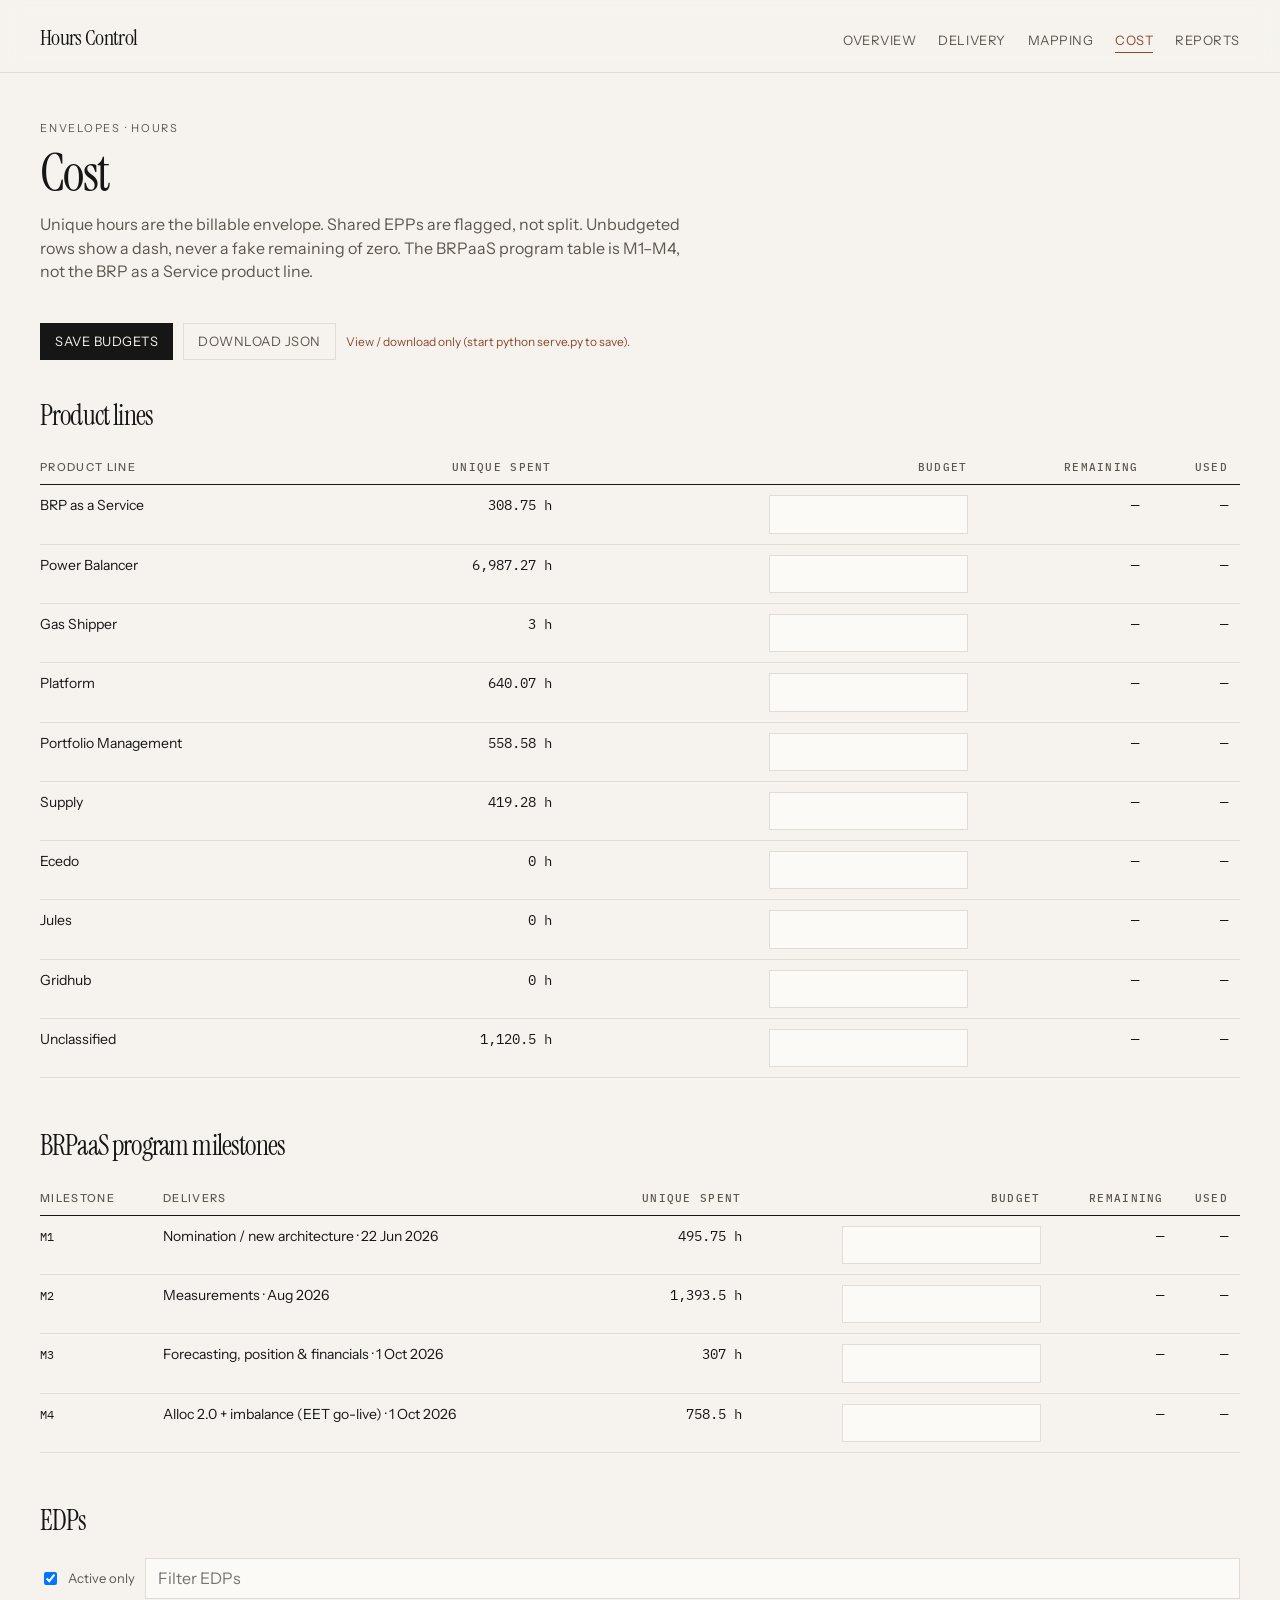
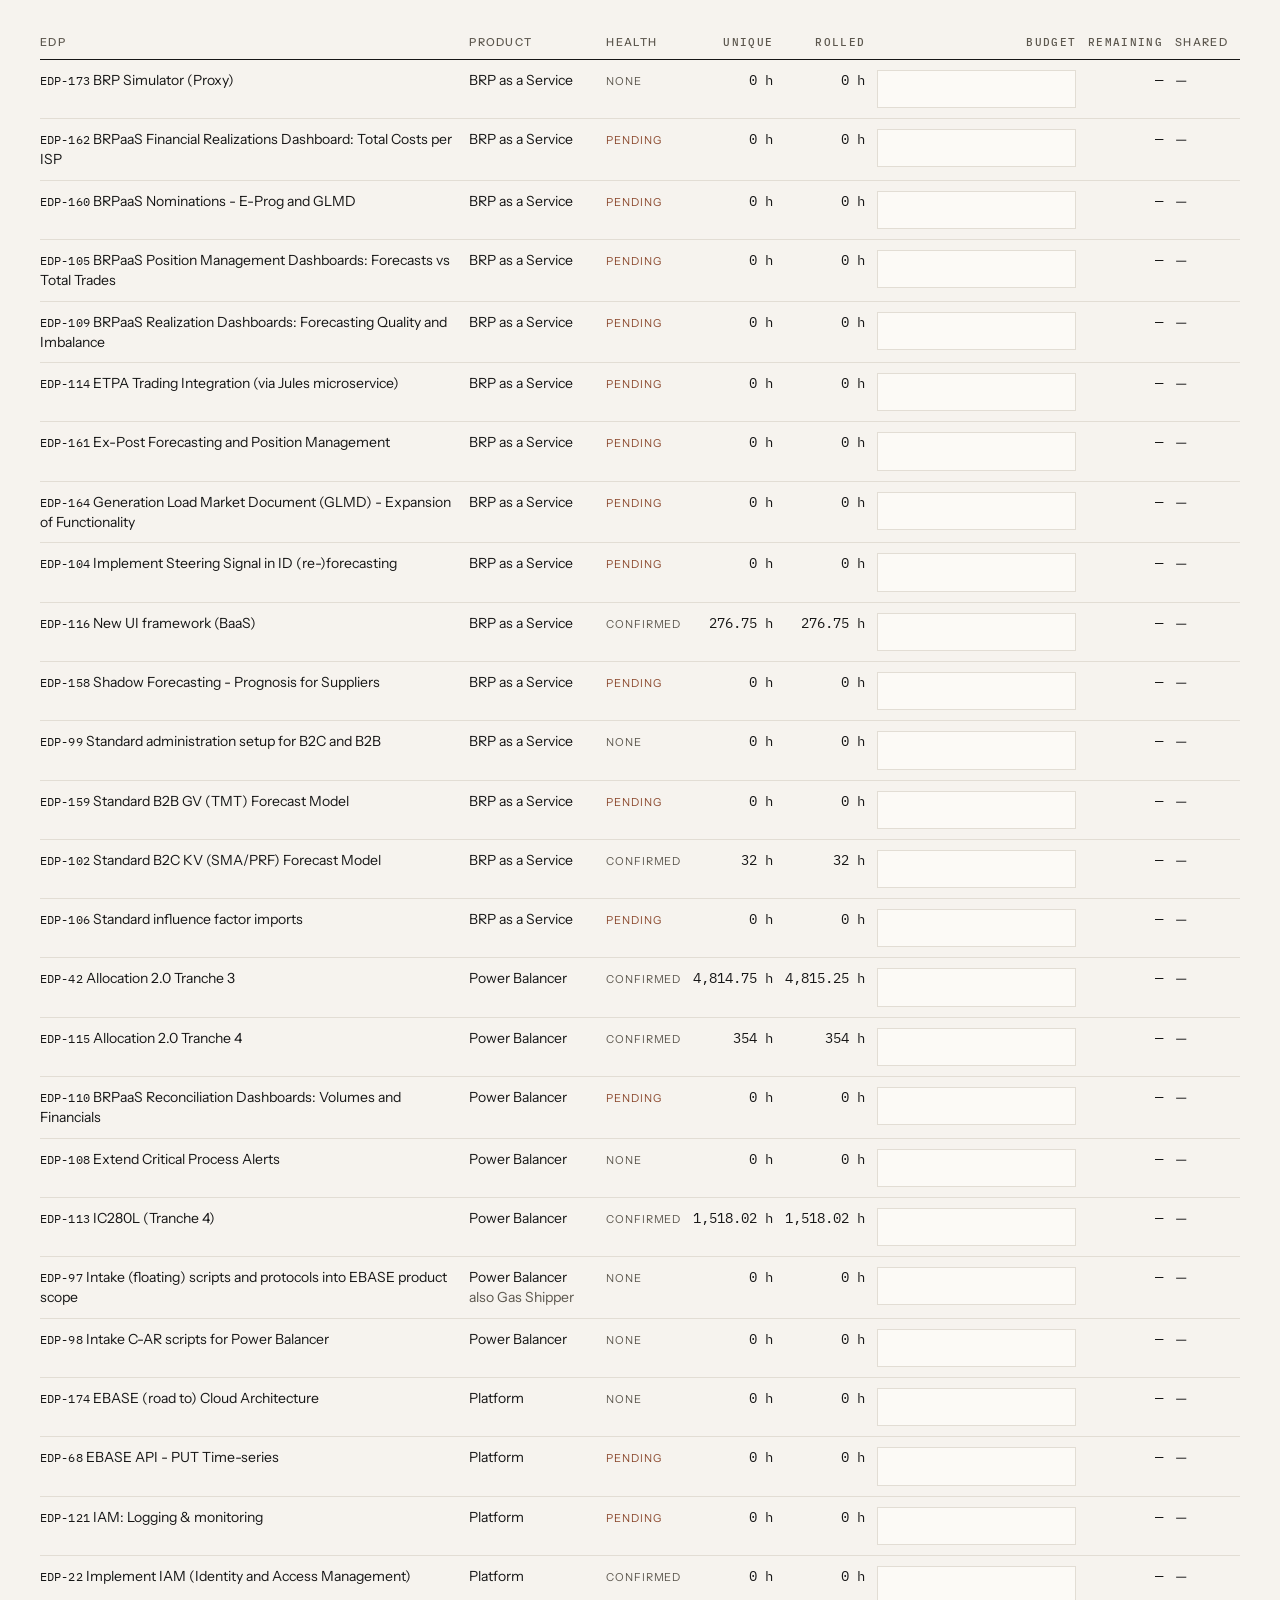
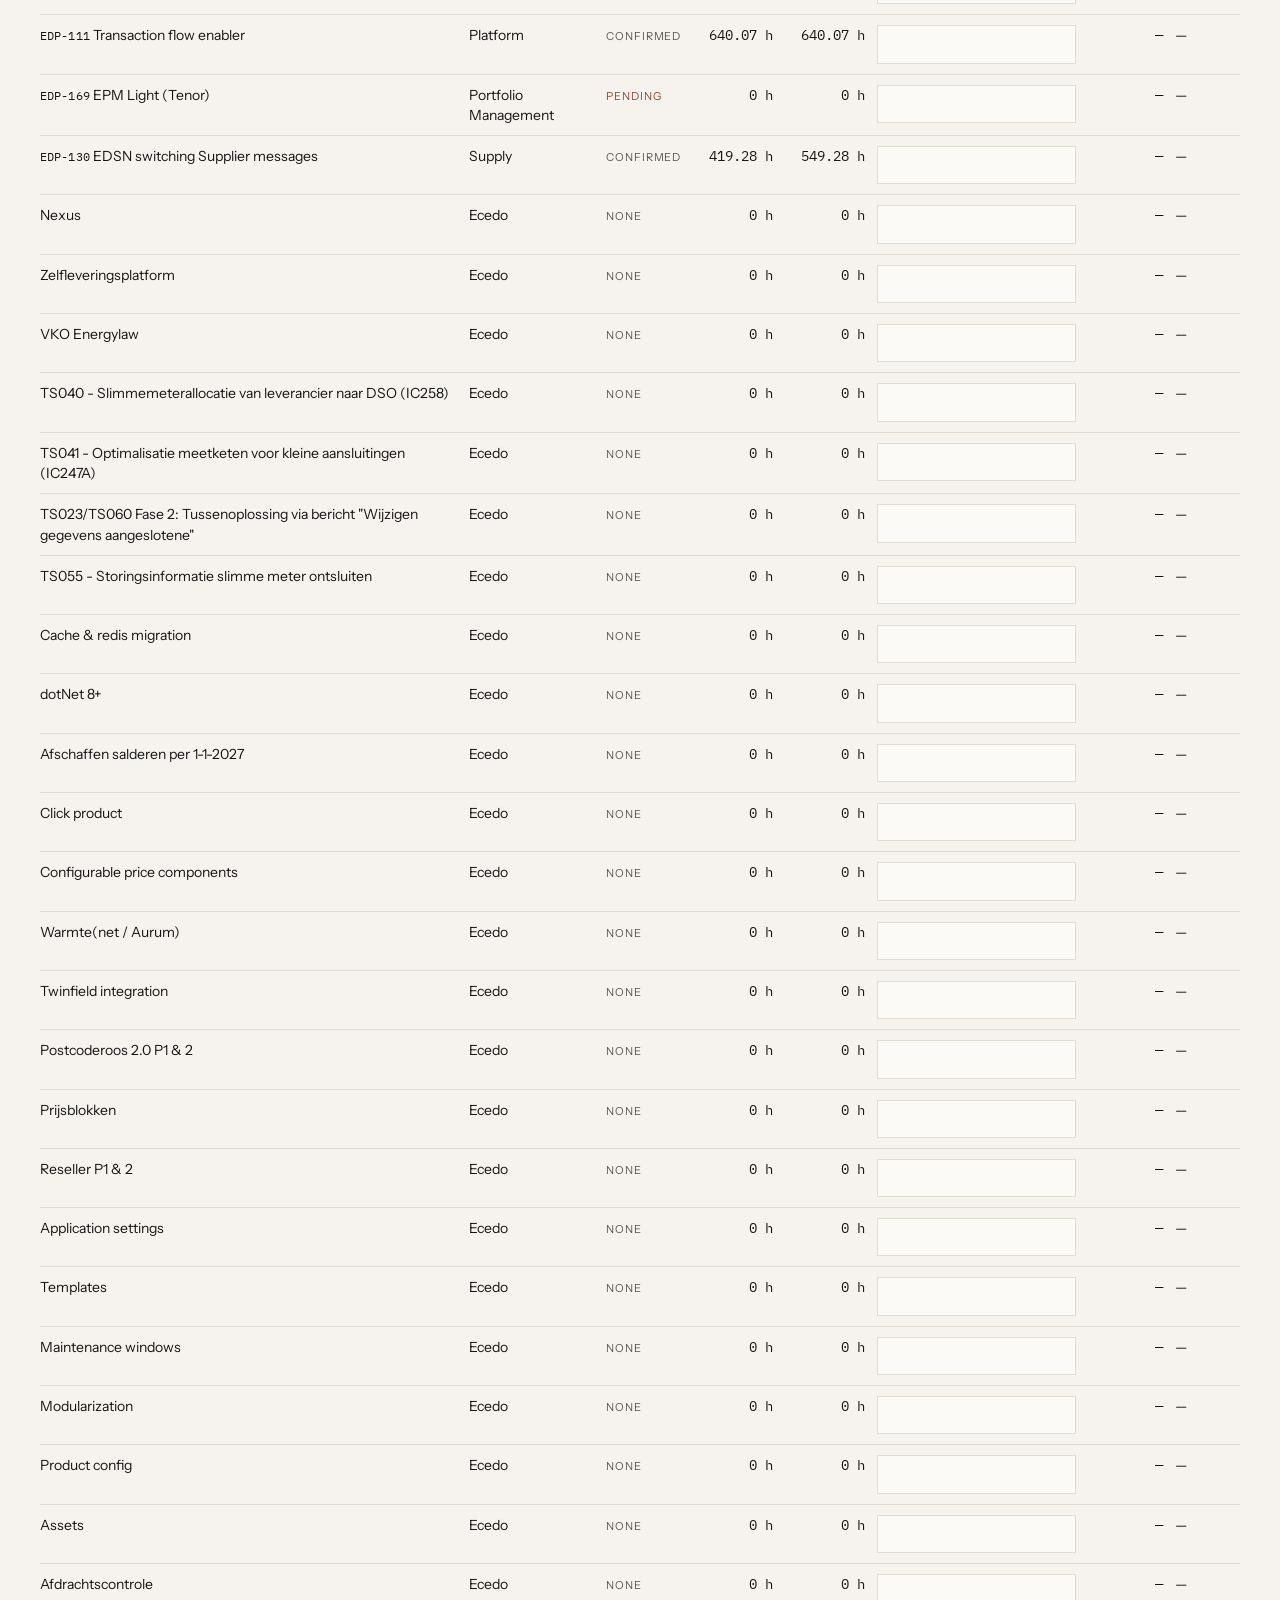
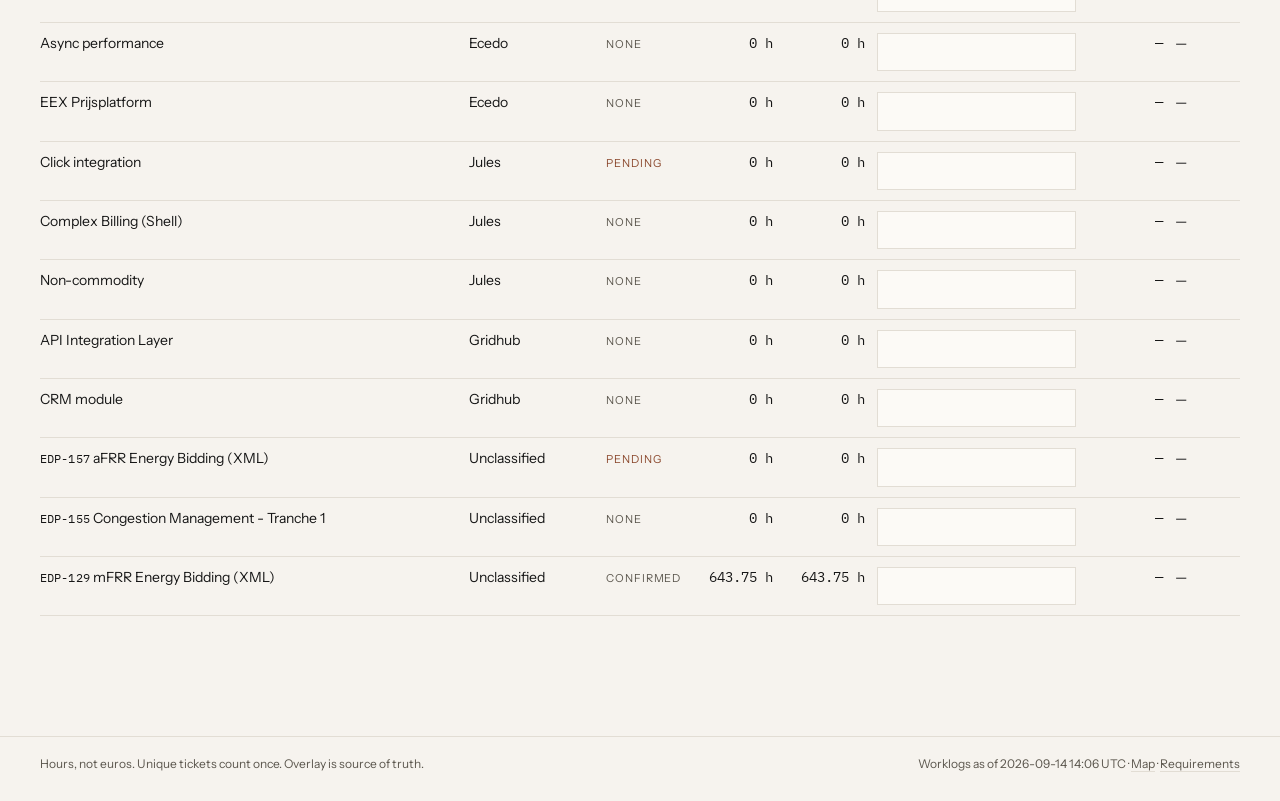
==== cost.html @ 5168e3d0 "feat: Hours Control overlay, cost envelopes, and reports Replace the delivery-tree landing pages wit" ====
<!DOCTYPE html>
<html lang="en" data-page="cost">
<head>
  <meta charset="UTF-8" />
  <meta name="viewport" content="width=device-width, initial-scale=1" />
  <title>Cost — Hours Control</title>
  <link rel="preconnect" href="https://fonts.googleapis.com" />
  <link rel="preconnect" href="https://fonts.gstatic.com" crossorigin />
  <link href="https://fonts.googleapis.com/css2?family=IBM+Plex+Mono:wght@400;500&family=Instrument+Sans:ital,wght@0,400;0,500;0,600;1,400&family=Instrument+Serif:ital@0;1&display=swap" rel="stylesheet" />
  <link rel="stylesheet" href="assets/css/app.css" />
</head>
<body>
  <div id="shell-header"></div>
  <main class="page">
    <p class="kicker">Envelopes · hours</p>
    <h1>Cost</h1>
    <p class="lede">Unique hours are the billable envelope. Shared EPPs are flagged, not split. Unbudgeted rows show a dash, never a fake remaining of zero. The BRPaaS program table is M1–M4, not the BRP as a Service product line.</p>
    <div class="toolbar">
      <button type="button" class="primary" id="save">Save budgets</button>
      <button type="button" class="ghost" id="download">Download JSON</button>
      <span class="status" id="status"></span>
    </div>
    <h2 class="section">Product lines</h2>
    <div class="table-wrap" id="products"></div>
    <h2 class="section">BRPaaS program milestones</h2>
    <div class="table-wrap" id="milestones"></div>
    <h2 class="section">EDPs</h2>
    <div class="toolbar">
      <label class="chk"><input type="checkbox" id="activeOnly" checked /> Active only</label>
      <input type="search" id="q" placeholder="Filter EDPs" />
    </div>
    <div class="table-wrap" id="edps"></div>
  </main>
  <div id="shell-footer"></div>
  <script src="jira_map/tree_data.js"></script>
  <script src="assets/js/hours.js"></script>
  <script src="assets/js/shell.js"></script>
  <script src="assets/js/save.js"></script>
  <script src="assets/js/cost.js"></script>
</body>
</html>
---- assets/css/app.css ----
:root {
  --paper: #f6f3ee;
  --paper-2: #efebe3;
  --chip: #fcfaf6;
  --ink: #161616;
  --muted: #5c574e;
  --rule: #e2ddd4;
  --copper: #8c4a2f;
  --copper-soft: #c4a090;
  --pad: 64px;
  --max: 1200px;
  --ease: 180ms ease;
  --sans: "Instrument Sans", system-ui, sans-serif;
  --serif: "Instrument Serif", "Times New Roman", serif;
  --mono: "IBM Plex Mono", ui-monospace, monospace;
}

*, *::before, *::after { box-sizing: border-box; }

html, body {
  margin: 0;
  min-height: 100%;
  background: var(--paper);
  color: var(--ink);
  font-family: var(--sans);
  font-size: 16px;
  line-height: 1.45;
  -webkit-font-smoothing: antialiased;
}

body { min-height: 100vh; display: flex; flex-direction: column; }

a { color: inherit; }
a:hover { color: var(--copper); }

.site-header {
  position: sticky;
  top: 0;
  z-index: 20;
  background: rgba(246, 243, 238, 0.92);
  backdrop-filter: blur(10px);
  border-bottom: 1px solid var(--rule);
}

.site-header .bar,
.site-footer .bar,
.page {
  width: min(var(--max), calc(100% - var(--pad)));
  margin: 0 auto;
}

.site-header .bar {
  display: flex;
  align-items: baseline;
  justify-content: space-between;
  gap: 24px;
  padding: 22px 0 18px;
}

.wordmark {
  font-family: var(--serif);
  font-size: 22px;
  letter-spacing: -0.03em;
  text-decoration: none;
  color: var(--ink);
}

.wordmark:hover { color: var(--ink); }

.nav {
  display: flex;
  flex-wrap: wrap;
  gap: 4px 22px;
  font-size: 13px;
  letter-spacing: 0.04em;
  text-transform: uppercase;
}

.nav a {
  text-decoration: none;
  color: var(--muted);
  padding-bottom: 2px;
  border-bottom: 1px solid transparent;
  transition: color var(--ease), border-color var(--ease);
}

.nav a:hover { color: var(--ink); }
.nav a[aria-current="page"] {
  color: var(--copper);
  border-bottom-color: var(--copper);
}

.page { flex: 1; padding: 48px 0 80px; }

.kicker {
  font-size: 11px;
  letter-spacing: 0.16em;
  text-transform: uppercase;
  color: var(--muted);
  margin: 0 0 10px;
}

h1 {
  font-family: var(--serif);
  font-weight: 400;
  font-size: clamp(36px, 5vw, 52px);
  letter-spacing: -0.03em;
  line-height: 1.05;
  margin: 0 0 12px;
}

.lede {
  max-width: 640px;
  color: var(--muted);
  margin: 0 0 40px;
}

.site-footer {
  border-top: 1px solid var(--rule);
  padding: 18px 0 28px;
  color: var(--muted);
  font-size: 12px;
}

.site-footer .bar {
  display: flex;
  flex-wrap: wrap;
  justify-content: space-between;
  gap: 8px 24px;
}

.site-footer a { color: var(--muted); text-decoration: none; border-bottom: 1px solid var(--rule); }
.site-footer a:hover { color: var(--copper); }

.stats {
  display: grid;
  grid-template-columns: repeat(auto-fit, minmax(160px, 1fr));
  gap: 0;
  border-top: 1px solid var(--rule);
  margin: 0 0 48px;
}

.stat {
  padding: 20px 20px 20px 0;
  border-bottom: 1px solid var(--rule);
}

.stat .value {
  font-family: var(--mono);
  font-size: 28px;
  letter-spacing: -0.04em;
  font-variant-numeric: tabular-nums;
}

.stat .label {
  display: block;
  margin-top: 4px;
  font-size: 12px;
  color: var(--muted);
}

.jump {
  list-style: none;
  margin: 0;
  padding: 0;
  border-top: 1px solid var(--rule);
}

.jump li { border-bottom: 1px solid var(--rule); }
.jump a {
  display: grid;
  grid-template-columns: 140px 1fr auto;
  gap: 16px;
  padding: 18px 0;
  text-decoration: none;
  align-items: baseline;
  transition: opacity var(--ease);
}
.jump a:hover { opacity: 0.72; color: var(--ink); }
.jump .name { font-family: var(--serif); font-size: 22px; }
.jump .hint { color: var(--muted); font-size: 14px; }
.jump .go { font-size: 12px; letter-spacing: 0.08em; text-transform: uppercase; color: var(--copper); }

.toolbar {
  display: flex;
  flex-wrap: wrap;
  gap: 10px;
  align-items: center;
  margin: 0 0 28px;
}

input[type="search"], input[type="text"], input[type="number"], select, textarea {
  font: inherit;
  color: var(--ink);
  background: var(--chip);
  border: 1px solid var(--rule);
  padding: 8px 12px;
  border-radius: 0;
}

input[type="search"] { min-width: 220px; flex: 1; }

button, .btn {
  font: inherit;
  font-size: 13px;
  letter-spacing: 0.04em;
  text-transform: uppercase;
  background: transparent;
  color: var(--ink);
  border: 1px solid var(--ink);
  padding: 8px 14px;
  cursor: pointer;
  text-decoration: none;
  display: inline-block;
  transition: background var(--ease), color var(--ease);
}

button:hover, .btn:hover { background: var(--ink); color: var(--paper); }
button.primary { background: var(--ink); color: var(--paper); }
button.primary:hover { background: var(--copper); border-color: var(--copper); }
button.ghost { border-color: var(--rule); color: var(--muted); }
button:disabled { opacity: 0.4; cursor: not-allowed; }
button.danger { border-color: var(--copper); color: var(--copper); }
button.danger:hover { background: var(--copper); color: var(--paper); }

label.chk {
  display: flex;
  gap: 8px;
  align-items: center;
  font-size: 13px;
  color: var(--muted);
}

.key {
  font-family: var(--mono);
  font-size: 12px;
  letter-spacing: 0.01em;
}

.muted { color: var(--muted); }
.copper { color: var(--copper); }

.table-wrap { overflow-x: auto; margin: 0 0 40px; }
table.data {
  width: 100%;
  border-collapse: collapse;
  font-size: 14px;
}
table.data th {
  text-align: left;
  font-weight: 500;
  font-size: 11px;
  letter-spacing: 0.12em;
  text-transform: uppercase;
  color: var(--muted);
  border-bottom: 1px solid var(--ink);
  padding: 8px 12px 8px 0;
  white-space: nowrap;
}
table.data td {
  border-bottom: 1px solid var(--rule);
  padding: 10px 12px 10px 0;
  vertical-align: top;
}
table.data td.num, table.data th.num {
  text-align: right;
  font-family: var(--mono);
  font-variant-numeric: tabular-nums;
  white-space: nowrap;
}
table.data tr:hover td { background: var(--paper-2); }
table.data a { text-decoration: none; }
table.data .warn { color: var(--copper); }

.split {
  display: grid;
  grid-template-columns: minmax(0, 1.2fr) minmax(280px, 0.8fr);
  gap: 48px;
  align-items: start;
}

@media (max-width: 880px) {
  :root { --pad: 32px; }
  .split { grid-template-columns: 1fr; }
  .jump a { grid-template-columns: 1fr; gap: 4px; }
}

.panel {
  border-top: 1px solid var(--rule);
  padding-top: 20px;
}

.panel h2 {
  font-family: var(--serif);
  font-weight: 400;
  font-size: 26px;
  letter-spacing: -0.03em;
  margin: 0 0 8px;
}

.meta-row {
  display: flex;
  flex-wrap: wrap;
  gap: 8px 14px;
  font-size: 12px;
  color: var(--muted);
  margin: 0 0 16px;
}

.tree { list-style: none; margin: 0; padding: 0; }
.tree ul { list-style: none; margin: 0; padding: 0 0 0 18px; border-left: 1px solid var(--rule); }

.row .kicker { margin: 0; font-size: 10px; }

.row {
  display: grid;
  grid-template-columns: 22px minmax(0, 1fr) auto;
  gap: 8px;
  align-items: start;
  padding: 7px 0;
}

.row.product, .row.milestone {
  margin-top: 22px;
  padding-top: 14px;
  border-top: 1px solid var(--ink);
}

.row.pending .title { color: var(--muted); }
.row.rejected .title { text-decoration: line-through; color: var(--muted); }

.twist {
  width: 22px;
  height: 22px;
  border: 0;
  background: transparent;
  color: var(--muted);
  font-size: 12px;
  padding: 0;
  line-height: 22px;
  cursor: pointer;
  text-transform: none;
  letter-spacing: 0;
}
.twist:hover { background: transparent; color: var(--ink); }
.leaf .twist { visibility: hidden; }

.title { font-size: 15px; line-height: 1.35; }
.row.product .title, .row.milestone .title {
  font-family: var(--serif);
  font-size: 22px;
  letter-spacing: -0.02em;
}
.title button.linkish {
  font: inherit;
  text-transform: none;
  letter-spacing: 0;
  border: 0;
  padding: 0;
  background: none;
  color: inherit;
  text-align: left;
  cursor: pointer;
}
.title button.linkish:hover { color: var(--copper); background: none; }

.counts {
  font-family: var(--mono);
  font-size: 11px;
  color: var(--muted);
  white-space: nowrap;
  padding-top: 4px;
}

.empty { color: var(--muted); font-style: italic; font-size: 14px; padding: 8px 0 8px 30px; }

.health {
  font-size: 11px;
  letter-spacing: 0.08em;
  text-transform: uppercase;
  color: var(--muted);
}
.health.pending, .health.shared { color: var(--copper); }

.status {
  font-size: 12px;
  padding: 6px 0;
  color: var(--muted);
}
.status.ok { color: var(--ink); }
.status.warn { color: var(--copper); }

.chart {
  margin: 0 0 36px;
}
.chart svg { display: block; width: 100%; height: auto; }
.chart .caption {
  margin: 8px 0 0;
  font-size: 12px;
  color: var(--muted);
}
.chart h2 {
  font-family: var(--serif);
  font-weight: 400;
  font-size: 22px;
  margin: 0 0 4px;
}
.chart .axis { font-size: 11px; fill: var(--muted); font-family: var(--sans); }
.chart .tick { stroke: var(--rule); }
.chart .bar { fill: var(--ink); }
.chart .bar.alt { fill: var(--copper); }
.chart .bar.soft { fill: var(--copper-soft); }

.insights {
  border-top: 1px solid var(--ink);
  padding: 20px 0 0;
  margin: 8px 0 40px;
}
.insights p {
  font-family: var(--serif);
  font-size: 22px;
  line-height: 1.35;
  margin: 0 0 10px;
  max-width: 46rem;
}

.inbox-item {
  width: 100%;
  text-align: left;
  border: 0;
  border-bottom: 1px solid var(--rule);
  padding: 14px 0;
  text-transform: none;
  letter-spacing: 0;
  background: none;
  cursor: pointer;
}
.inbox-item:hover { background: transparent; color: var(--ink); }
.inbox-item.active { color: var(--copper); }

.actions { display: flex; flex-wrap: wrap; gap: 8px; margin: 12px 0; }

.note {
  font-size: 13px;
  color: var(--muted);
  max-width: 40rem;
}

h2.section {
  font-family: var(--serif);
  font-weight: 400;
  font-size: 28px;
  letter-spacing: -0.03em;
  margin: 8px 0 16px;
  padding-top: 8px;
}

h3.kicker { margin: 18px 0 8px; }
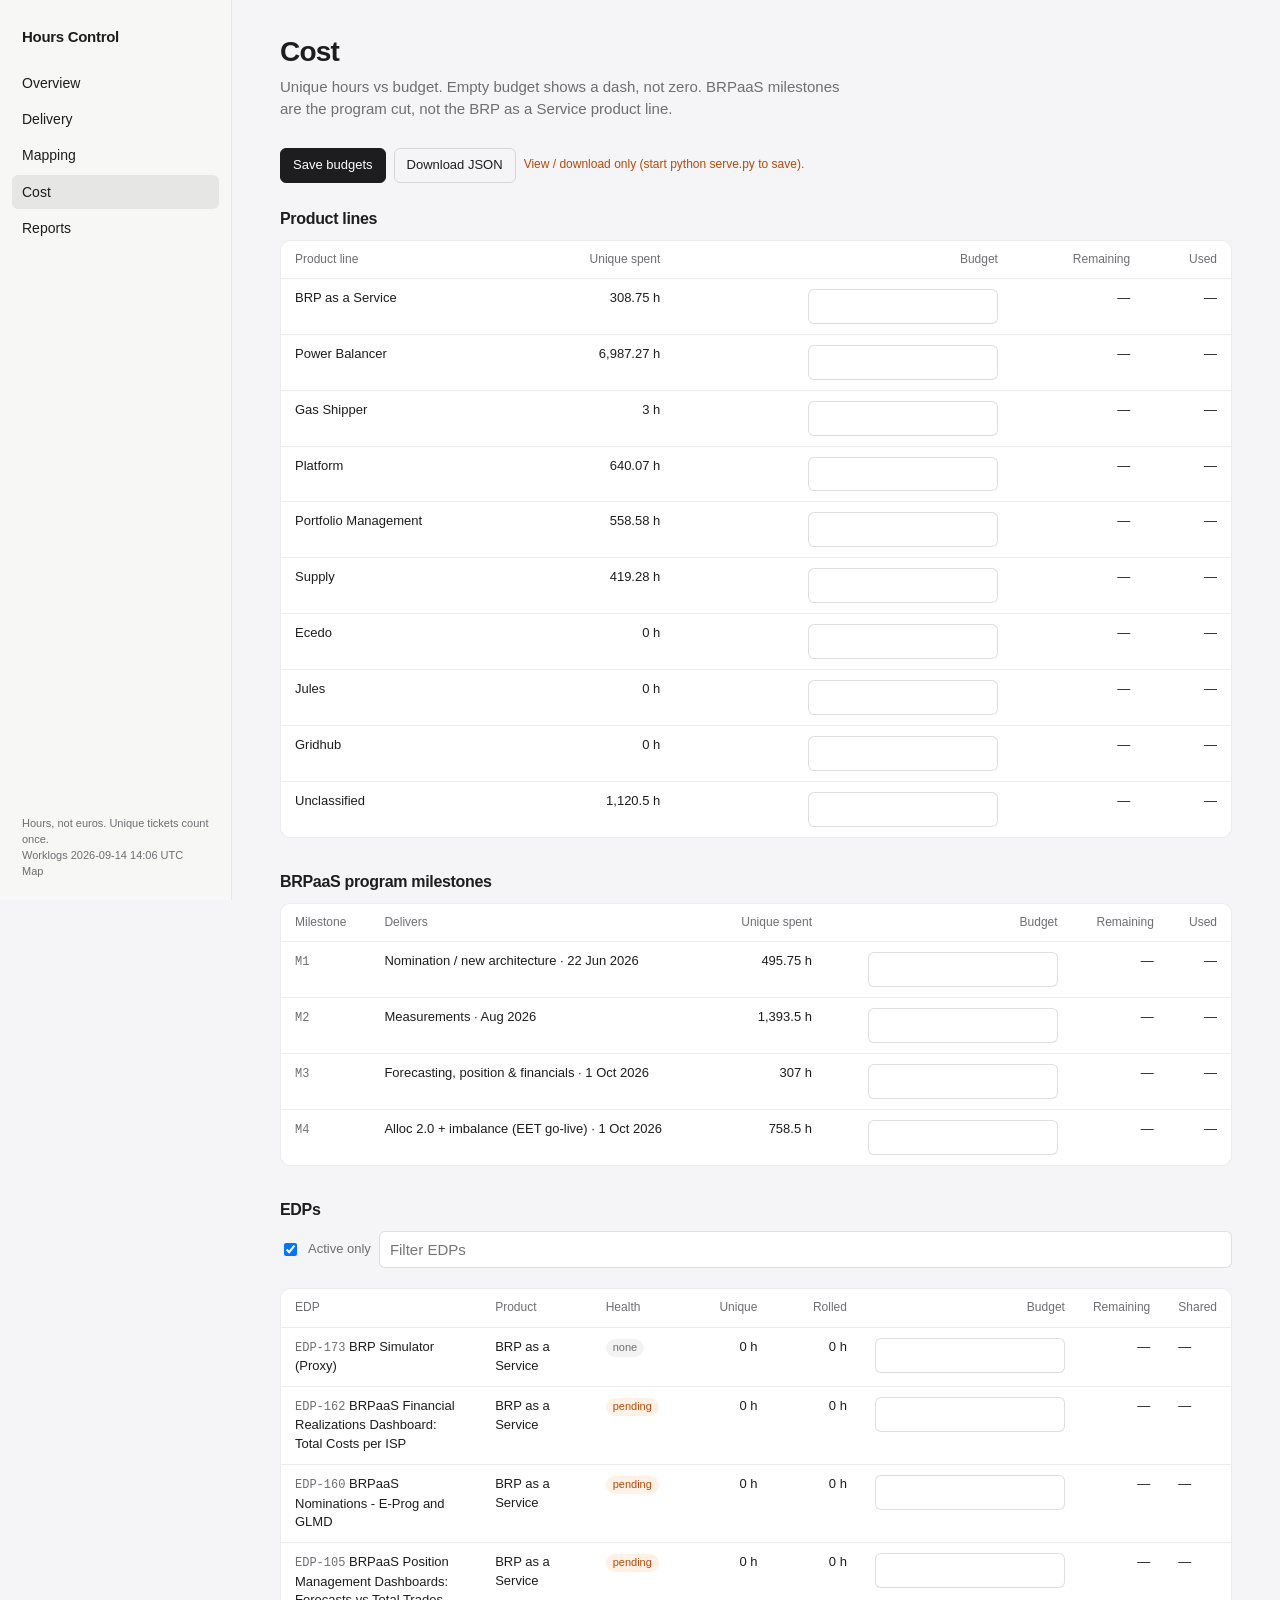
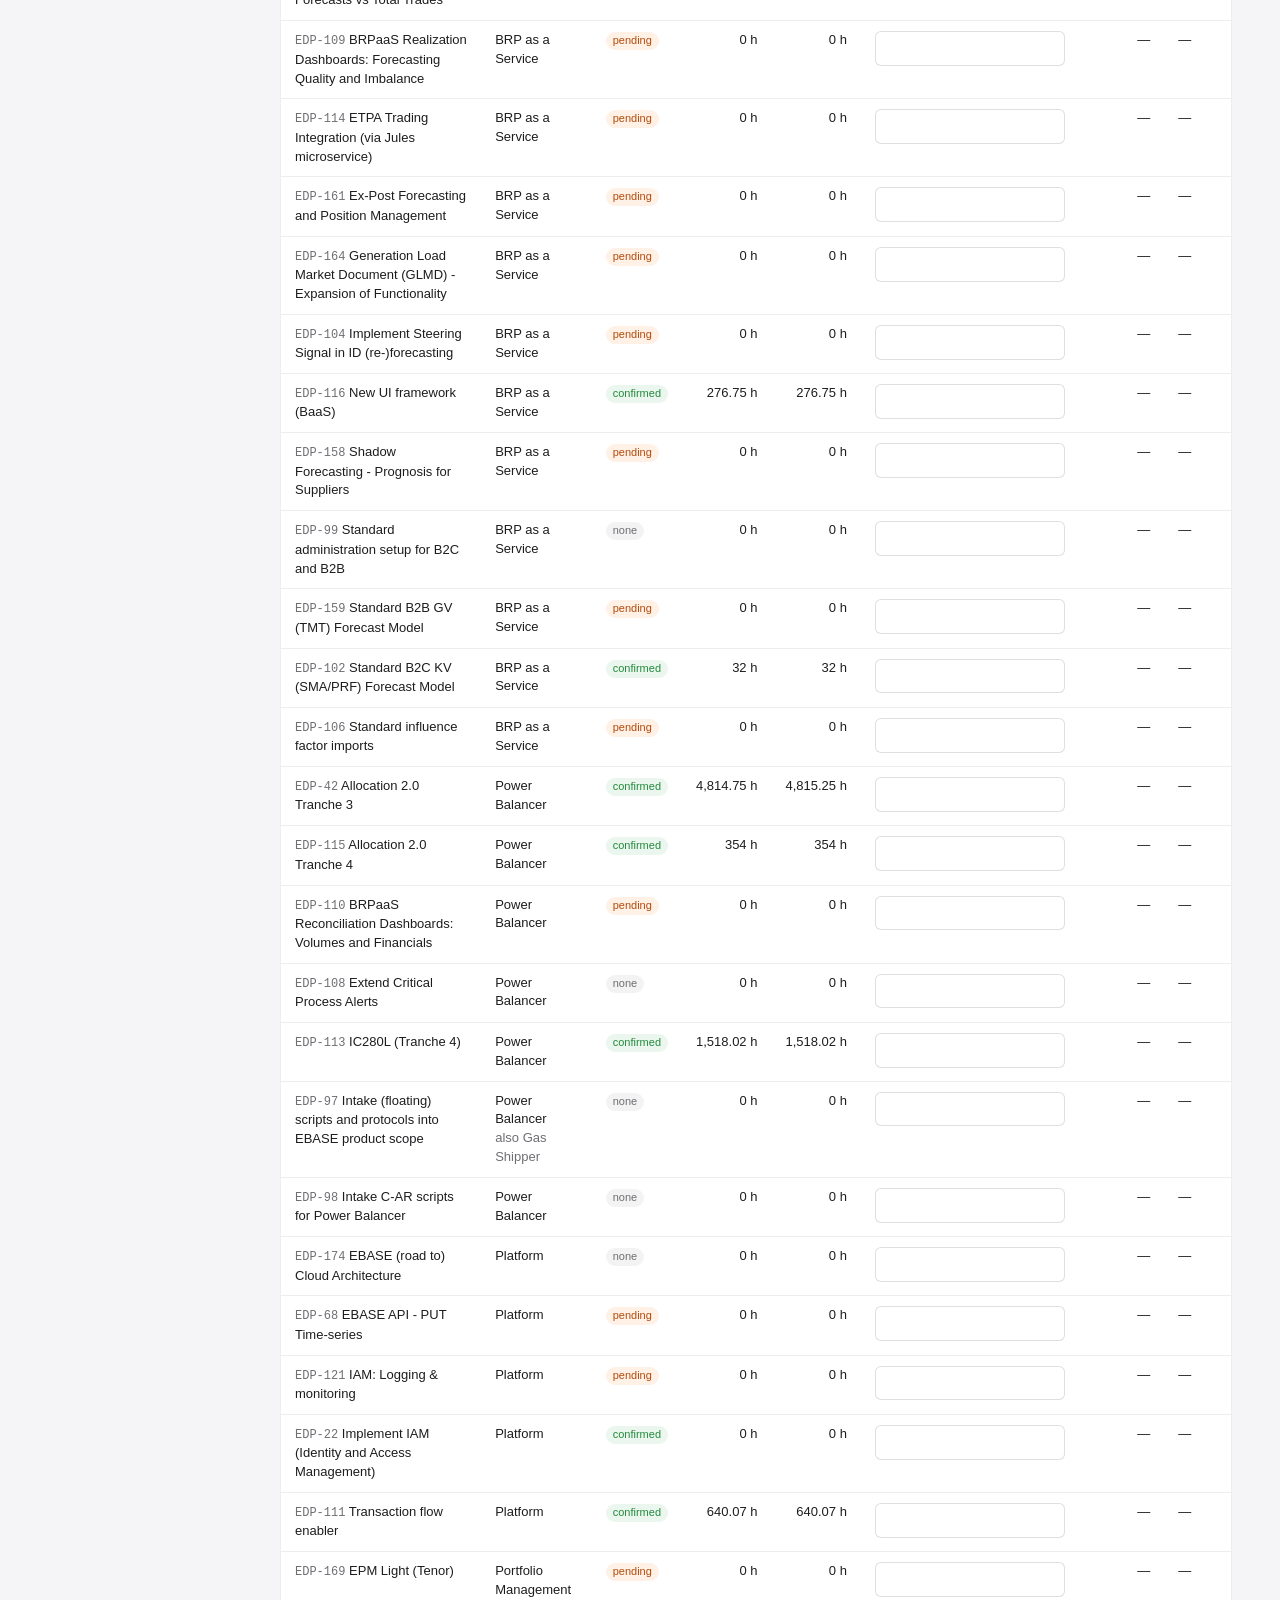
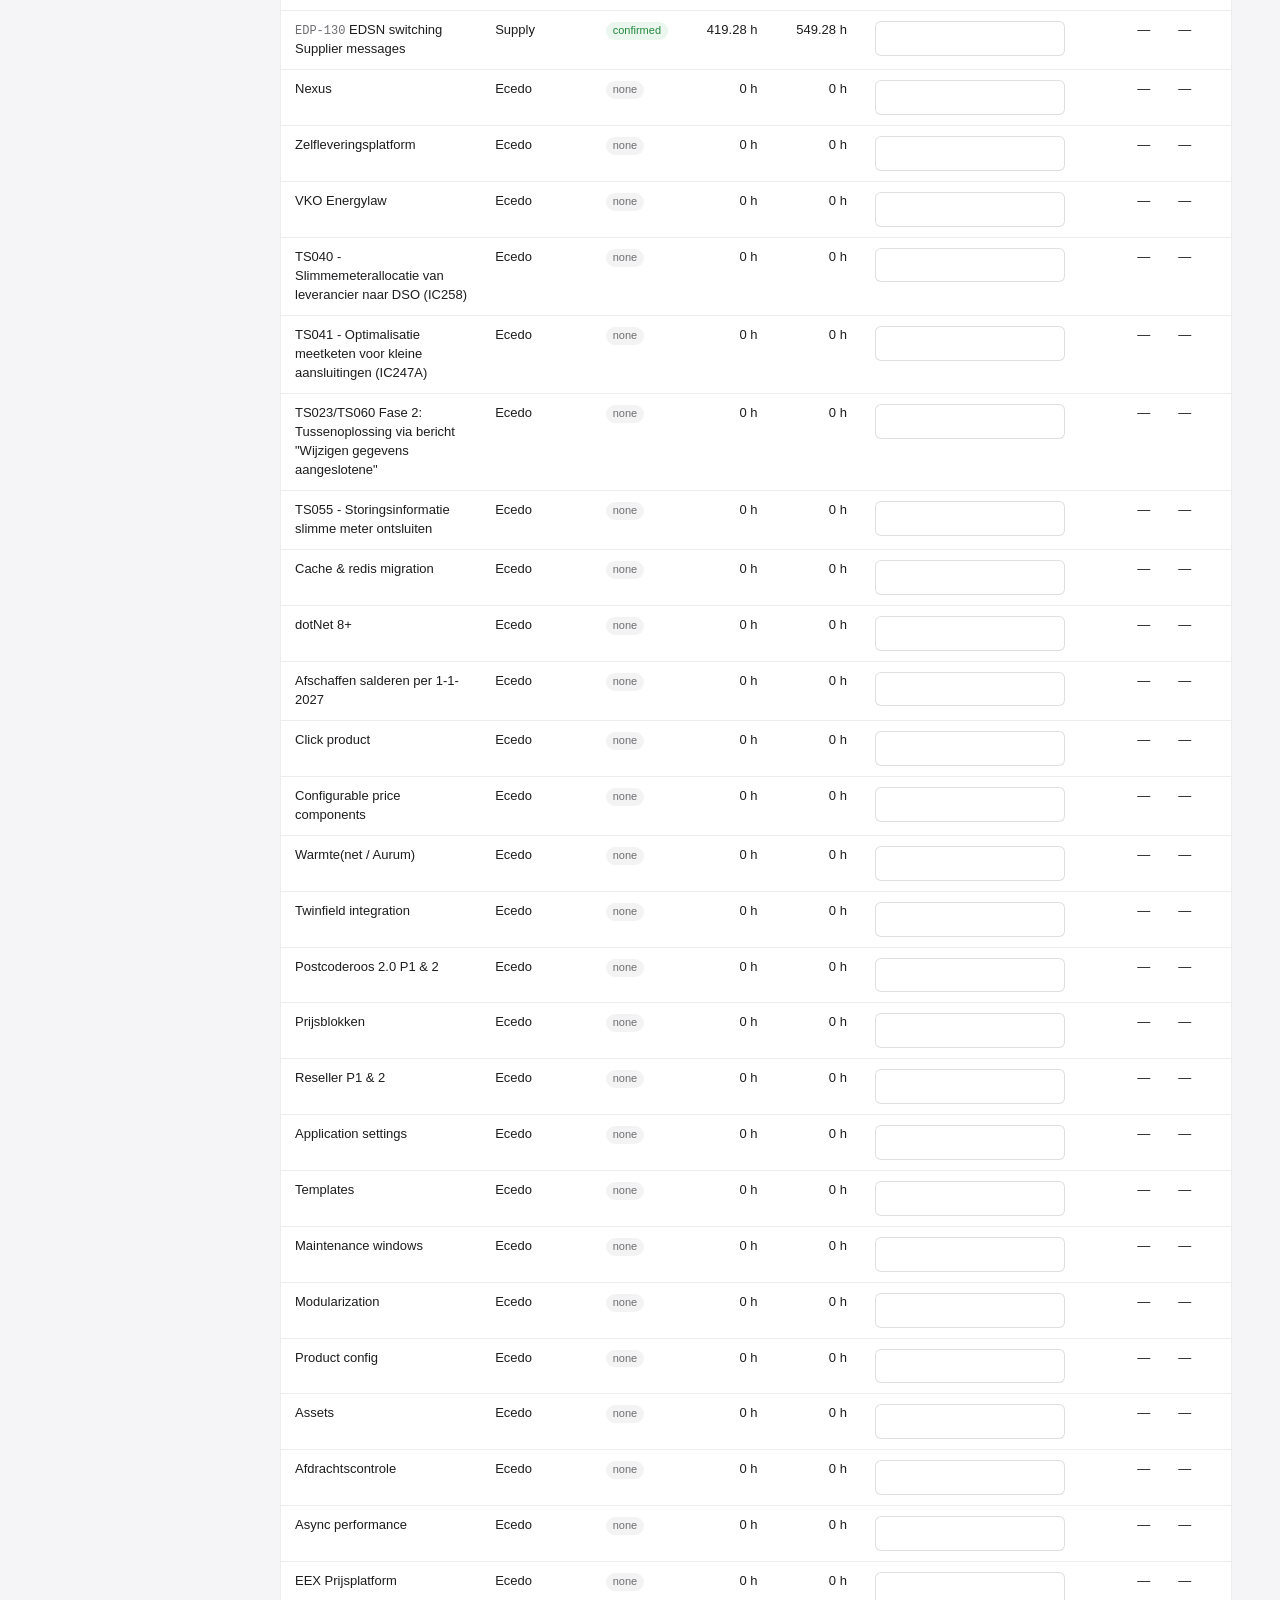
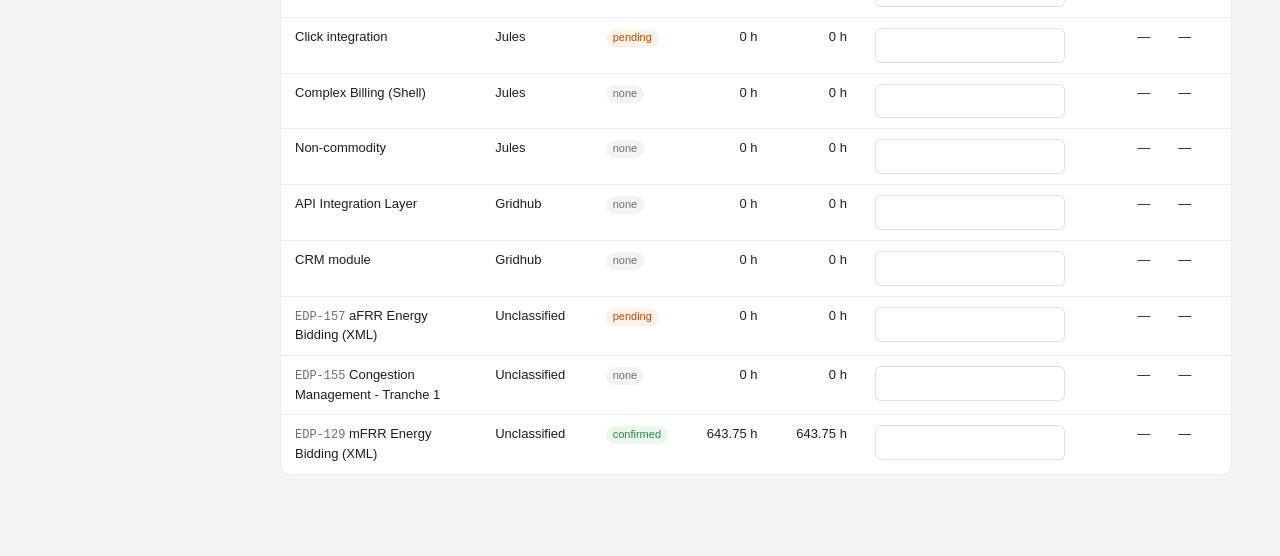
==== commit 6317ec0e: "style: restyle Hours Control as an Apple/Notion-like app Replace the newspaper serif catalog with a " ====
--- a/cost.html
+++ b/cost.html
@@ -4,17 +4,13 @@
   <meta charset="UTF-8" />
   <meta name="viewport" content="width=device-width, initial-scale=1" />
   <title>Cost — Hours Control</title>
-  <link rel="preconnect" href="https://fonts.googleapis.com" />
-  <link rel="preconnect" href="https://fonts.gstatic.com" crossorigin />
-  <link href="https://fonts.googleapis.com/css2?family=IBM+Plex+Mono:wght@400;500&family=Instrument+Sans:ital,wght@0,400;0,500;0,600;1,400&family=Instrument+Serif:ital@0;1&display=swap" rel="stylesheet" />
   <link rel="stylesheet" href="assets/css/app.css" />
 </head>
 <body>
   <div id="shell-header"></div>
   <main class="page">
-    <p class="kicker">Envelopes · hours</p>
     <h1>Cost</h1>
-    <p class="lede">Unique hours are the billable envelope. Shared EPPs are flagged, not split. Unbudgeted rows show a dash, never a fake remaining of zero. The BRPaaS program table is M1–M4, not the BRP as a Service product line.</p>
+    <p class="lede">Unique hours vs budget. Empty budget shows a dash, not zero. BRPaaS milestones are the program cut, not the BRP as a Service product line.</p>
     <div class="toolbar">
       <button type="button" class="primary" id="save">Save budgets</button>
       <button type="button" class="ghost" id="download">Download JSON</button>
--- a/assets/css/app.css
+++ b/assets/css/app.css
@@ -1,18 +1,26 @@
 :root {
-  --paper: #f6f3ee;
-  --paper-2: #efebe3;
-  --chip: #fcfaf6;
-  --ink: #161616;
-  --muted: #5c574e;
-  --rule: #e2ddd4;
-  --copper: #8c4a2f;
-  --copper-soft: #c4a090;
-  --pad: 64px;
-  --max: 1200px;
-  --ease: 180ms ease;
-  --sans: "Instrument Sans", system-ui, sans-serif;
-  --serif: "Instrument Serif", "Times New Roman", serif;
-  --mono: "IBM Plex Mono", ui-monospace, monospace;
+  --bg: #f5f5f7;
+  --sidebar: #f7f7f5;
+  --surface: #ffffff;
+  --ink: #1d1d1f;
+  --muted: #6e6e73;
+  --line: rgba(29, 29, 31, 0.08);
+  --line-strong: rgba(29, 29, 31, 0.14);
+  --hover: rgba(29, 29, 31, 0.05);
+  --active: rgba(29, 29, 31, 0.08);
+  --accent: #0071e3;
+  --accent-soft: #e8f1fc;
+  --warn: #b54a0a;
+  --warn-soft: #fff1e6;
+  --danger: #d70015;
+  --ok: #248a3d;
+  --radius: 10px;
+  --radius-sm: 8px;
+  --pad: 48px;
+  --sidebar-w: 232px;
+  --ease: 140ms ease;
+  --sans: -apple-system, BlinkMacSystemFont, "Segoe UI", "Helvetica Neue", sans-serif;
+  --mono: ui-monospace, SFMono-Regular, Menlo, Consolas, monospace;
 }
 
 *, *::before, *::after { box-sizing: border-box; }
@@ -20,136 +28,133 @@
 html, body {
   margin: 0;
   min-height: 100%;
-  background: var(--paper);
+  background: var(--bg);
   color: var(--ink);
   font-family: var(--sans);
-  font-size: 16px;
+  font-size: 15px;
   line-height: 1.45;
   -webkit-font-smoothing: antialiased;
 }
 
-body { min-height: 100vh; display: flex; flex-direction: column; }
-
-a { color: inherit; }
-a:hover { color: var(--copper); }
-
-.site-header {
+body {
+  min-height: 100vh;
+  display: flex;
+  align-items: stretch;
+}
+
+a { color: var(--accent); text-decoration: none; }
+a:hover { text-decoration: underline; }
+
+.sidebar {
+  width: var(--sidebar-w);
+  flex: 0 0 var(--sidebar-w);
+  background: var(--sidebar);
+  border-right: 1px solid var(--line);
+  padding: 18px 12px 16px;
+  display: flex;
+  flex-direction: column;
+  gap: 4px;
   position: sticky;
   top: 0;
-  z-index: 20;
-  background: rgba(246, 243, 238, 0.92);
-  backdrop-filter: blur(10px);
-  border-bottom: 1px solid var(--rule);
-}
-
-.site-header .bar,
-.site-footer .bar,
-.page {
-  width: min(var(--max), calc(100% - var(--pad)));
-  margin: 0 auto;
-}
-
-.site-header .bar {
-  display: flex;
-  align-items: baseline;
-  justify-content: space-between;
-  gap: 24px;
-  padding: 22px 0 18px;
+  height: 100vh;
 }
 
 .wordmark {
-  font-family: var(--serif);
-  font-size: 22px;
-  letter-spacing: -0.03em;
+  display: block;
+  font-size: 15px;
+  font-weight: 600;
+  letter-spacing: -0.02em;
+  color: var(--ink);
   text-decoration: none;
-  color: var(--ink);
-}
-
-.wordmark:hover { color: var(--ink); }
+  padding: 8px 10px 14px;
+}
+
+.wordmark:hover { color: var(--ink); text-decoration: none; }
 
 .nav {
   display: flex;
-  flex-wrap: wrap;
-  gap: 4px 22px;
-  font-size: 13px;
-  letter-spacing: 0.04em;
-  text-transform: uppercase;
+  flex-direction: column;
+  gap: 2px;
 }
 
 .nav a {
+  display: block;
+  color: var(--ink);
   text-decoration: none;
-  color: var(--muted);
-  padding-bottom: 2px;
-  border-bottom: 1px solid transparent;
-  transition: color var(--ease), border-color var(--ease);
-}
-
-.nav a:hover { color: var(--ink); }
+  font-size: 14px;
+  font-weight: 500;
+  padding: 7px 10px;
+  border-radius: 6px;
+}
+
+.nav a:hover { background: var(--hover); text-decoration: none; }
 .nav a[aria-current="page"] {
-  color: var(--copper);
-  border-bottom-color: var(--copper);
-}
-
-.page { flex: 1; padding: 48px 0 80px; }
+  background: var(--active);
+  color: var(--ink);
+}
+
+.sidebar-foot {
+  margin-top: auto;
+  padding: 12px 10px 4px;
+  font-size: 11px;
+  line-height: 1.45;
+  color: var(--muted);
+}
+
+.sidebar-foot a { color: var(--muted); }
+.sidebar-foot a:hover { color: var(--ink); }
+
+.site-footer { display: none; }
+
+.page {
+  flex: 1;
+  min-width: 0;
+  padding: 36px var(--pad) 72px;
+  max-width: 1120px;
+}
 
 .kicker {
-  font-size: 11px;
-  letter-spacing: 0.16em;
-  text-transform: uppercase;
-  color: var(--muted);
-  margin: 0 0 10px;
+  font-size: 12px;
+  font-weight: 500;
+  color: var(--muted);
+  margin: 0 0 6px;
 }
 
 h1 {
-  font-family: var(--serif);
-  font-weight: 400;
-  font-size: clamp(36px, 5vw, 52px);
+  font-size: 28px;
+  font-weight: 650;
   letter-spacing: -0.03em;
-  line-height: 1.05;
-  margin: 0 0 12px;
+  line-height: 1.15;
+  margin: 0 0 8px;
 }
 
 .lede {
-  max-width: 640px;
-  color: var(--muted);
-  margin: 0 0 40px;
-}
-
-.site-footer {
-  border-top: 1px solid var(--rule);
-  padding: 18px 0 28px;
-  color: var(--muted);
-  font-size: 12px;
-}
-
-.site-footer .bar {
-  display: flex;
-  flex-wrap: wrap;
-  justify-content: space-between;
-  gap: 8px 24px;
-}
-
-.site-footer a { color: var(--muted); text-decoration: none; border-bottom: 1px solid var(--rule); }
-.site-footer a:hover { color: var(--copper); }
+  max-width: 560px;
+  color: var(--muted);
+  margin: 0 0 28px;
+  font-size: 15px;
+}
 
 .stats {
   display: grid;
-  grid-template-columns: repeat(auto-fit, minmax(160px, 1fr));
-  gap: 0;
-  border-top: 1px solid var(--rule);
-  margin: 0 0 48px;
+  grid-template-columns: repeat(auto-fit, minmax(148px, 1fr));
+  gap: 10px;
+  margin: 0 0 28px;
 }
 
 .stat {
-  padding: 20px 20px 20px 0;
-  border-bottom: 1px solid var(--rule);
+  background: var(--surface);
+  border: 1px solid var(--line);
+  border-radius: var(--radius);
+  padding: 16px 18px;
 }
 
 .stat .value {
-  font-family: var(--mono);
-  font-size: 28px;
-  letter-spacing: -0.04em;
+  font-size: 22px;
+  font-weight: 600;
+  letter-spacing: -0.03em;
   font-variant-numeric: tabular-nums;
+  font-feature-settings: "tnum";
 }
 
 .stat .label {
@@ -163,65 +168,69 @@
   list-style: none;
   margin: 0;
   padding: 0;
-  border-top: 1px solid var(--rule);
-}
-
-.jump li { border-bottom: 1px solid var(--rule); }
+  background: var(--surface);
+  border: 1px solid var(--line);
+  border-radius: var(--radius);
+  overflow: hidden;
+}
+
+.jump li + li { border-top: 1px solid var(--line); }
 .jump a {
   display: grid;
-  grid-template-columns: 140px 1fr auto;
-  gap: 16px;
-  padding: 18px 0;
+  grid-template-columns: 120px 1fr auto;
+  gap: 12px;
+  padding: 14px 16px;
   text-decoration: none;
   align-items: baseline;
-  transition: opacity var(--ease);
-}
-.jump a:hover { opacity: 0.72; color: var(--ink); }
-.jump .name { font-family: var(--serif); font-size: 22px; }
-.jump .hint { color: var(--muted); font-size: 14px; }
-.jump .go { font-size: 12px; letter-spacing: 0.08em; text-transform: uppercase; color: var(--copper); }
+  color: inherit;
+}
+.jump a:hover { background: var(--hover); text-decoration: none; color: inherit; }
+.jump .name { font-weight: 600; font-size: 14px; }
+.jump .hint { color: var(--muted); font-size: 13px; }
+.jump .go { font-size: 13px; color: var(--muted); }
 
 .toolbar {
   display: flex;
   flex-wrap: wrap;
-  gap: 10px;
+  gap: 8px;
   align-items: center;
-  margin: 0 0 28px;
+  margin: 0 0 20px;
 }
 
 input[type="search"], input[type="text"], input[type="number"], select, textarea {
   font: inherit;
   color: var(--ink);
-  background: var(--chip);
-  border: 1px solid var(--rule);
-  padding: 8px 12px;
-  border-radius: 0;
-}
-
-input[type="search"] { min-width: 220px; flex: 1; }
+  background: var(--surface);
+  border: 1px solid var(--line-strong);
+  padding: 7px 10px;
+  border-radius: 6px;
+}
+
+input[type="search"] { min-width: 200px; flex: 1; }
 
 button, .btn {
   font: inherit;
   font-size: 13px;
-  letter-spacing: 0.04em;
-  text-transform: uppercase;
-  background: transparent;
+  font-weight: 500;
+  background: var(--surface);
   color: var(--ink);
-  border: 1px solid var(--ink);
-  padding: 8px 14px;
+  border: 1px solid var(--line-strong);
+  padding: 7px 12px;
   cursor: pointer;
   text-decoration: none;
   display: inline-block;
-  transition: background var(--ease), color var(--ease);
-}
-
-button:hover, .btn:hover { background: var(--ink); color: var(--paper); }
-button.primary { background: var(--ink); color: var(--paper); }
-button.primary:hover { background: var(--copper); border-color: var(--copper); }
-button.ghost { border-color: var(--rule); color: var(--muted); }
+  border-radius: 6px;
+  transition: background var(--ease);
+}
+
+button:hover, .btn:hover { background: var(--hover); }
+button.primary { background: var(--ink); color: #fff; border-color: var(--ink); }
+button.primary:hover { background: #000; color: #fff; }
+button.ghost { background: transparent; }
 button:disabled { opacity: 0.4; cursor: not-allowed; }
-button.danger { border-color: var(--copper); color: var(--copper); }
-button.danger:hover { background: var(--copper); color: var(--paper); }
+button.danger { color: var(--danger); border-color: rgba(215, 0, 21, 0.28); }
+button.danger:hover { background: #fff2f2; }
+button.twist:hover { background: transparent; }
 
 label.chk {
   display: flex;
@@ -234,97 +243,123 @@
 .key {
   font-family: var(--mono);
   font-size: 12px;
-  letter-spacing: 0.01em;
-}
+  color: var(--muted);
+}
+
+.title .key { margin-right: 0.45em; }
 
 .muted { color: var(--muted); }
-.copper { color: var(--copper); }
-
-.table-wrap { overflow-x: auto; margin: 0 0 40px; }
+.copper { color: var(--warn); }
+
+.table-wrap {
+  overflow-x: auto;
+  margin: 0 0 28px;
+  background: var(--surface);
+  border: 1px solid var(--line);
+  border-radius: var(--radius);
+}
 table.data {
   width: 100%;
   border-collapse: collapse;
-  font-size: 14px;
+  font-size: 13px;
 }
 table.data th {
   text-align: left;
   font-weight: 500;
-  font-size: 11px;
-  letter-spacing: 0.12em;
-  text-transform: uppercase;
-  color: var(--muted);
-  border-bottom: 1px solid var(--ink);
-  padding: 8px 12px 8px 0;
+  font-size: 12px;
+  color: var(--muted);
+  border-bottom: 1px solid var(--line);
+  padding: 10px 14px;
   white-space: nowrap;
+  background: transparent;
 }
 table.data td {
-  border-bottom: 1px solid var(--rule);
-  padding: 10px 12px 10px 0;
+  border-bottom: 1px solid var(--line);
+  padding: 10px 14px;
   vertical-align: top;
 }
+table.data tr:last-child td { border-bottom: 0; }
 table.data td.num, table.data th.num {
   text-align: right;
-  font-family: var(--mono);
   font-variant-numeric: tabular-nums;
   white-space: nowrap;
 }
-table.data tr:hover td { background: var(--paper-2); }
-table.data a { text-decoration: none; }
-table.data .warn { color: var(--copper); }
+table.data tr:hover td { background: var(--hover); }
+table.data a { color: inherit; }
+table.data a:hover { color: var(--accent); }
+table.data .warn { color: var(--warn); font-weight: 500; }
 
 .split {
   display: grid;
-  grid-template-columns: minmax(0, 1.2fr) minmax(280px, 0.8fr);
-  gap: 48px;
+  grid-template-columns: minmax(0, 1.15fr) minmax(280px, 0.85fr);
+  gap: 20px;
   align-items: start;
 }
 
 @media (max-width: 880px) {
-  :root { --pad: 32px; }
+  :root { --pad: 20px; }
+  body { flex-direction: column; }
+  .sidebar {
+    width: 100%;
+    height: auto;
+    position: relative;
+    border-right: 0;
+    border-bottom: 1px solid var(--line);
+    padding: 10px 12px;
+  }
+  .nav { flex-direction: row; flex-wrap: wrap; }
+  .sidebar-foot { display: none; }
   .split { grid-template-columns: 1fr; }
-  .jump a { grid-template-columns: 1fr; gap: 4px; }
+  .jump a { grid-template-columns: 1fr; gap: 2px; }
 }
 
 .panel {
-  border-top: 1px solid var(--rule);
-  padding-top: 20px;
+  background: var(--surface);
+  border: 1px solid var(--line);
+  border-radius: var(--radius);
+  padding: 18px 18px 20px;
+  position: sticky;
+  top: 16px;
 }
 
 .panel h2 {
-  font-family: var(--serif);
-  font-weight: 400;
-  font-size: 26px;
-  letter-spacing: -0.03em;
-  margin: 0 0 8px;
+  font-size: 18px;
+  font-weight: 650;
+  letter-spacing: -0.02em;
+  margin: 0 0 6px;
 }
 
 .meta-row {
   display: flex;
   flex-wrap: wrap;
-  gap: 8px 14px;
-  font-size: 12px;
-  color: var(--muted);
-  margin: 0 0 16px;
+  gap: 6px 10px;
+  font-size: 12px;
+  color: var(--muted);
+  margin: 0 0 12px;
 }
 
 .tree { list-style: none; margin: 0; padding: 0; }
-.tree ul { list-style: none; margin: 0; padding: 0 0 0 18px; border-left: 1px solid var(--rule); }
-
-.row .kicker { margin: 0; font-size: 10px; }
+.tree ul { list-style: none; margin: 0; padding: 0 0 0 12px; }
+
+.row .kicker { margin: 0; font-size: 11px; text-transform: none; letter-spacing: 0; }
 
 .row {
   display: grid;
   grid-template-columns: 22px minmax(0, 1fr) auto;
   gap: 8px;
   align-items: start;
-  padding: 7px 0;
-}
+  padding: 8px 10px;
+  border-radius: 6px;
+}
+
+.row:hover { background: var(--hover); }
 
 .row.product, .row.milestone {
-  margin-top: 22px;
-  padding-top: 14px;
-  border-top: 1px solid var(--ink);
-}
+  margin-top: 8px;
+  background: transparent;
+}
+
+.row.product:hover, .row.milestone:hover { background: var(--hover); }
 
 .row.pending .title { color: var(--muted); }
 .row.rejected .title { text-decoration: line-through; color: var(--muted); }
@@ -342,17 +377,17 @@
   text-transform: none;
   letter-spacing: 0;
 }
-.twist:hover { background: transparent; color: var(--ink); }
+.twist:hover { color: var(--ink); background: transparent; }
 .leaf .twist { visibility: hidden; }
 
-.title { font-size: 15px; line-height: 1.35; }
+.title { font-size: 14px; line-height: 1.4; }
 .row.product .title, .row.milestone .title {
-  font-family: var(--serif);
-  font-size: 22px;
-  letter-spacing: -0.02em;
+  font-size: 15px;
+  font-weight: 600;
 }
 .title button.linkish {
   font: inherit;
+  font-weight: inherit;
   text-transform: none;
   letter-spacing: 0;
   border: 0;
@@ -362,36 +397,52 @@
   text-align: left;
   cursor: pointer;
 }
-.title button.linkish:hover { color: var(--copper); background: none; }
+.title button.linkish:hover { color: var(--accent); background: none; }
 
 .counts {
-  font-family: var(--mono);
+  font-size: 12px;
+  color: var(--muted);
+  white-space: nowrap;
+  padding-top: 3px;
+  font-variant-numeric: tabular-nums;
+}
+
+.empty { color: var(--muted); font-size: 13px; padding: 8px 10px 8px 32px; }
+
+.health {
+  display: inline-block;
   font-size: 11px;
-  color: var(--muted);
-  white-space: nowrap;
-  padding-top: 4px;
-}
-
-.empty { color: var(--muted); font-style: italic; font-size: 14px; padding: 8px 0 8px 30px; }
-
-.health {
-  font-size: 11px;
-  letter-spacing: 0.08em;
-  text-transform: uppercase;
-  color: var(--muted);
-}
-.health.pending, .health.shared { color: var(--copper); }
+  font-weight: 500;
+  letter-spacing: 0;
+  text-transform: none;
+  color: var(--muted);
+  background: var(--hover);
+  padding: 1px 7px;
+  border-radius: 999px;
+}
+.health.pending, .health.shared {
+  color: var(--warn);
+  background: var(--warn-soft);
+}
+.health.confirmed {
+  color: var(--ok);
+  background: #eaf6ee;
+}
 
 .status {
   font-size: 12px;
-  padding: 6px 0;
-  color: var(--muted);
-}
-.status.ok { color: var(--ink); }
-.status.warn { color: var(--copper); }
+  padding: 4px 0;
+  color: var(--muted);
+}
+.status.ok { color: var(--ok); }
+.status.warn { color: var(--warn); }
 
 .chart {
-  margin: 0 0 36px;
+  margin: 0 0 16px;
+  background: var(--surface);
+  border: 1px solid var(--line);
+  border-radius: var(--radius);
+  padding: 16px 18px 14px;
 }
 .chart svg { display: block; width: 100%; height: auto; }
 .chart .caption {
@@ -400,43 +451,62 @@
   color: var(--muted);
 }
 .chart h2 {
-  font-family: var(--serif);
-  font-weight: 400;
-  font-size: 22px;
-  margin: 0 0 4px;
+  font-size: 15px;
+  font-weight: 600;
+  margin: 0 0 10px;
+  letter-spacing: -0.02em;
 }
 .chart .axis { font-size: 11px; fill: var(--muted); font-family: var(--sans); }
-.chart .tick { stroke: var(--rule); }
-.chart .bar { fill: var(--ink); }
-.chart .bar.alt { fill: var(--copper); }
-.chart .bar.soft { fill: var(--copper-soft); }
+.chart .tick { stroke: var(--line); }
+.chart .bar { fill: #1d1d1f; }
+.chart .bar.alt { fill: var(--accent); }
+.chart .bar.soft { fill: #c7c7cc; }
 
 .insights {
-  border-top: 1px solid var(--ink);
-  padding: 20px 0 0;
-  margin: 8px 0 40px;
+  display: grid;
+  gap: 8px;
+  margin: 0 0 16px;
 }
 .insights p {
-  font-family: var(--serif);
-  font-size: 22px;
-  line-height: 1.35;
-  margin: 0 0 10px;
-  max-width: 46rem;
+  margin: 0;
+  font-size: 14px;
+  line-height: 1.45;
+  max-width: none;
+  background: var(--surface);
+  border: 1px solid var(--line);
+  border-radius: var(--radius-sm);
+  padding: 12px 14px;
 }
 
 .inbox-item {
   width: 100%;
   text-align: left;
   border: 0;
-  border-bottom: 1px solid var(--rule);
-  padding: 14px 0;
+  border-bottom: 1px solid var(--line);
+  padding: 12px 10px;
   text-transform: none;
   letter-spacing: 0;
   background: none;
   cursor: pointer;
-}
-.inbox-item:hover { background: transparent; color: var(--ink); }
-.inbox-item.active { color: var(--copper); }
+  border-radius: 0;
+}
+.inbox-item:hover { background: var(--hover); color: var(--ink); }
+.inbox-item.active { background: var(--accent-soft); color: var(--ink); }
+
+#inbox, #all {
+  background: var(--surface);
+  border: 1px solid var(--line);
+  border-radius: var(--radius);
+  overflow: hidden;
+  margin-bottom: 8px;
+}
+
+#root.tree {
+  background: var(--surface);
+  border: 1px solid var(--line);
+  border-radius: var(--radius);
+  padding: 6px;
+}
 
 .actions { display: flex; flex-wrap: wrap; gap: 8px; margin: 12px 0; }
 
@@ -447,12 +517,22 @@
 }
 
 h2.section {
-  font-family: var(--serif);
-  font-weight: 400;
-  font-size: 28px;
-  letter-spacing: -0.03em;
-  margin: 8px 0 16px;
-  padding-top: 8px;
-}
-
-h3.kicker { margin: 18px 0 8px; }
+  font-size: 16px;
+  font-weight: 600;
+  letter-spacing: -0.02em;
+  margin: 20px 0 10px;
+  padding-top: 4px;
+}
+
+h3.kicker {
+  margin: 16px 0 8px;
+  font-size: 12px;
+  font-weight: 600;
+  text-transform: none;
+  letter-spacing: 0;
+}
+
+.edp-open { background: var(--accent-soft); }
+
+.panel ul { padding-left: 18px; margin: 0 0 8px; }
+.panel li { margin: 0 0 8px; font-size: 13px; }
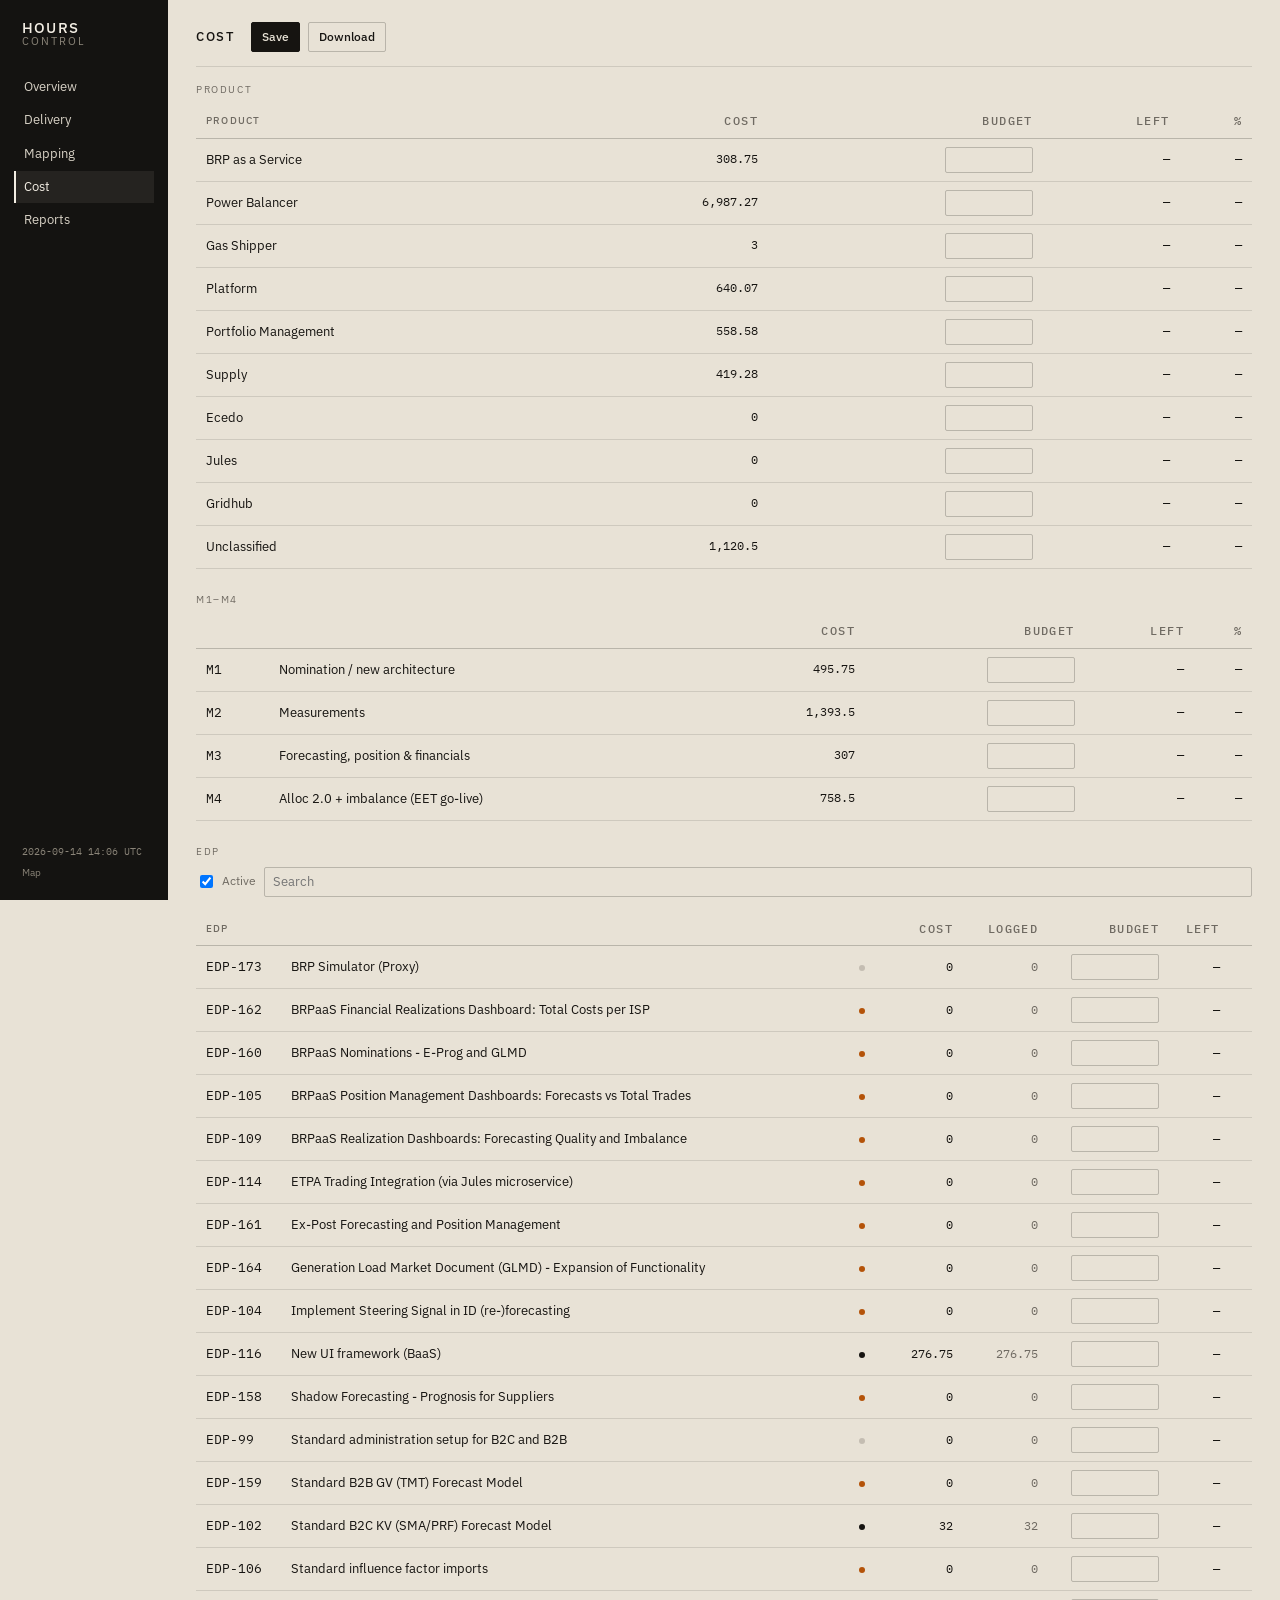
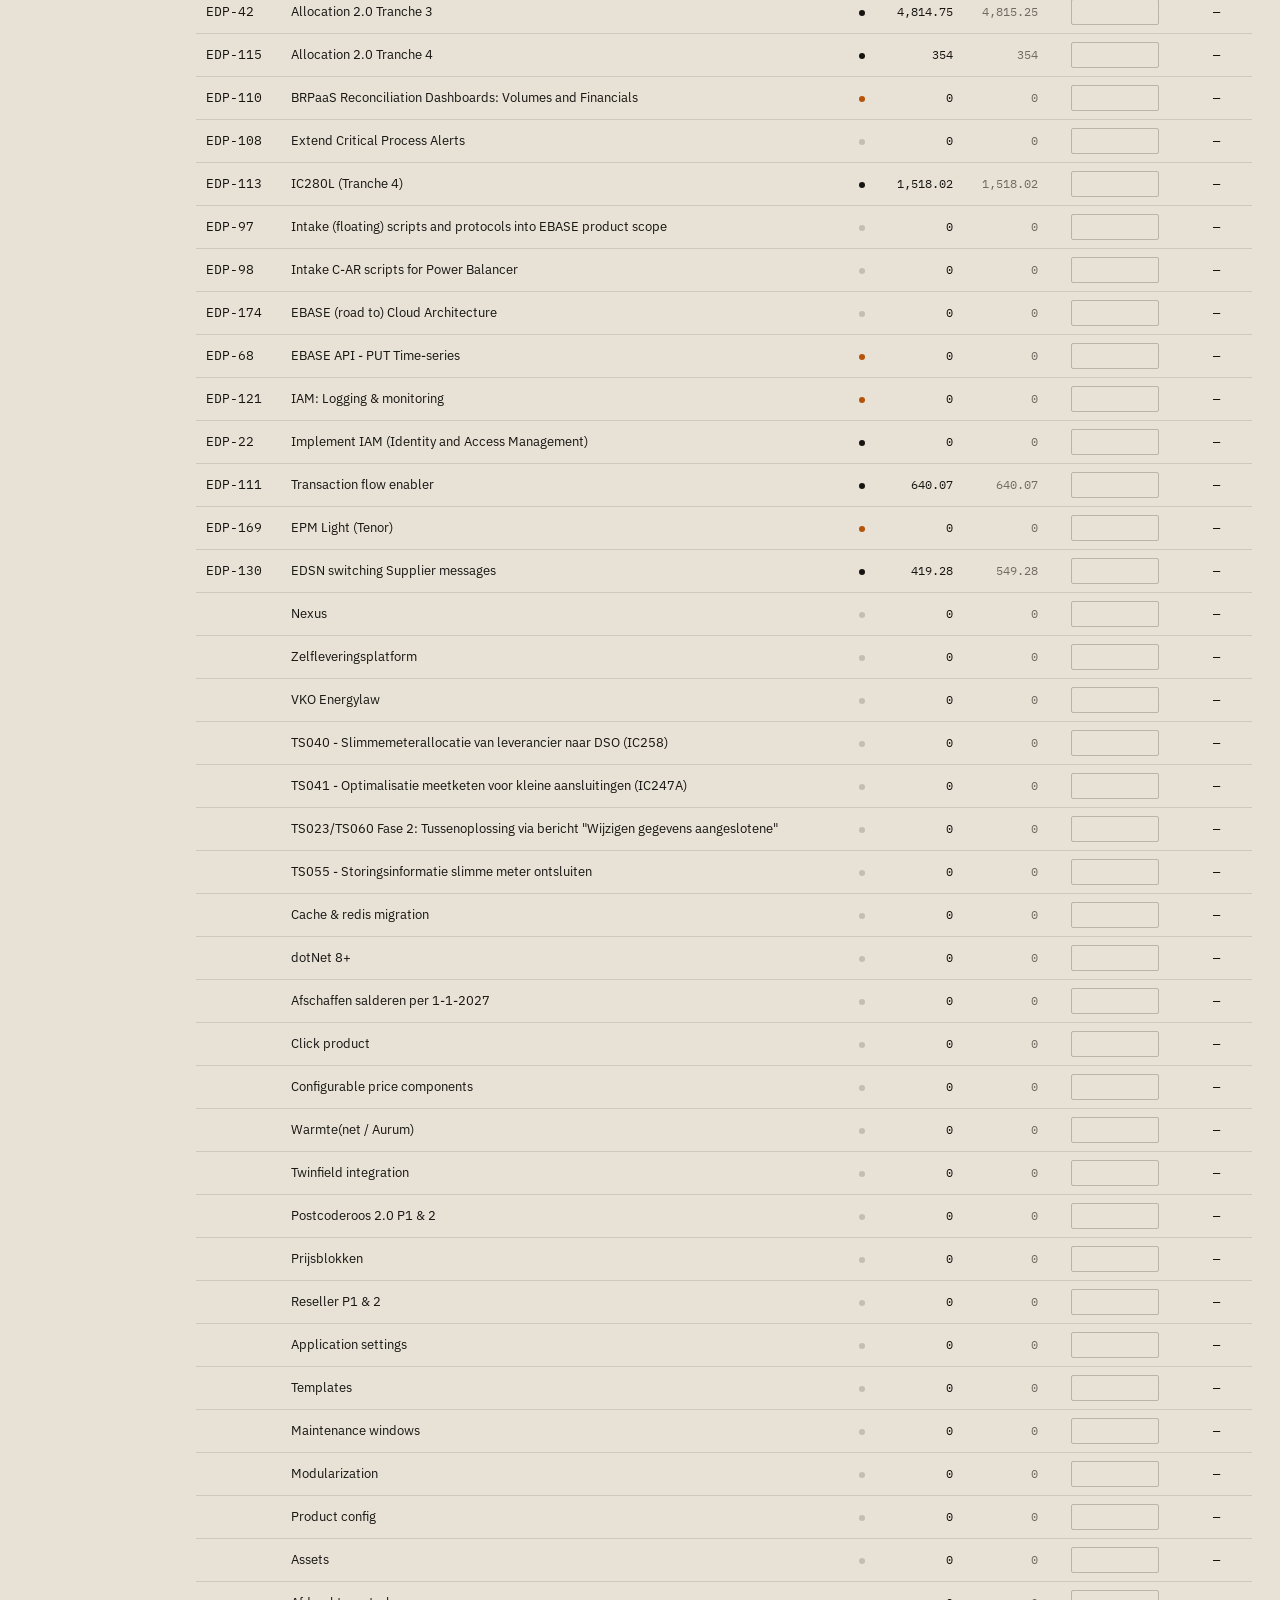
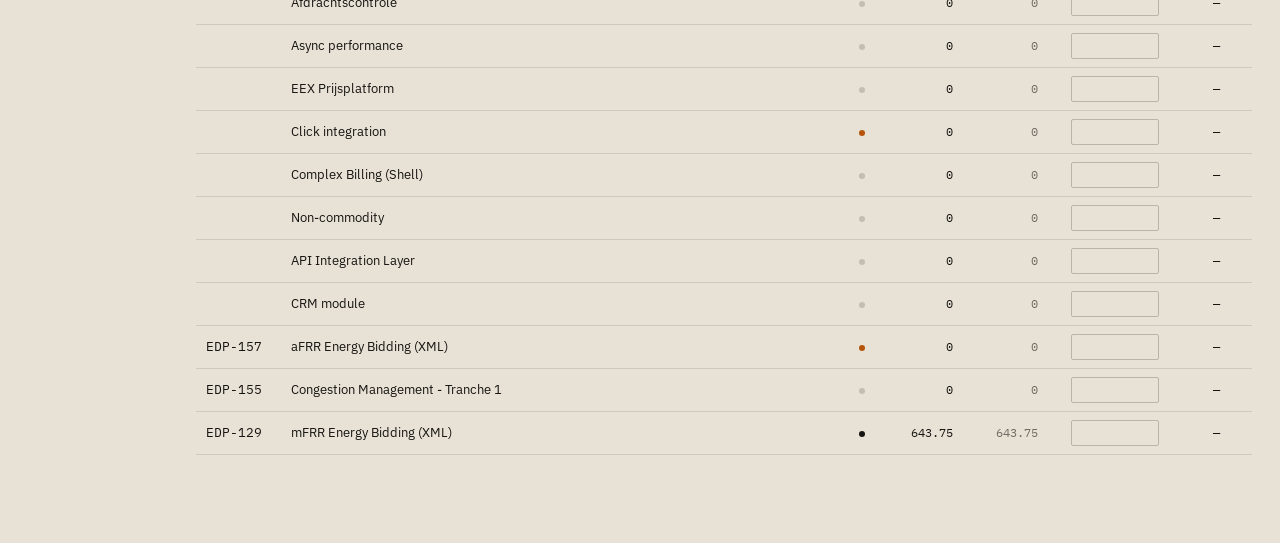
==== commit b2457af2: "style: rebuild Hours Control as a dense operations console Replace the generic card UI with a dark r" ====
--- a/cost.html
+++ b/cost.html
@@ -9,21 +9,22 @@
 <body>
   <div id="shell-header"></div>
   <main class="page">
-    <h1>Cost</h1>
-    <p class="lede">Unique hours vs budget. Empty budget shows a dash, not zero. BRPaaS milestones are the program cut, not the BRP as a Service product line.</p>
+    <header class="work-bar in-page">
+      <div class="work-title">Cost</div>
+      <div class="toolbar">
+        <button type="button" class="primary" id="save">Save</button>
+        <button type="button" class="ghost" id="download">Download</button>
+        <span class="status" id="status"></span>
+      </div>
+    </header>
+    <div class="panel-k">Product</div>
+    <div class="table-wrap" id="products"></div>
+    <div class="panel-k">M1–M4</div>
+    <div class="table-wrap" id="milestones"></div>
+    <div class="panel-k">EDP</div>
     <div class="toolbar">
-      <button type="button" class="primary" id="save">Save budgets</button>
-      <button type="button" class="ghost" id="download">Download JSON</button>
-      <span class="status" id="status"></span>
-    </div>
-    <h2 class="section">Product lines</h2>
-    <div class="table-wrap" id="products"></div>
-    <h2 class="section">BRPaaS program milestones</h2>
-    <div class="table-wrap" id="milestones"></div>
-    <h2 class="section">EDPs</h2>
-    <div class="toolbar">
-      <label class="chk"><input type="checkbox" id="activeOnly" checked /> Active only</label>
-      <input type="search" id="q" placeholder="Filter EDPs" />
+      <label class="chk"><input type="checkbox" id="activeOnly" checked /> Active</label>
+      <input type="search" id="q" placeholder="Search" />
     </div>
     <div class="table-wrap" id="edps"></div>
   </main>
--- a/assets/css/app.css
+++ b/assets/css/app.css
@@ -1,26 +1,25 @@
+@import url("https://fonts.googleapis.com/css2?family=IBM+Plex+Mono:wght@400;500&family=IBM+Plex+Sans:wght@400;500;600&display=swap");
+
 :root {
-  --bg: #f5f5f7;
-  --sidebar: #f7f7f5;
-  --surface: #ffffff;
-  --ink: #1d1d1f;
-  --muted: #6e6e73;
-  --line: rgba(29, 29, 31, 0.08);
-  --line-strong: rgba(29, 29, 31, 0.14);
-  --hover: rgba(29, 29, 31, 0.05);
-  --active: rgba(29, 29, 31, 0.08);
-  --accent: #0071e3;
-  --accent-soft: #e8f1fc;
-  --warn: #b54a0a;
-  --warn-soft: #fff1e6;
-  --danger: #d70015;
-  --ok: #248a3d;
-  --radius: 10px;
-  --radius-sm: 8px;
-  --pad: 48px;
-  --sidebar-w: 232px;
-  --ease: 140ms ease;
-  --sans: -apple-system, BlinkMacSystemFont, "Segoe UI", "Helvetica Neue", sans-serif;
-  --mono: ui-monospace, SFMono-Regular, Menlo, Consolas, monospace;
+  --canvas: #e8e2d6;
+  --rail: #141311;
+  --rail-ink: #d8d2c6;
+  --rail-mute: #8a8478;
+  --ink: #161411;
+  --muted: #6f6a62;
+  --line: rgba(22, 20, 17, 0.12);
+  --line-strong: rgba(22, 20, 17, 0.22);
+  --hover: rgba(22, 20, 17, 0.05);
+  --active: rgba(22, 20, 17, 0.08);
+  --signal: #b45309;
+  --signal-soft: #f3e4d4;
+  --danger: #9b1c1c;
+  --over: #9b1c1c;
+  --radius: 2px;
+  --sans: "IBM Plex Sans", "Helvetica Neue", Arial, sans-serif;
+  --mono: "IBM Plex Mono", ui-monospace, Menlo, Consolas, monospace;
+  --rail-w: 168px;
+  --nav-w: 300px;
 }
 
 *, *::before, *::after { box-sizing: border-box; }
@@ -28,511 +27,644 @@
 html, body {
   margin: 0;
   min-height: 100%;
-  background: var(--bg);
+  background: var(--canvas);
   color: var(--ink);
   font-family: var(--sans);
-  font-size: 15px;
-  line-height: 1.45;
+  font-size: 13px;
+  line-height: 1.4;
   -webkit-font-smoothing: antialiased;
 }
 
-body {
+body.app {
   min-height: 100vh;
   display: flex;
   align-items: stretch;
 }
 
-a { color: var(--accent); text-decoration: none; }
-a:hover { text-decoration: underline; }
-
-.sidebar {
-  width: var(--sidebar-w);
-  flex: 0 0 var(--sidebar-w);
-  background: var(--sidebar);
-  border-right: 1px solid var(--line);
-  padding: 18px 12px 16px;
+html[data-page="delivery"] body.app,
+html[data-page="mapping"] body.app {
+  height: 100vh;
+  overflow: hidden;
+}
+
+a { color: inherit; text-decoration: none; }
+a:hover { text-decoration: underline; text-underline-offset: 2px; }
+
+.mono { font-family: var(--mono); font-variant-numeric: tabular-nums; }
+.muted { color: var(--muted); }
+.copper { color: var(--signal); }
+
+/* —— rail —— */
+.rail {
+  width: var(--rail-w);
+  flex: 0 0 var(--rail-w);
+  background: var(--rail);
+  color: var(--rail-ink);
+  padding: 20px 14px 16px;
   display: flex;
   flex-direction: column;
-  gap: 4px;
+  gap: 2px;
   position: sticky;
   top: 0;
   height: 100vh;
 }
 
 .wordmark {
-  display: block;
+  display: flex;
+  flex-direction: column;
+  gap: 0;
+  color: #f3eee4;
+  text-decoration: none;
+  padding: 0 8px 22px;
+  line-height: 1.05;
+}
+.wordmark:hover { text-decoration: none; color: #f3eee4; }
+.wordmark span:first-child {
   font-size: 15px;
-  font-weight: 600;
-  letter-spacing: -0.02em;
-  color: var(--ink);
+  font-weight: 500;
+  letter-spacing: 0.08em;
+  text-transform: uppercase;
+}
+.wordmark span:last-child {
+  font-size: 11px;
+  letter-spacing: 0.18em;
+  text-transform: uppercase;
+  color: var(--rail-mute);
+}
+
+.nav { display: flex; flex-direction: column; gap: 1px; }
+.nav a {
+  color: var(--rail-ink);
   text-decoration: none;
-  padding: 8px 10px 14px;
-}
-
-.wordmark:hover { color: var(--ink); text-decoration: none; }
-
-.nav {
+  font-size: 13px;
+  font-weight: 400;
+  padding: 7px 8px;
+  border-left: 2px solid transparent;
+}
+.nav a:hover { background: rgba(243, 238, 228, 0.06); text-decoration: none; }
+.nav a[aria-current="page"] {
+  border-left-color: #f3eee4;
+  color: #f3eee4;
+  background: rgba(243, 238, 228, 0.07);
+}
+
+.rail-foot {
+  margin-top: auto;
+  padding: 12px 8px 4px;
+  font-size: 10px;
+  line-height: 1.5;
+  color: var(--rail-mute);
   display: flex;
   flex-direction: column;
-  gap: 2px;
-}
-
-.nav a {
-  display: block;
-  color: var(--ink);
-  text-decoration: none;
-  font-size: 14px;
-  font-weight: 500;
-  padding: 7px 10px;
-  border-radius: 6px;
-}
-
-.nav a:hover { background: var(--hover); text-decoration: none; }
-.nav a[aria-current="page"] {
-  background: var(--active);
-  color: var(--ink);
-}
-
-.sidebar-foot {
-  margin-top: auto;
-  padding: 12px 10px 4px;
-  font-size: 11px;
-  line-height: 1.45;
-  color: var(--muted);
-}
-
-.sidebar-foot a { color: var(--muted); }
-.sidebar-foot a:hover { color: var(--ink); }
+  gap: 6px;
+}
+.rail-foot time { font-family: var(--mono); font-size: 10px; color: var(--rail-mute); }
+.rail-foot a { color: var(--rail-mute); }
+.rail-foot a:hover { color: var(--rail-ink); }
 
 .site-footer { display: none; }
 
+/* —— pages —— */
 .page {
   flex: 1;
   min-width: 0;
-  padding: 36px var(--pad) 72px;
-  max-width: 1120px;
-}
-
-.kicker {
-  font-size: 12px;
-  font-weight: 500;
-  color: var(--muted);
-  margin: 0 0 6px;
-}
-
-h1 {
-  font-size: 28px;
-  font-weight: 650;
-  letter-spacing: -0.03em;
-  line-height: 1.15;
-  margin: 0 0 8px;
-}
-
-.lede {
-  max-width: 560px;
-  color: var(--muted);
-  margin: 0 0 28px;
-  font-size: 15px;
-}
-
-.stats {
+  padding: 22px 28px 64px;
+  max-width: 1240px;
+}
+
+.workspace {
+  flex: 1;
+  min-width: 0;
+  min-height: 100vh;
+  display: flex;
+  flex-direction: column;
+  background: var(--canvas);
+}
+
+.work-bar {
+  flex: 0 0 44px;
+  height: 44px;
+  display: flex;
+  align-items: center;
+  gap: 8px;
+  padding: 0 14px;
+  border-bottom: 1px solid var(--line);
+  background: var(--canvas);
+}
+.work-bar.in-page {
+  height: auto;
+  padding: 0 0 14px;
+  margin: 0 0 16px;
+  border-bottom: 1px solid var(--line);
+}
+
+.work-title {
+  font-size: 13px;
+  font-weight: 500;
+  letter-spacing: 0.12em;
+  text-transform: uppercase;
+  margin-right: 8px;
+  white-space: nowrap;
+}
+
+.work-split {
+  flex: 1;
+  min-height: 0;
   display: grid;
-  grid-template-columns: repeat(auto-fit, minmax(148px, 1fr));
-  gap: 10px;
-  margin: 0 0 28px;
-}
-
-.stat {
-  background: var(--surface);
-  border: 1px solid var(--line);
-  border-radius: var(--radius);
-  padding: 16px 18px;
-}
-
-.stat .value {
-  font-size: 22px;
-  font-weight: 600;
-  letter-spacing: -0.03em;
-  font-variant-numeric: tabular-nums;
-  font-feature-settings: "tnum";
-}
-
-.stat .label {
-  display: block;
-  margin-top: 4px;
-  font-size: 12px;
-  color: var(--muted);
-}
-
-.jump {
-  list-style: none;
-  margin: 0;
-  padding: 0;
-  background: var(--surface);
-  border: 1px solid var(--line);
-  border-radius: var(--radius);
+  grid-template-columns: var(--nav-w) minmax(0, 1fr);
+}
+
+.navigator {
+  min-width: 0;
+  border-right: 1px solid var(--line);
+  display: flex;
+  flex-direction: column;
   overflow: hidden;
-}
-
-.jump li + li { border-top: 1px solid var(--line); }
-.jump a {
-  display: grid;
-  grid-template-columns: 120px 1fr auto;
-  gap: 12px;
-  padding: 14px 16px;
-  text-decoration: none;
-  align-items: baseline;
-  color: inherit;
-}
-.jump a:hover { background: var(--hover); text-decoration: none; color: inherit; }
-.jump .name { font-weight: 600; font-size: 14px; }
-.jump .hint { color: var(--muted); font-size: 13px; }
-.jump .go { font-size: 13px; color: var(--muted); }
-
-.toolbar {
-  display: flex;
-  flex-wrap: wrap;
-  gap: 8px;
-  align-items: center;
-  margin: 0 0 20px;
-}
-
+  background: #e3ddd0;
+}
+.nav-meta {
+  flex: 0 0 auto;
+  padding: 8px 12px;
+  font-family: var(--mono);
+  font-size: 11px;
+  color: var(--muted);
+  border-bottom: 1px solid var(--line);
+}
+.nav-list { flex: 1; overflow: auto; }
+
+.record {
+  min-width: 0;
+  overflow: auto;
+  background: var(--canvas);
+}
+
+/* —— controls —— */
 input[type="search"], input[type="text"], input[type="number"], select, textarea {
   font: inherit;
   color: var(--ink);
-  background: var(--surface);
+  background: transparent;
   border: 1px solid var(--line-strong);
-  padding: 7px 10px;
-  border-radius: 6px;
-}
-
-input[type="search"] { min-width: 200px; flex: 1; }
+  padding: 5px 8px;
+  border-radius: var(--radius);
+  height: 30px;
+}
+input[type="search"] { min-width: 160px; flex: 1; }
+input:focus, select:focus, textarea:focus, button:focus {
+  outline: 1px solid var(--ink);
+  outline-offset: 0;
+}
 
 button, .btn {
   font: inherit;
-  font-size: 13px;
-  font-weight: 500;
-  background: var(--surface);
+  font-size: 12px;
+  font-weight: 500;
+  background: transparent;
   color: var(--ink);
   border: 1px solid var(--line-strong);
-  padding: 7px 12px;
+  padding: 5px 10px;
+  height: 30px;
   cursor: pointer;
   text-decoration: none;
-  display: inline-block;
-  border-radius: 6px;
-  transition: background var(--ease);
-}
-
+  display: inline-flex;
+  align-items: center;
+  border-radius: var(--radius);
+}
 button:hover, .btn:hover { background: var(--hover); }
-button.primary { background: var(--ink); color: #fff; border-color: var(--ink); }
-button.primary:hover { background: #000; color: #fff; }
+button.primary { background: var(--ink); color: var(--canvas); border-color: var(--ink); }
+button.primary:hover { background: #000; color: var(--canvas); }
 button.ghost { background: transparent; }
-button:disabled { opacity: 0.4; cursor: not-allowed; }
-button.danger { color: var(--danger); border-color: rgba(215, 0, 21, 0.28); }
-button.danger:hover { background: #fff2f2; }
-button.twist:hover { background: transparent; }
+button:disabled { opacity: 0.35; cursor: not-allowed; }
+button.danger { color: var(--danger); border-color: rgba(155, 28, 28, 0.35); }
+button.danger:hover { background: #f6e8e8; }
 
 label.chk {
   display: flex;
-  gap: 8px;
-  align-items: center;
-  font-size: 13px;
-  color: var(--muted);
-}
-
-.key {
-  font-family: var(--mono);
+  gap: 6px;
+  align-items: center;
   font-size: 12px;
   color: var(--muted);
-}
-
-.title .key { margin-right: 0.45em; }
-
-.muted { color: var(--muted); }
-.copper { color: var(--warn); }
-
-.table-wrap {
-  overflow-x: auto;
-  margin: 0 0 28px;
-  background: var(--surface);
+  white-space: nowrap;
+}
+
+.toolbar {
+  display: flex;
+  flex-wrap: wrap;
+  gap: 8px;
+  align-items: center;
+  margin: 0 0 16px;
+}
+.work-bar .toolbar { margin: 0; flex: 1; }
+
+.status {
+  font-size: 11px;
+  font-family: var(--mono);
+  color: var(--muted);
+  margin-left: auto;
+}
+.status.ok { color: var(--ink); }
+.status.warn { color: var(--signal); }
+
+/* —— KPIs —— */
+.kpis, .stats {
+  display: grid;
+  grid-template-columns: repeat(auto-fit, minmax(120px, 1fr));
+  gap: 0;
+  margin: 0 0 22px;
   border: 1px solid var(--line);
-  border-radius: var(--radius);
-}
-table.data {
+}
+.kpi {
+  padding: 14px 16px 12px;
+  border-right: 1px solid var(--line);
+}
+.kpi:last-child { border-right: 0; }
+.kpi-v {
+  font-family: var(--mono);
+  font-size: 22px;
+  font-weight: 500;
+  letter-spacing: -0.04em;
+  font-variant-numeric: tabular-nums;
+  line-height: 1.1;
+}
+.kpi-k {
+  margin-top: 4px;
+  font-size: 10px;
+  letter-spacing: 0.14em;
+  text-transform: uppercase;
+  color: var(--muted);
+}
+.kpi-warn .kpi-v { color: var(--signal); }
+
+.duo {
+  display: grid;
+  grid-template-columns: 1.2fr 0.8fr;
+  gap: 24px;
+  margin: 0 0 24px;
+}
+
+.panel-k {
+  font-size: 10px;
+  letter-spacing: 0.16em;
+  text-transform: uppercase;
+  color: var(--muted);
+  margin: 0 0 8px;
+}
+
+/* —— tables —— */
+.table-wrap { overflow-x: auto; margin: 0 0 24px; }
+table.data, table.grid {
   width: 100%;
   border-collapse: collapse;
   font-size: 13px;
 }
-table.data th {
+table.data th, table.grid th {
   text-align: left;
   font-weight: 500;
-  font-size: 12px;
-  color: var(--muted);
+  font-size: 10px;
+  letter-spacing: 0.12em;
+  text-transform: uppercase;
+  color: var(--muted);
+  border-bottom: 1px solid var(--line-strong);
+  padding: 8px 10px;
+  white-space: nowrap;
+}
+table.data td, table.grid td {
   border-bottom: 1px solid var(--line);
-  padding: 10px 14px;
-  white-space: nowrap;
-  background: transparent;
-}
-table.data td {
-  border-bottom: 1px solid var(--line);
-  padding: 10px 14px;
-  vertical-align: top;
-}
-table.data tr:last-child td { border-bottom: 0; }
-table.data td.num, table.data th.num {
+  padding: 8px 10px;
+  vertical-align: middle;
+}
+table.data tr:last-child td, table.grid tr:last-child td { border-bottom: 1px solid var(--line); }
+table.data td.num, table.data th.num,
+table.grid td.num, table.grid th.num {
   text-align: right;
   font-variant-numeric: tabular-nums;
   white-space: nowrap;
-}
-table.data tr:hover td { background: var(--hover); }
-table.data a { color: inherit; }
-table.data a:hover { color: var(--accent); }
-table.data .warn { color: var(--warn); font-weight: 500; }
-
-.split {
+  font-family: var(--mono);
+  font-size: 12px;
+}
+table.data tr:hover td, table.grid tr:hover td { background: var(--hover); }
+table.data a:hover { text-decoration: underline; }
+table.data .warn, table.grid .warn { color: var(--signal); }
+table.data tr.sum td { font-weight: 500; border-top: 1px solid var(--line-strong); }
+table.data tr.is-over td { color: var(--over); }
+table.data input[type="number"] {
+  width: 88px;
+  text-align: right;
+  font-family: var(--mono);
+  font-size: 12px;
+  height: 26px;
+  padding: 2px 6px;
+}
+
+/* —— navigator rows —— */
+.nav-prod { border-bottom: 1px solid var(--line); }
+.nav-prod-h {
+  display: flex;
+  justify-content: space-between;
+  gap: 8px;
+  padding: 10px 12px 6px;
+  font-size: 10px;
+  letter-spacing: 0.12em;
+  text-transform: uppercase;
+  color: var(--muted);
+  position: sticky;
+  top: 0;
+  background: #e3ddd0;
+}
+.nav-edp {
+  width: 100%;
   display: grid;
-  grid-template-columns: minmax(0, 1.15fr) minmax(280px, 0.85fr);
-  gap: 20px;
-  align-items: start;
-}
-
-@media (max-width: 880px) {
-  :root { --pad: 20px; }
-  body { flex-direction: column; }
-  .sidebar {
+  grid-template-columns: 78px minmax(0, 1fr) 54px 10px;
+  gap: 8px;
+  align-items: center;
+  text-align: left;
+  border: 0;
+  border-radius: 0;
+  height: auto;
+  padding: 7px 12px;
+  background: transparent;
+  font-weight: 400;
+}
+.nav-edp:hover { background: var(--hover); }
+.nav-edp.is-on { background: var(--canvas); box-shadow: inset 2px 0 0 var(--ink); }
+.nav-edp-k {
+  font-family: var(--mono);
+  font-size: 11px;
+  color: var(--muted);
+}
+.nav-edp-t {
+  min-width: 0;
+  overflow: hidden;
+  text-overflow: ellipsis;
+  white-space: nowrap;
+  font-size: 12px;
+}
+.nav-edp-h {
+  text-align: right;
+  font-size: 11px;
+  color: var(--muted);
+}
+.nav-edp-st, .pip {
+  width: 6px;
+  height: 6px;
+  border-radius: 50%;
+  background: var(--line-strong);
+  justify-self: end;
+  display: inline-block;
+}
+.st-pending { background: var(--signal); }
+.st-confirmed { background: var(--ink); }
+.st-none { background: #c4bdb2; }
+.st-rejected { background: transparent; box-shadow: inset 0 0 0 1px var(--muted); }
+
+.inbox-row {
+  display: grid;
+  grid-template-columns: 78px minmax(0, 1fr) 54px 10px;
+  gap: 8px;
+  align-items: center;
+  padding: 8px 0;
+  border-bottom: 1px solid var(--line);
+  text-decoration: none;
+  color: inherit;
+}
+.inbox-row:hover { background: var(--hover); text-decoration: none; }
+.inbox-row .grow {
+  min-width: 0;
+  overflow: hidden;
+  text-overflow: ellipsis;
+  white-space: nowrap;
+}
+
+.empty-mini {
+  padding: 24px 16px;
+  color: var(--muted);
+  font-family: var(--mono);
+}
+
+/* —— record —— */
+.record-head { padding: 22px 28px 0; }
+.record-id {
+  display: flex;
+  flex-wrap: wrap;
+  align-items: center;
+  gap: 8px;
+  margin: 0 0 8px;
+}
+.record-head h1 {
+  font-size: 22px;
+  font-weight: 500;
+  letter-spacing: -0.03em;
+  line-height: 1.2;
+  margin: 0 0 16px;
+  max-width: 46rem;
+}
+
+.metrics {
+  display: grid;
+  grid-template-columns: repeat(4, minmax(0, 1fr));
+  border-top: 1px solid var(--line-strong);
+  border-bottom: 1px solid var(--line-strong);
+  margin: 0 -28px;
+}
+.metric {
+  padding: 14px 28px 12px;
+  border-right: 1px solid var(--line);
+}
+.metric:last-child { border-right: 0; }
+.metric b {
+  display: block;
+  font-family: var(--mono);
+  font-size: 26px;
+  font-weight: 500;
+  letter-spacing: -0.04em;
+  font-variant-numeric: tabular-nums;
+  line-height: 1;
+}
+.metric span {
+  display: block;
+  margin-top: 6px;
+  font-size: 10px;
+  letter-spacing: 0.14em;
+  text-transform: uppercase;
+  color: var(--muted);
+}
+.metric.is-over b { color: var(--over); }
+
+.chip {
+  font-family: var(--mono);
+  font-size: 9px;
+  letter-spacing: 0.08em;
+  font-weight: 500;
+  padding: 2px 5px;
+  border: 1px solid var(--ink);
+  border-radius: var(--radius);
+  line-height: 1.2;
+  flex: 0 0 auto;
+}
+.chip-edp { background: var(--ink); color: var(--canvas); }
+.chip-epp { background: transparent; }
+.chip-feature { border-color: var(--muted); color: var(--muted); }
+.chip-story { border: 0; color: var(--muted); padding-left: 0; letter-spacing: 0.12em; }
+
+.key {
+  font-family: var(--mono);
+  font-size: 12px;
+  color: var(--ink);
+  text-decoration: none;
+}
+a.key:hover { text-decoration: underline; }
+
+.pill {
+  font-size: 11px;
+  color: var(--muted);
+  white-space: nowrap;
+}
+.pill.warn { color: var(--signal); }
+.soft { font-size: 11px; color: var(--muted); }
+.soft-link {
+  margin-left: auto;
+  font-size: 11px;
+  letter-spacing: 0.1em;
+  text-transform: uppercase;
+  color: var(--muted);
+}
+.meth {
+  font-family: var(--mono);
+  font-size: 10px;
+  color: var(--muted);
+}
+.chip-btn {
+  font-family: var(--mono);
+  font-size: 11px;
+  border: 1px solid var(--line-strong);
+  padding: 2px 6px;
+  border-radius: var(--radius);
+}
+
+.unit-cols, .unit-h, .line {
+  display: grid;
+  grid-template-columns: 44px 96px minmax(0, 1fr) 110px 56px 64px 64px;
+  gap: 8px;
+  align-items: center;
+}
+.unit-cols {
+  padding: 10px 28px 6px;
+  font-size: 10px;
+  letter-spacing: 0.12em;
+  text-transform: uppercase;
+  color: var(--muted);
+  margin-top: 8px;
+}
+.unit-cols span:nth-child(6),
+.unit-cols span:nth-child(7),
+.hrs, .qty { text-align: right; font-family: var(--mono); font-variant-numeric: tabular-nums; }
+.meta-bits {
+  display: flex;
+  flex-wrap: wrap;
+  gap: 6px;
+  align-items: center;
+  min-width: 0;
+}
+.qty { font-size: 11px; color: var(--muted); }
+.hrs { font-size: 12px; }
+.hrs.dim { color: var(--muted); }
+
+.unit { border-bottom: 1px solid var(--line); }
+.unit-h, .line {
+  padding: 8px 28px;
+  cursor: pointer;
+}
+.unit-h:hover, .line:hover { background: var(--hover); }
+.line { cursor: default; }
+.line-title {
+  min-width: 0;
+  overflow: hidden;
+  text-overflow: ellipsis;
+  white-space: nowrap;
+}
+.unit-feat .unit-h { padding-left: 44px; }
+.line-story { padding-left: 60px; cursor: default; }
+
+.unit-epp.is-pending { box-shadow: inset 3px 0 0 var(--signal); background: rgba(180, 83, 9, 0.04); }
+.unit-epp.is-rejected .line-title { text-decoration: line-through; color: var(--muted); }
+
+.hbare {
+  height: 2px;
+  background: rgba(22, 20, 17, 0.08);
+  margin: 0 28px;
+}
+.hbare i {
+  display: block;
+  height: 100%;
+  background: var(--ink);
+}
+.unit-epp.is-pending .hbare i { background: var(--signal); }
+
+.unit-act {
+  display: flex;
+  gap: 6px;
+  padding: 0 28px 8px;
+}
+.unit-act button { height: 26px; padding: 0 8px; font-size: 11px; }
+
+.add-row {
+  display: flex;
+  gap: 8px;
+  padding: 16px 28px 32px;
+  border-top: 1px solid var(--line);
+  margin-top: 8px;
+}
+.add-row input { width: 140px; }
+
+.parent-row { padding: 12px 28px 0; display: flex; gap: 6px; flex-wrap: wrap; }
+
+/* —— charts —— */
+.chart {
+  margin: 0 0 20px;
+  padding: 4px 0 8px;
+  border-bottom: 1px solid var(--line);
+}
+.chart svg { display: block; width: 100%; height: auto; }
+.chart h2, h2.section {
+  font-size: 10px;
+  font-weight: 500;
+  letter-spacing: 0.16em;
+  text-transform: uppercase;
+  color: var(--muted);
+  margin: 18px 0 10px;
+}
+.chart .axis { font-size: 11px; fill: var(--muted); font-family: var(--sans); }
+.chart .tick { stroke: var(--line); }
+.chart-legend {
+  margin: 8px 0 0;
+  font-size: 11px;
+  font-family: var(--mono);
+  color: var(--muted);
+}
+
+.lede, .note, .insights, .jump, .kicker, .caption { display: none; }
+
+@media (max-width: 960px) {
+  body.app { flex-direction: column; }
+  .rail {
     width: 100%;
     height: auto;
     position: relative;
-    border-right: 0;
-    border-bottom: 1px solid var(--line);
+    flex-direction: row;
+    flex-wrap: wrap;
+    align-items: center;
     padding: 10px 12px;
+    gap: 8px;
   }
+  .wordmark { flex-direction: row; gap: 8px; padding: 0 8px 0 0; align-items: baseline; }
   .nav { flex-direction: row; flex-wrap: wrap; }
-  .sidebar-foot { display: none; }
-  .split { grid-template-columns: 1fr; }
-  .jump a { grid-template-columns: 1fr; gap: 2px; }
-}
-
-.panel {
-  background: var(--surface);
-  border: 1px solid var(--line);
-  border-radius: var(--radius);
-  padding: 18px 18px 20px;
-  position: sticky;
-  top: 16px;
-}
-
-.panel h2 {
-  font-size: 18px;
-  font-weight: 650;
-  letter-spacing: -0.02em;
-  margin: 0 0 6px;
-}
-
-.meta-row {
-  display: flex;
-  flex-wrap: wrap;
-  gap: 6px 10px;
-  font-size: 12px;
-  color: var(--muted);
-  margin: 0 0 12px;
-}
-
-.tree { list-style: none; margin: 0; padding: 0; }
-.tree ul { list-style: none; margin: 0; padding: 0 0 0 12px; }
-
-.row .kicker { margin: 0; font-size: 11px; text-transform: none; letter-spacing: 0; }
-
-.row {
-  display: grid;
-  grid-template-columns: 22px minmax(0, 1fr) auto;
-  gap: 8px;
-  align-items: start;
-  padding: 8px 10px;
-  border-radius: 6px;
-}
-
-.row:hover { background: var(--hover); }
-
-.row.product, .row.milestone {
-  margin-top: 8px;
-  background: transparent;
-}
-
-.row.product:hover, .row.milestone:hover { background: var(--hover); }
-
-.row.pending .title { color: var(--muted); }
-.row.rejected .title { text-decoration: line-through; color: var(--muted); }
-
-.twist {
-  width: 22px;
-  height: 22px;
-  border: 0;
-  background: transparent;
-  color: var(--muted);
-  font-size: 12px;
-  padding: 0;
-  line-height: 22px;
-  cursor: pointer;
-  text-transform: none;
-  letter-spacing: 0;
-}
-.twist:hover { color: var(--ink); background: transparent; }
-.leaf .twist { visibility: hidden; }
-
-.title { font-size: 14px; line-height: 1.4; }
-.row.product .title, .row.milestone .title {
-  font-size: 15px;
-  font-weight: 600;
-}
-.title button.linkish {
-  font: inherit;
-  font-weight: inherit;
-  text-transform: none;
-  letter-spacing: 0;
-  border: 0;
-  padding: 0;
-  background: none;
-  color: inherit;
-  text-align: left;
-  cursor: pointer;
-}
-.title button.linkish:hover { color: var(--accent); background: none; }
-
-.counts {
-  font-size: 12px;
-  color: var(--muted);
-  white-space: nowrap;
-  padding-top: 3px;
-  font-variant-numeric: tabular-nums;
-}
-
-.empty { color: var(--muted); font-size: 13px; padding: 8px 10px 8px 32px; }
-
-.health {
-  display: inline-block;
-  font-size: 11px;
-  font-weight: 500;
-  letter-spacing: 0;
-  text-transform: none;
-  color: var(--muted);
-  background: var(--hover);
-  padding: 1px 7px;
-  border-radius: 999px;
-}
-.health.pending, .health.shared {
-  color: var(--warn);
-  background: var(--warn-soft);
-}
-.health.confirmed {
-  color: var(--ok);
-  background: #eaf6ee;
-}
-
-.status {
-  font-size: 12px;
-  padding: 4px 0;
-  color: var(--muted);
-}
-.status.ok { color: var(--ok); }
-.status.warn { color: var(--warn); }
-
-.chart {
-  margin: 0 0 16px;
-  background: var(--surface);
-  border: 1px solid var(--line);
-  border-radius: var(--radius);
-  padding: 16px 18px 14px;
-}
-.chart svg { display: block; width: 100%; height: auto; }
-.chart .caption {
-  margin: 8px 0 0;
-  font-size: 12px;
-  color: var(--muted);
-}
-.chart h2 {
-  font-size: 15px;
-  font-weight: 600;
-  margin: 0 0 10px;
-  letter-spacing: -0.02em;
-}
-.chart .axis { font-size: 11px; fill: var(--muted); font-family: var(--sans); }
-.chart .tick { stroke: var(--line); }
-.chart .bar { fill: #1d1d1f; }
-.chart .bar.alt { fill: var(--accent); }
-.chart .bar.soft { fill: #c7c7cc; }
-
-.insights {
-  display: grid;
-  gap: 8px;
-  margin: 0 0 16px;
-}
-.insights p {
-  margin: 0;
-  font-size: 14px;
-  line-height: 1.45;
-  max-width: none;
-  background: var(--surface);
-  border: 1px solid var(--line);
-  border-radius: var(--radius-sm);
-  padding: 12px 14px;
-}
-
-.inbox-item {
-  width: 100%;
-  text-align: left;
-  border: 0;
-  border-bottom: 1px solid var(--line);
-  padding: 12px 10px;
-  text-transform: none;
-  letter-spacing: 0;
-  background: none;
-  cursor: pointer;
-  border-radius: 0;
-}
-.inbox-item:hover { background: var(--hover); color: var(--ink); }
-.inbox-item.active { background: var(--accent-soft); color: var(--ink); }
-
-#inbox, #all {
-  background: var(--surface);
-  border: 1px solid var(--line);
-  border-radius: var(--radius);
-  overflow: hidden;
-  margin-bottom: 8px;
-}
-
-#root.tree {
-  background: var(--surface);
-  border: 1px solid var(--line);
-  border-radius: var(--radius);
-  padding: 6px;
-}
-
-.actions { display: flex; flex-wrap: wrap; gap: 8px; margin: 12px 0; }
-
-.note {
-  font-size: 13px;
-  color: var(--muted);
-  max-width: 40rem;
-}
-
-h2.section {
-  font-size: 16px;
-  font-weight: 600;
-  letter-spacing: -0.02em;
-  margin: 20px 0 10px;
-  padding-top: 4px;
-}
-
-h3.kicker {
-  margin: 16px 0 8px;
-  font-size: 12px;
-  font-weight: 600;
-  text-transform: none;
-  letter-spacing: 0;
-}
-
-.edp-open { background: var(--accent-soft); }
-
-.panel ul { padding-left: 18px; margin: 0 0 8px; }
-.panel li { margin: 0 0 8px; font-size: 13px; }
+  .rail-foot { display: none; }
+  .work-split { grid-template-columns: 1fr; }
+  .navigator { max-height: 36vh; border-right: 0; border-bottom: 1px solid var(--line); }
+  .duo { grid-template-columns: 1fr; }
+  .metrics { grid-template-columns: repeat(2, 1fr); }
+  .unit-cols { display: none; }
+  .unit-h, .line {
+    grid-template-columns: 44px 88px minmax(0, 1fr) 56px;
+  }
+  .unit-h .pill, .unit-h .meth, .unit-h .qty, .line .pill, .line .qty { display: none; }
+}
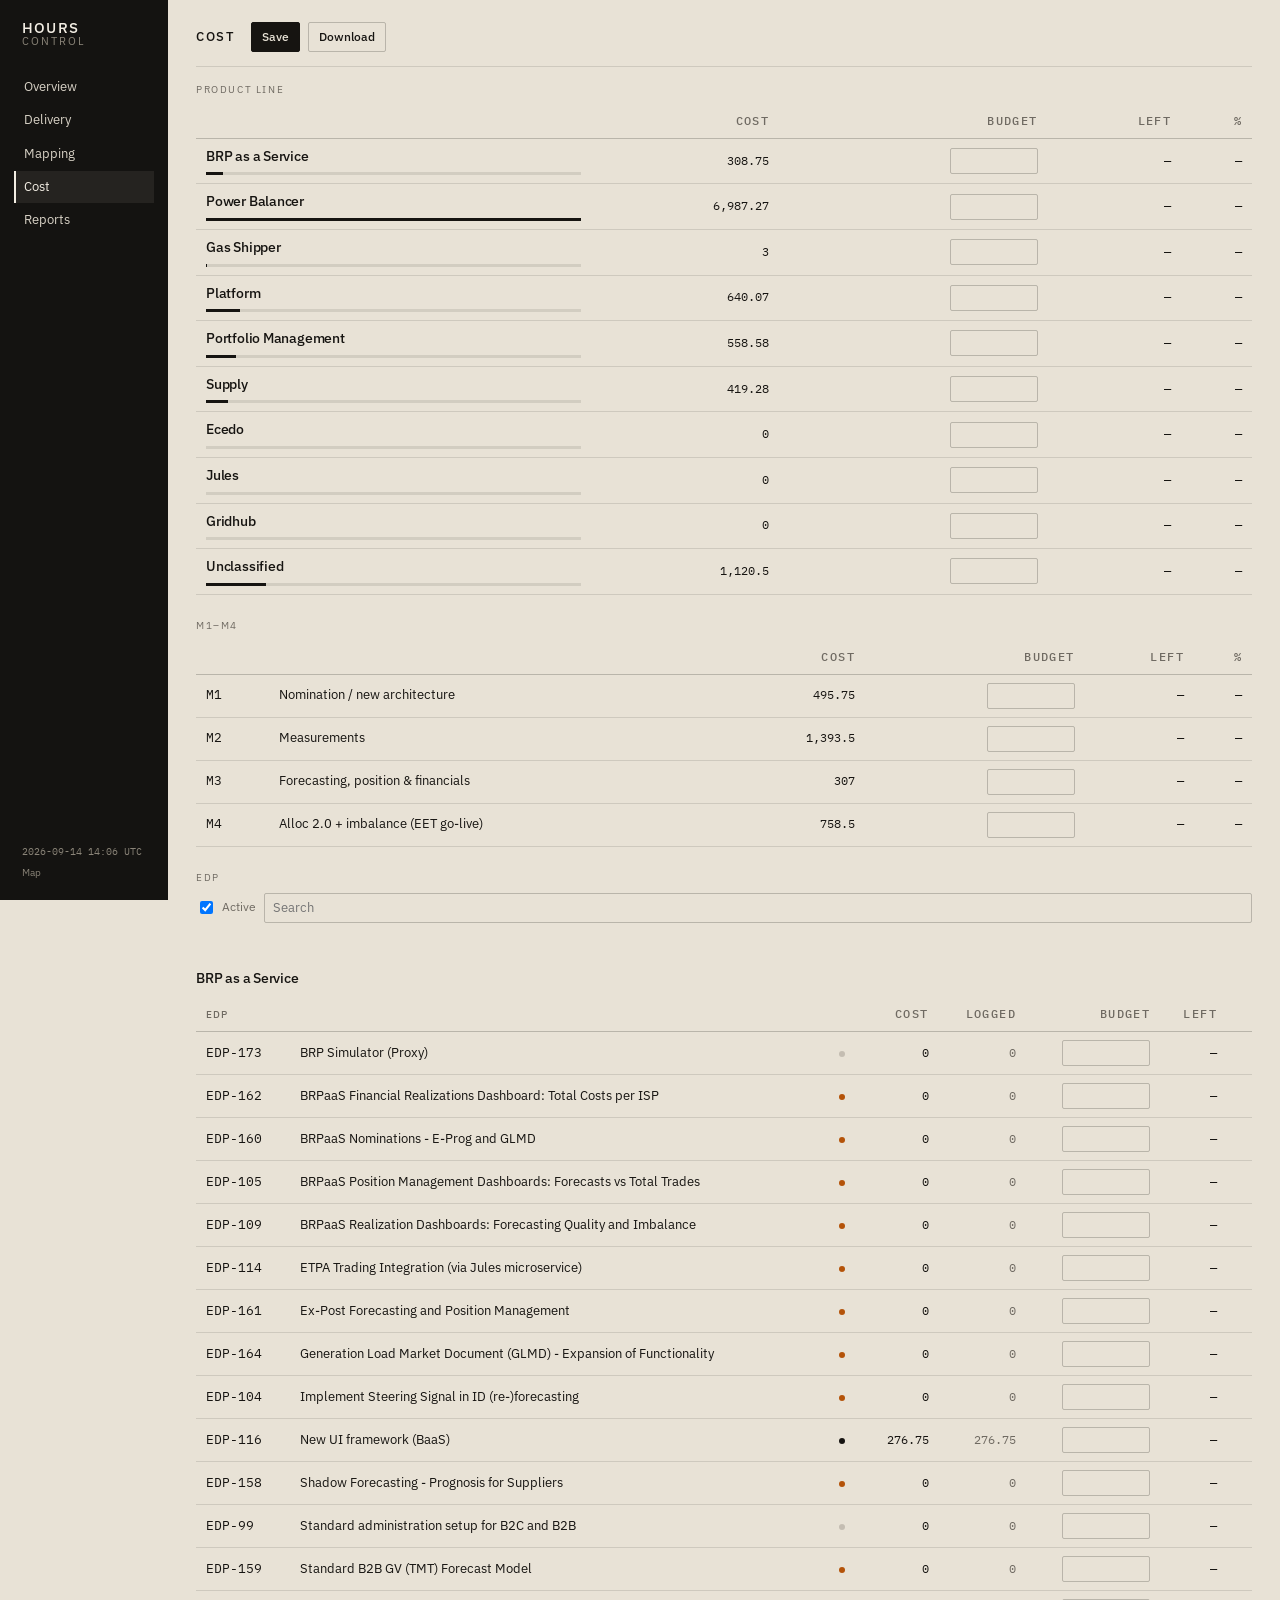
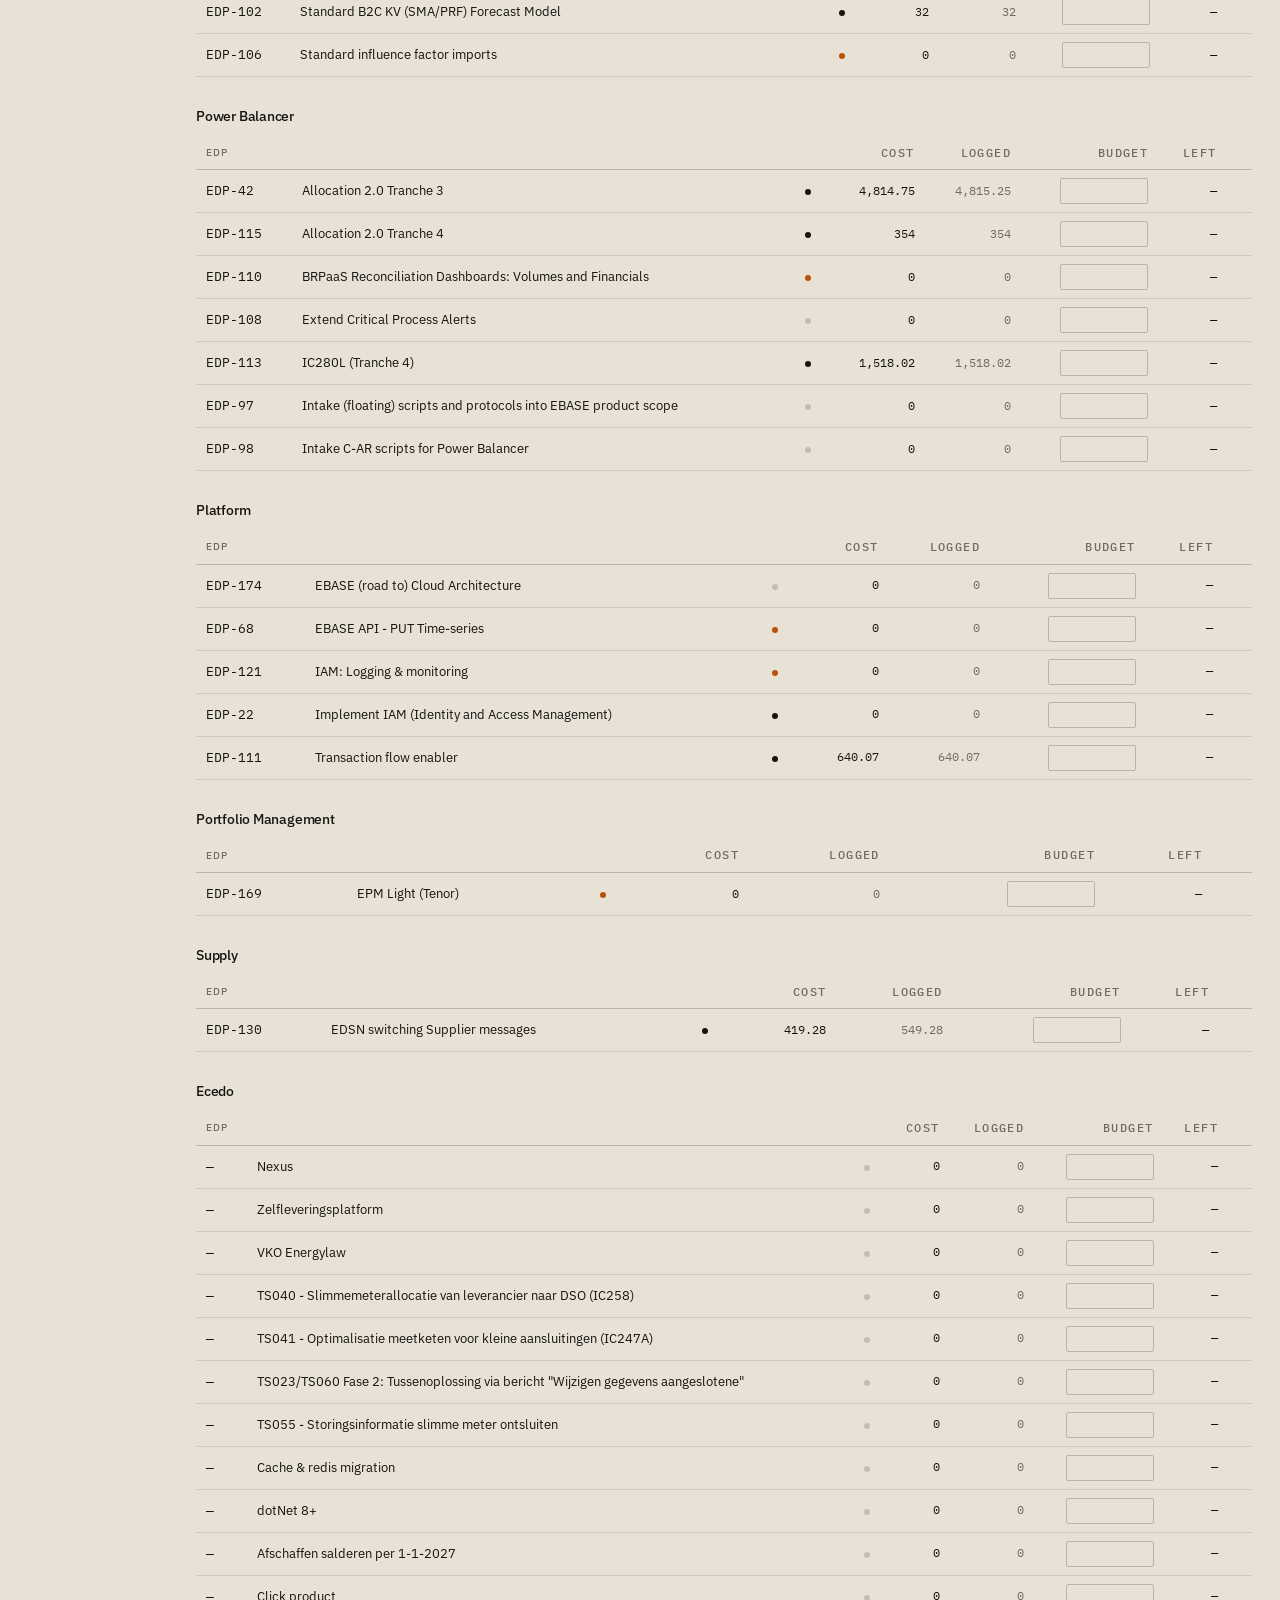
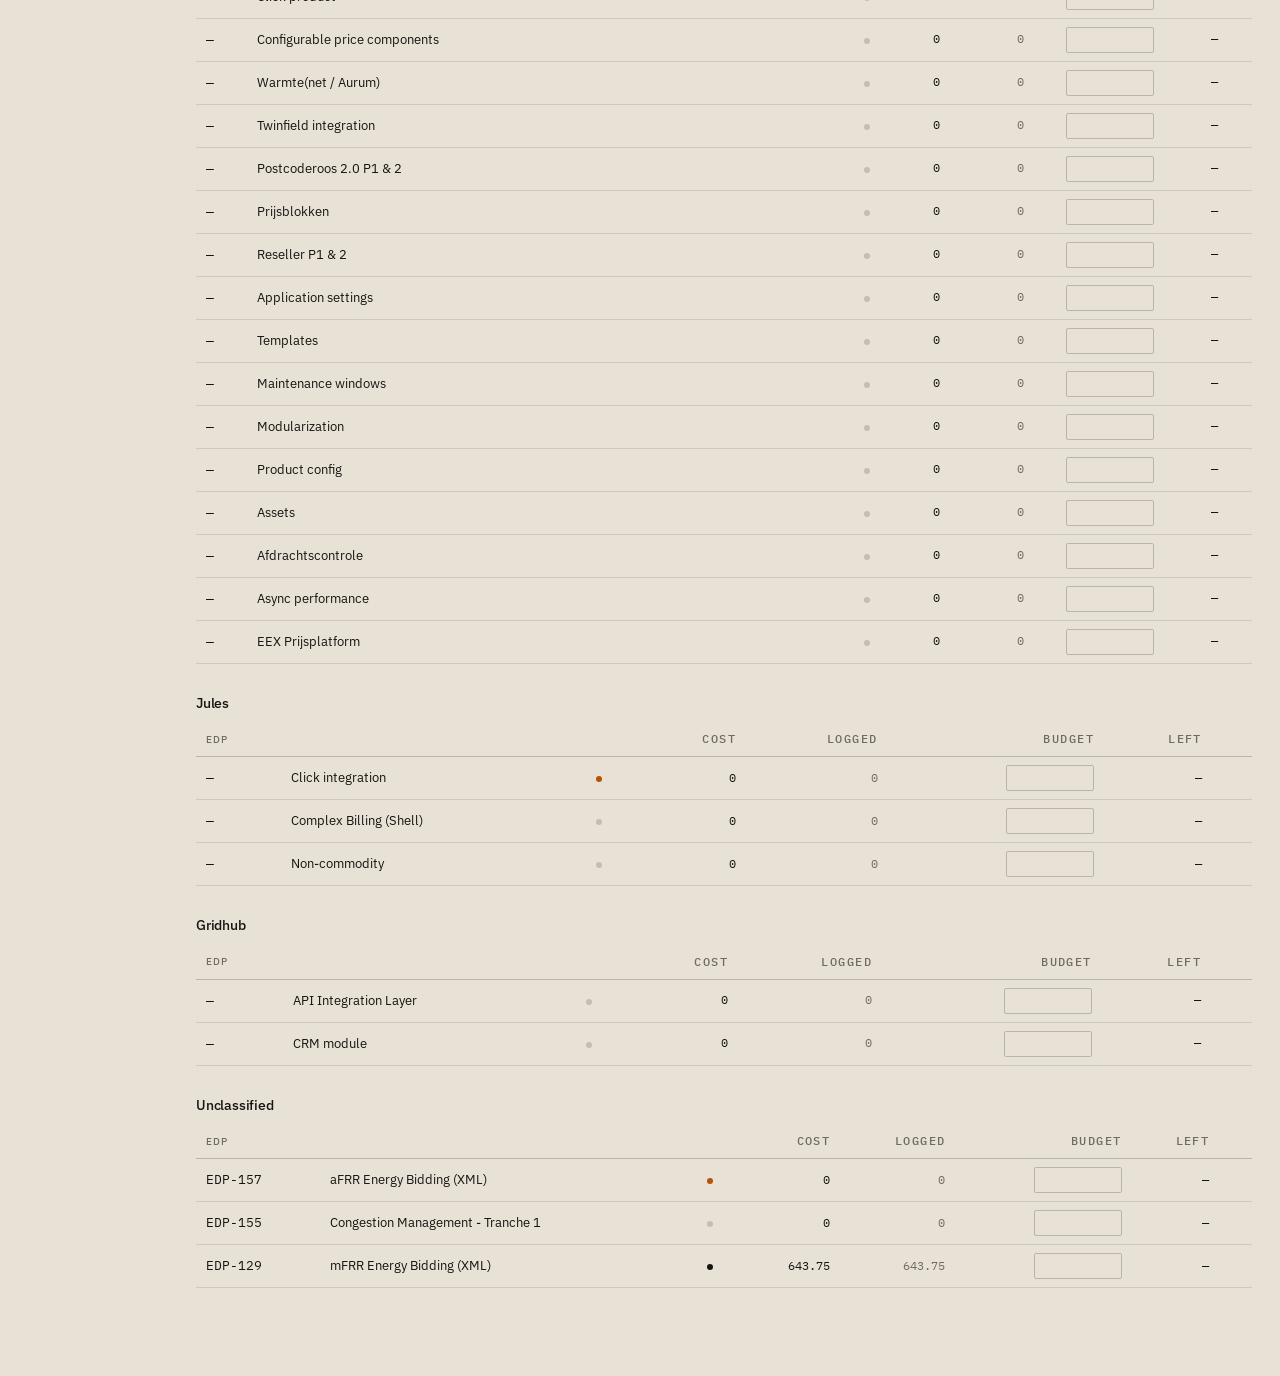
==== commit bb0d1ab8: "feat: make product lines the primary way to read the app Add a line switcher with hour bars, keep Ji" ====
--- a/cost.html
+++ b/cost.html
@@ -17,7 +17,7 @@
         <span class="status" id="status"></span>
       </div>
     </header>
-    <div class="panel-k">Product</div>
+    <div class="panel-k">Product line</div>
     <div class="table-wrap" id="products"></div>
     <div class="panel-k">M1–M4</div>
     <div class="table-wrap" id="milestones"></div>
--- a/assets/css/app.css
+++ b/assets/css/app.css
@@ -19,7 +19,7 @@
   --sans: "IBM Plex Sans", "Helvetica Neue", Arial, sans-serif;
   --mono: "IBM Plex Mono", ui-monospace, Menlo, Consolas, monospace;
   --rail-w: 168px;
-  --nav-w: 300px;
+  --nav-w: 328px;
 }
 
 *, *::before, *::after { box-sizing: border-box; }
@@ -182,6 +182,108 @@
   overflow: hidden;
   background: #e3ddd0;
 }
+.line-switch {
+  flex: 0 0 auto;
+  max-height: 42%;
+  overflow: auto;
+  border-bottom: 1px solid var(--line-strong);
+  background: #d9d3c5;
+  padding: 4px 0 6px;
+}
+.nav-edps {
+  flex: 1;
+  min-height: 0;
+  display: flex;
+  flex-direction: column;
+  overflow: hidden;
+}
+/* —— product lines —— */
+.line-item {
+  width: 100%;
+  display: grid;
+  grid-template-columns: minmax(0, 1fr) 72px;
+  gap: 3px 8px;
+  padding: 8px 12px 7px;
+  height: auto;
+  border: 0;
+  border-radius: 0;
+  text-align: left;
+  font-weight: 400;
+  background: transparent;
+  color: inherit;
+  text-decoration: none;
+  align-items: center;
+}
+.line-item:has(.line-bar) { grid-template-rows: auto 3px; }
+.line-item.is-dir {
+  grid-template-columns: minmax(0, 1fr) 40px 88px;
+  padding: 14px 4px 12px;
+  border-bottom: 1px solid var(--line);
+}
+.line-name {
+  font-size: 14px;
+  font-weight: 500;
+  letter-spacing: -0.015em;
+  min-width: 0;
+  overflow: hidden;
+  text-overflow: ellipsis;
+  white-space: nowrap;
+}
+.line-item.is-dir .line-name { font-size: 17px; }
+.line-n, .line-h {
+  font-size: 12px;
+  text-align: right;
+  color: var(--muted);
+  font-variant-numeric: tabular-nums;
+}
+.line-bar {
+  grid-column: 1 / -1;
+  height: 3px;
+  background: rgba(22, 20, 17, 0.10);
+  display: block;
+}
+.line-bar i {
+  display: block;
+  height: 100%;
+  background: var(--ink);
+}
+.line-item:hover { background: var(--hover); text-decoration: none; color: inherit; }
+.line-item.is-on {
+  background: var(--canvas);
+  box-shadow: inset 2px 0 0 var(--ink);
+}
+.line-item.is-on .line-h { color: var(--ink); }
+.line-dir { margin: 0 0 36px; }
+.pending-block { margin: 0 0 36px; }
+.pending-line { margin: 0 0 18px; }
+.pending-line-h, .cost-line {
+  display: block;
+  font-size: 14px;
+  font-weight: 500;
+  letter-spacing: -0.015em;
+  padding: 10px 0 6px;
+  color: var(--ink);
+  text-decoration: none;
+}
+.cost-line { margin: 20px 0 4px; }
+.program-band {
+  padding-top: 12px;
+  border-top: 1px solid var(--line-strong);
+}
+.record-line {
+  display: flex;
+  flex-wrap: wrap;
+  gap: 8px 14px;
+  margin: 0 0 8px;
+  font-size: 14px;
+  font-weight: 500;
+  letter-spacing: -0.015em;
+}
+.record-line a { color: var(--ink); }
+.record-line a.is-also { font-weight: 400; color: var(--muted); }
+table.data .line-name { display: block; font-size: 14px; }
+table.data .line-bar { margin-top: 6px; }
+
 .nav-meta {
   flex: 0 0 auto;
   padding: 8px 12px;
@@ -358,18 +460,27 @@
 /* —— navigator rows —— */
 .nav-prod { border-bottom: 1px solid var(--line); }
 .nav-prod-h {
+  width: 100%;
   display: flex;
   justify-content: space-between;
   gap: 8px;
-  padding: 10px 12px 6px;
-  font-size: 10px;
-  letter-spacing: 0.12em;
-  text-transform: uppercase;
-  color: var(--muted);
+  padding: 12px 12px 6px;
+  font-size: 13px;
+  font-weight: 500;
+  letter-spacing: -0.01em;
+  text-transform: none;
+  color: var(--ink);
   position: sticky;
   top: 0;
   background: #e3ddd0;
-}
+  border: 0;
+  height: auto;
+  text-align: left;
+  border-radius: 0;
+}
+.nav-prod-h.is-static { cursor: default; }
+.nav-prod-h:hover { background: var(--hover); }
+.nav-prod-h.is-static:hover { background: #e3ddd0; }
 .nav-edp {
   width: 100%;
   display: grid;
@@ -385,7 +496,11 @@
   font-weight: 400;
 }
 .nav-edp:hover { background: var(--hover); }
-.nav-edp.is-on { background: var(--canvas); box-shadow: inset 2px 0 0 var(--ink); }
+.nav-edp.is-on {
+  background: #f4efe6;
+  box-shadow: inset 2px 0 0 var(--ink);
+}
+.nav-edp.is-on .nav-edp-k { color: var(--ink); }
 .nav-edp-k {
   font-family: var(--mono);
   font-size: 11px;
@@ -441,7 +556,13 @@
 }
 
 /* —— record —— */
-.record-head { padding: 22px 28px 0; }
+.record-head {
+  padding: 22px 28px 0;
+  position: sticky;
+  top: 0;
+  z-index: 3;
+  background: var(--canvas);
+}
 .record-id {
   display: flex;
   flex-wrap: wrap;
@@ -464,6 +585,7 @@
   border-top: 1px solid var(--line-strong);
   border-bottom: 1px solid var(--line-strong);
   margin: 0 -28px;
+  background: var(--canvas);
 }
 .metric {
   padding: 14px 28px 12px;
@@ -542,7 +664,7 @@
 
 .unit-cols, .unit-h, .line {
   display: grid;
-  grid-template-columns: 44px 96px minmax(0, 1fr) 110px 56px 64px 64px;
+  grid-template-columns: 44px 96px minmax(0, 1fr) minmax(72px, 120px) 48px 64px 64px minmax(0, 132px);
   gap: 8px;
   align-items: center;
 }
@@ -554,6 +676,7 @@
   color: var(--muted);
   margin-top: 8px;
 }
+.unit-cols span:nth-child(5),
 .unit-cols span:nth-child(6),
 .unit-cols span:nth-child(7),
 .hrs, .qty { text-align: right; font-family: var(--mono); font-variant-numeric: tabular-nums; }
@@ -601,17 +724,18 @@
 
 .unit-act {
   display: flex;
+  justify-content: flex-end;
   gap: 6px;
-  padding: 0 28px 8px;
+  min-height: 0;
 }
 .unit-act button { height: 26px; padding: 0 8px; font-size: 11px; }
 
 .add-row {
   display: flex;
   gap: 8px;
-  padding: 16px 28px 32px;
-  border-top: 1px solid var(--line);
-  margin-top: 8px;
+  padding: 12px 28px 10px;
+  border-bottom: 1px solid var(--line);
+  background: var(--canvas);
 }
 .add-row input { width: 140px; }
 
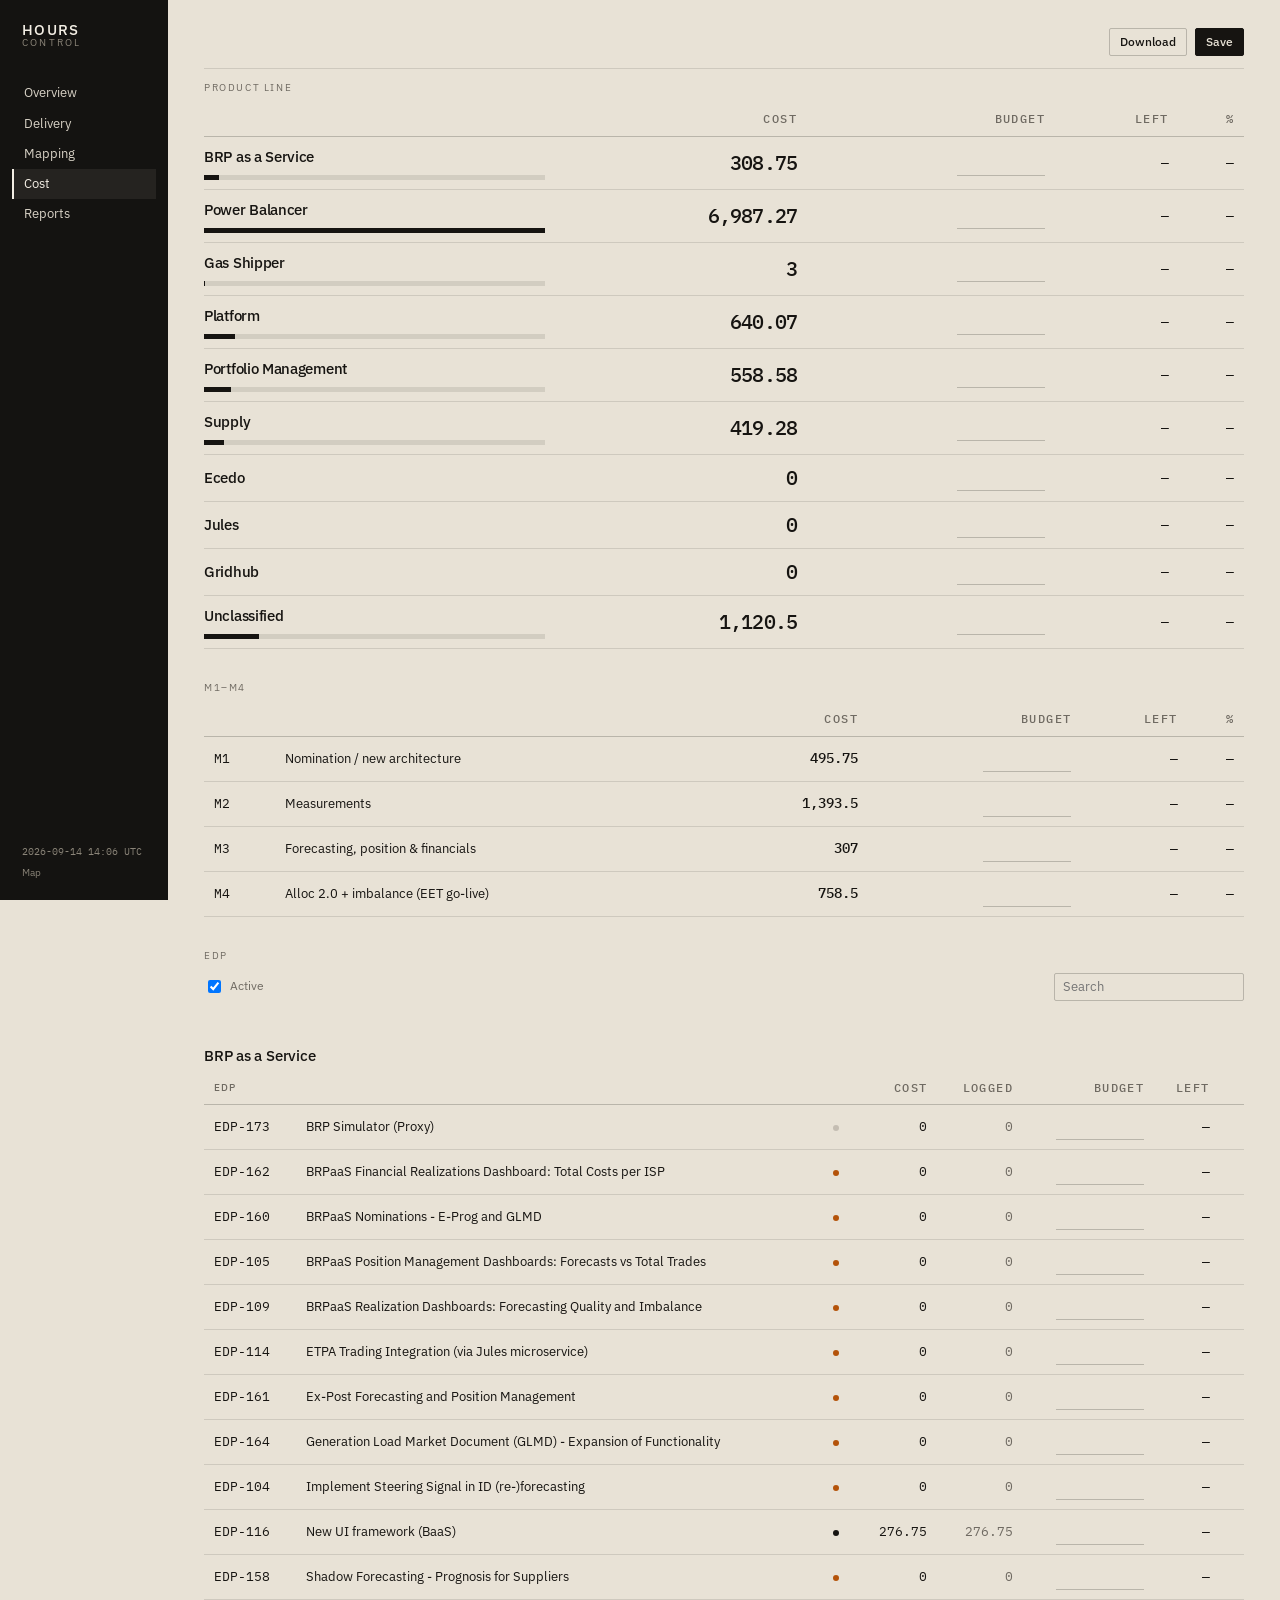
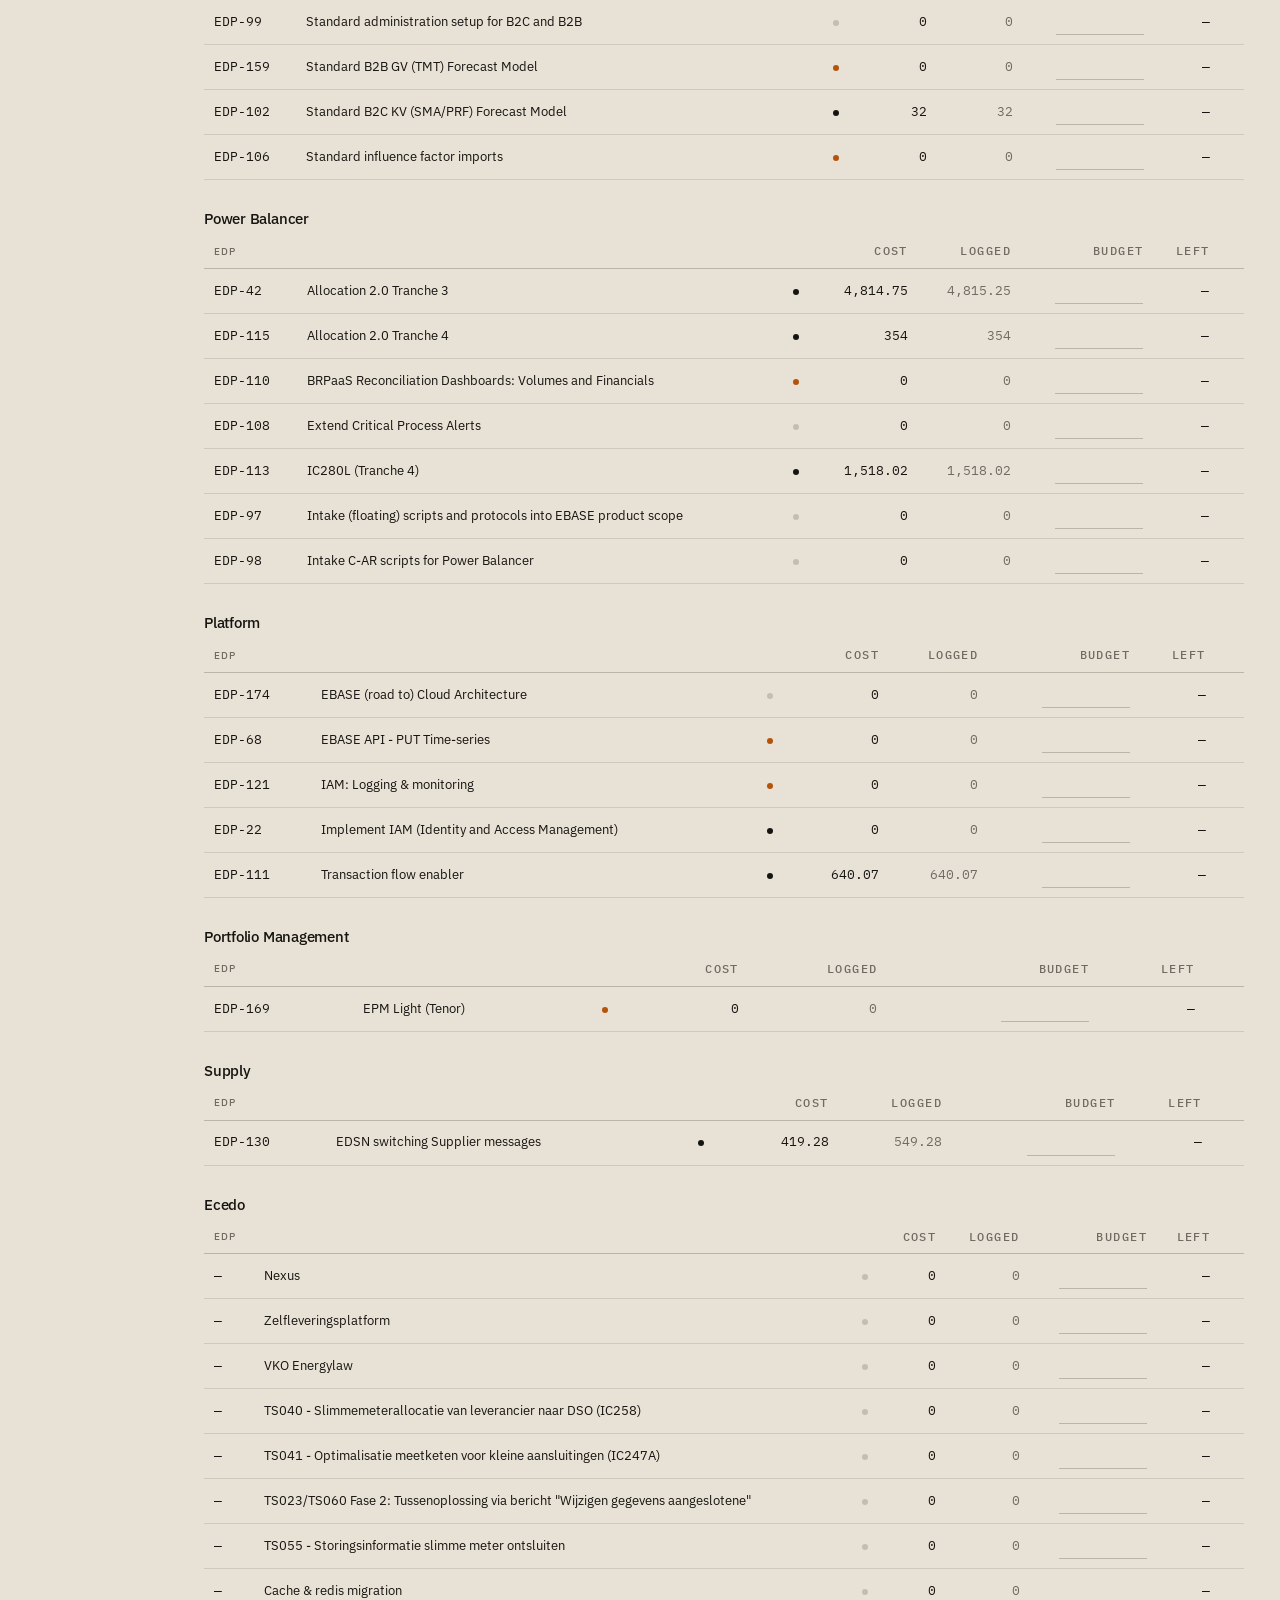
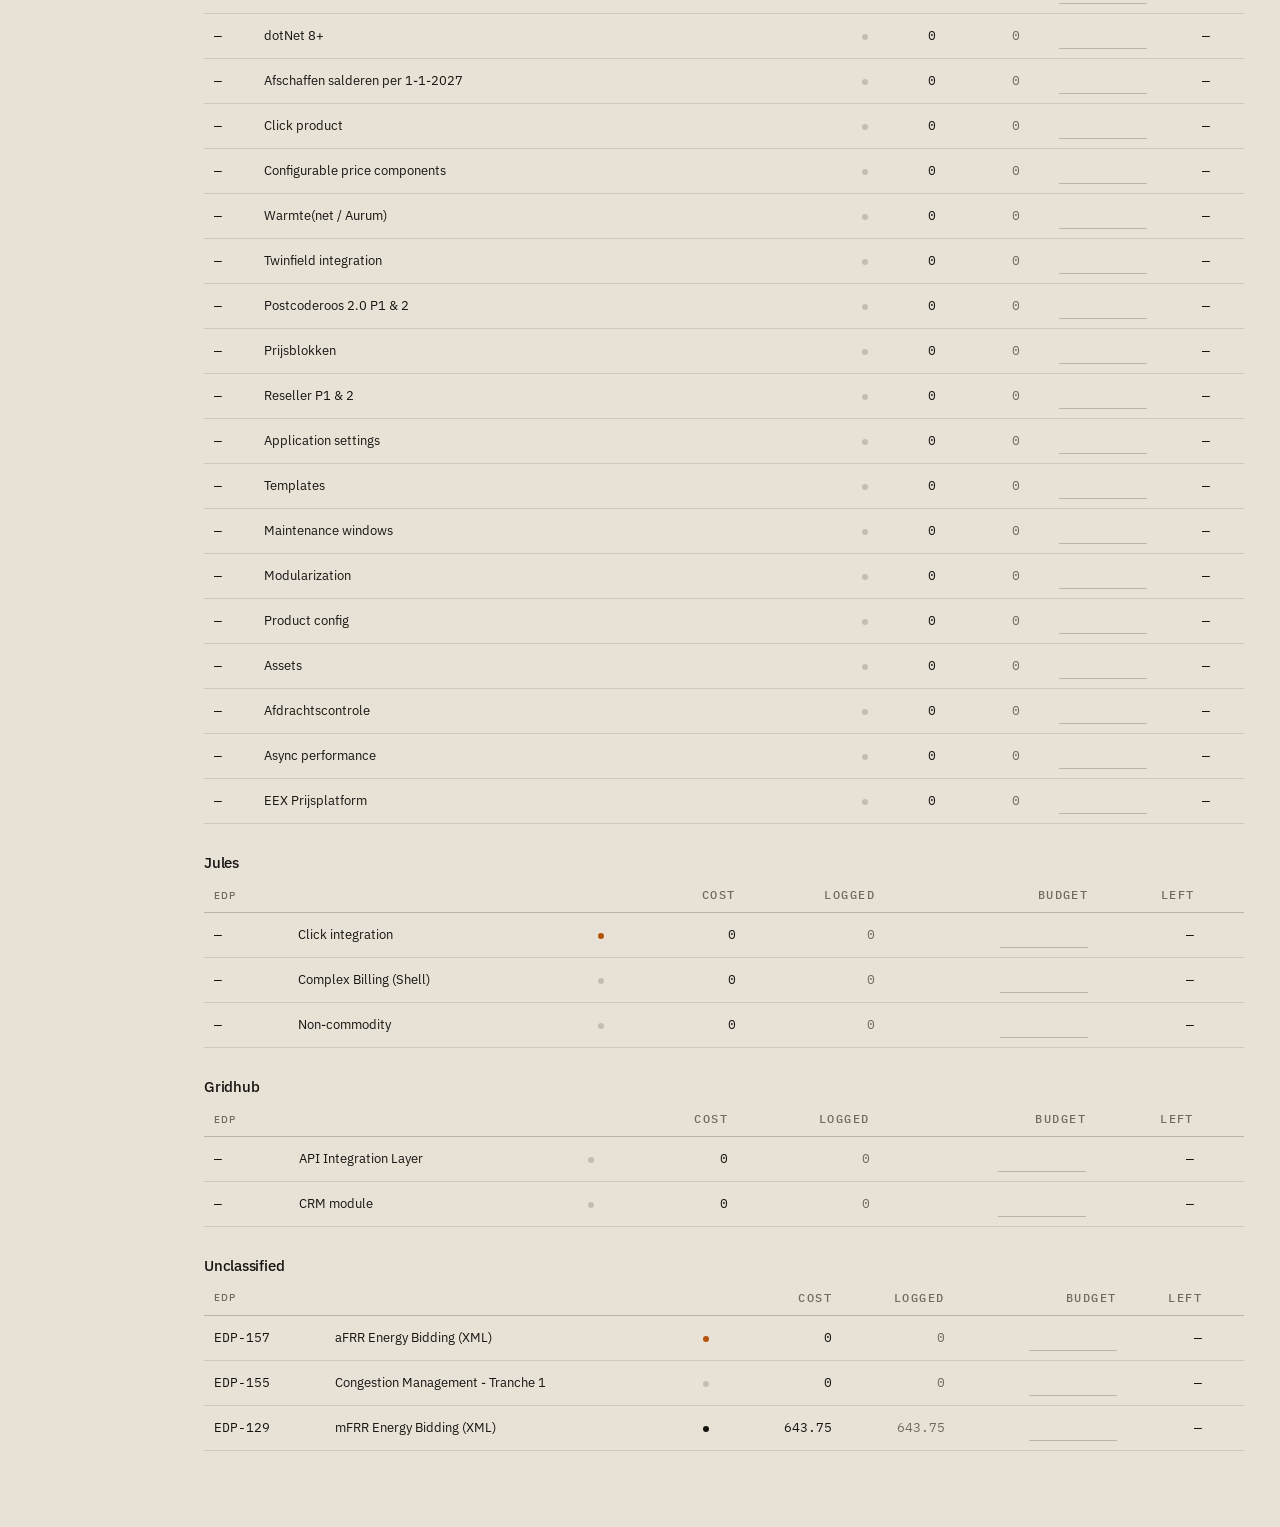
==== commit 7dbea30b: "style: scale pages as one composition, not a stack of widgets Cost and product-line hours take the t" ====
--- a/cost.html
+++ b/cost.html
@@ -10,11 +10,12 @@
   <div id="shell-header"></div>
   <main class="page">
     <header class="work-bar in-page">
-      <div class="work-title">Cost</div>
       <div class="toolbar">
-        <button type="button" class="primary" id="save">Save</button>
-        <button type="button" class="ghost" id="download">Download</button>
         <span class="status" id="status"></span>
+        <div class="toolbar-end">
+          <button type="button" class="ghost" id="download">Download</button>
+          <button type="button" class="primary" id="save">Save</button>
+        </div>
       </div>
     </header>
     <div class="panel-k">Product line</div>
@@ -24,7 +25,9 @@
     <div class="panel-k">EDP</div>
     <div class="toolbar">
       <label class="chk"><input type="checkbox" id="activeOnly" checked /> Active</label>
-      <input type="search" id="q" placeholder="Search" />
+      <div class="toolbar-end">
+        <input type="search" id="q" placeholder="Search" />
+      </div>
     </div>
     <div class="table-wrap" id="edps"></div>
   </main>
--- a/assets/css/app.css
+++ b/assets/css/app.css
@@ -15,11 +15,12 @@
   --signal-soft: #f3e4d4;
   --danger: #9b1c1c;
   --over: #9b1c1c;
+  --nav-fill: #e3ddd0;
   --radius: 2px;
   --sans: "IBM Plex Sans", "Helvetica Neue", Arial, sans-serif;
   --mono: "IBM Plex Mono", ui-monospace, Menlo, Consolas, monospace;
   --rail-w: 168px;
-  --nav-w: 328px;
+  --nav-w: 292px;
 }
 
 *, *::before, *::after { box-sizing: border-box; }
@@ -60,7 +61,7 @@
   flex: 0 0 var(--rail-w);
   background: var(--rail);
   color: var(--rail-ink);
-  padding: 20px 14px 16px;
+  padding: 22px 12px 16px;
   display: flex;
   flex-direction: column;
   gap: 2px;
@@ -72,33 +73,33 @@
 .wordmark {
   display: flex;
   flex-direction: column;
-  gap: 0;
+  gap: 1px;
   color: #f3eee4;
   text-decoration: none;
-  padding: 0 8px 22px;
-  line-height: 1.05;
+  padding: 0 10px 28px;
+  line-height: 1.02;
 }
 .wordmark:hover { text-decoration: none; color: #f3eee4; }
 .wordmark span:first-child {
   font-size: 15px;
   font-weight: 500;
-  letter-spacing: 0.08em;
+  letter-spacing: 0.09em;
   text-transform: uppercase;
 }
 .wordmark span:last-child {
-  font-size: 11px;
-  letter-spacing: 0.18em;
+  font-size: 10px;
+  letter-spacing: 0.22em;
   text-transform: uppercase;
   color: var(--rail-mute);
 }
 
-.nav { display: flex; flex-direction: column; gap: 1px; }
+.nav { display: flex; flex-direction: column; gap: 0; }
 .nav a {
   color: var(--rail-ink);
   text-decoration: none;
   font-size: 13px;
   font-weight: 400;
-  padding: 7px 8px;
+  padding: 6px 10px;
   border-left: 2px solid transparent;
 }
 .nav a:hover { background: rgba(243, 238, 228, 0.06); text-decoration: none; }
@@ -110,7 +111,7 @@
 
 .rail-foot {
   margin-top: auto;
-  padding: 12px 8px 4px;
+  padding: 14px 10px 4px;
   font-size: 10px;
   line-height: 1.5;
   color: var(--rail-mute);
@@ -128,8 +129,8 @@
 .page {
   flex: 1;
   min-width: 0;
-  padding: 22px 28px 64px;
-  max-width: 1240px;
+  padding: 28px 36px 72px;
+  max-width: 1280px;
 }
 
 .workspace {
@@ -146,25 +147,26 @@
   height: 44px;
   display: flex;
   align-items: center;
-  gap: 8px;
-  padding: 0 14px;
+  gap: 10px;
+  padding: 0 16px;
   border-bottom: 1px solid var(--line);
   background: var(--canvas);
 }
 .work-bar.in-page {
   height: auto;
-  padding: 0 0 14px;
-  margin: 0 0 16px;
+  padding: 0 0 12px;
+  margin: 0 0 8px;
   border-bottom: 1px solid var(--line);
 }
 
 .work-title {
-  font-size: 13px;
-  font-weight: 500;
-  letter-spacing: 0.12em;
+  font-size: 11px;
+  font-weight: 500;
+  letter-spacing: 0.16em;
   text-transform: uppercase;
-  margin-right: 8px;
+  margin-right: 4px;
   white-space: nowrap;
+  color: var(--muted);
 }
 
 .work-split {
@@ -180,15 +182,15 @@
   display: flex;
   flex-direction: column;
   overflow: hidden;
-  background: #e3ddd0;
+  background: var(--nav-fill);
 }
 .line-switch {
   flex: 0 0 auto;
-  max-height: 42%;
+  max-height: 228px;
   overflow: auto;
   border-bottom: 1px solid var(--line-strong);
-  background: #d9d3c5;
-  padding: 4px 0 6px;
+  background: var(--nav-fill);
+  padding: 4px 0;
 }
 .nav-edps {
   flex: 1;
@@ -197,13 +199,14 @@
   flex-direction: column;
   overflow: hidden;
 }
+
 /* —— product lines —— */
 .line-item {
   width: 100%;
   display: grid;
-  grid-template-columns: minmax(0, 1fr) 72px;
-  gap: 3px 8px;
-  padding: 8px 12px 7px;
+  grid-template-columns: minmax(0, 1fr) 64px;
+  gap: 2px 8px;
+  padding: 5px 12px 4px;
   height: auto;
   border: 0;
   border-radius: 0;
@@ -214,31 +217,52 @@
   text-decoration: none;
   align-items: center;
 }
-.line-item:has(.line-bar) { grid-template-rows: auto 3px; }
+.line-item:has(.line-bar) { grid-template-rows: auto 2px; }
 .line-item.is-dir {
-  grid-template-columns: minmax(0, 1fr) 40px 88px;
-  padding: 14px 4px 12px;
+  grid-template-columns: minmax(0, 220px) 28px minmax(72px, 1fr) 120px;
+  grid-template-rows: auto;
+  gap: 0 16px;
+  padding: 13px 2px;
   border-bottom: 1px solid var(--line);
-}
+  align-items: center;
+}
+.line-item.is-dir:has(.line-bar) { grid-template-rows: auto; }
 .line-name {
-  font-size: 14px;
-  font-weight: 500;
-  letter-spacing: -0.015em;
+  font-size: 12px;
+  font-weight: 400;
+  letter-spacing: -0.01em;
   min-width: 0;
   overflow: hidden;
   text-overflow: ellipsis;
   white-space: nowrap;
 }
-.line-item.is-dir .line-name { font-size: 17px; }
+.line-item.is-on .line-name { font-weight: 500; }
+.line-item.is-dir .line-name {
+  font-size: 15px;
+  font-weight: 500;
+  letter-spacing: -0.02em;
+}
 .line-n, .line-h {
-  font-size: 12px;
+  font-size: 11px;
   text-align: right;
   color: var(--muted);
   font-variant-numeric: tabular-nums;
+  font-family: var(--mono);
+}
+.line-item.is-dir .line-n {
+  font-size: 11px;
+  color: var(--muted);
+}
+.line-item.is-dir .line-h {
+  font-size: 22px;
+  font-weight: 500;
+  letter-spacing: -0.04em;
+  color: var(--ink);
+  line-height: 1;
 }
 .line-bar {
   grid-column: 1 / -1;
-  height: 3px;
+  height: 2px;
   background: rgba(22, 20, 17, 0.10);
   display: block;
 }
@@ -247,51 +271,73 @@
   height: 100%;
   background: var(--ink);
 }
+.line-item.is-dir .line-bar {
+  grid-column: auto;
+  height: 5px;
+  background: rgba(22, 20, 17, 0.08);
+}
+.line-bar.is-empty {
+  background: transparent;
+}
 .line-item:hover { background: var(--hover); text-decoration: none; color: inherit; }
+.line-item.is-dir:hover { background: transparent; }
+.line-item.is-dir:hover .line-name { text-decoration: underline; text-underline-offset: 3px; }
 .line-item.is-on {
   background: var(--canvas);
   box-shadow: inset 2px 0 0 var(--ink);
 }
 .line-item.is-on .line-h { color: var(--ink); }
-.line-dir { margin: 0 0 36px; }
-.pending-block { margin: 0 0 36px; }
-.pending-line { margin: 0 0 18px; }
+.line-item.is-zero .line-name,
+.line-item.is-zero .line-n,
+.line-item.is-zero .line-h { color: var(--muted); }
+.line-item.is-dir.is-zero {
+  padding: 9px 2px;
+}
+.line-item.is-dir.is-zero .line-name { font-weight: 400; }
+.line-item.is-dir.is-zero .line-h {
+  font-size: 13px;
+  font-weight: 400;
+  letter-spacing: 0;
+}
+
+.line-dir { margin: 4px 0 8px; }
+
+.pending-block { margin: 0; }
+.pending-line { margin: 0 0 16px; }
+.pending-line:last-child { margin-bottom: 0; }
 .pending-line-h, .cost-line {
   display: block;
-  font-size: 14px;
+  font-size: 13px;
   font-weight: 500;
   letter-spacing: -0.015em;
-  padding: 10px 0 6px;
+  padding: 0 0 6px;
   color: var(--ink);
   text-decoration: none;
 }
-.cost-line { margin: 20px 0 4px; }
+.cost-line {
+  margin: 28px 0 8px;
+  font-size: 15px;
+  padding: 0;
+}
 .program-band {
-  padding-top: 12px;
-  border-top: 1px solid var(--line-strong);
+  padding: 0;
+  border: 0;
 }
 .record-line {
   display: flex;
   flex-wrap: wrap;
-  gap: 8px 14px;
-  margin: 0 0 8px;
-  font-size: 14px;
+  gap: 6px 16px;
+  margin: 0 0 10px;
+  font-size: 13px;
   font-weight: 500;
   letter-spacing: -0.015em;
 }
 .record-line a { color: var(--ink); }
 .record-line a.is-also { font-weight: 400; color: var(--muted); }
-table.data .line-name { display: block; font-size: 14px; }
-table.data .line-bar { margin-top: 6px; }
-
-.nav-meta {
-  flex: 0 0 auto;
-  padding: 8px 12px;
-  font-family: var(--mono);
-  font-size: 11px;
-  color: var(--muted);
-  border-bottom: 1px solid var(--line);
-}
+table.data .line-name { display: block; font-size: 15px; font-weight: 500; letter-spacing: -0.02em; }
+table.data .line-bar { margin-top: 8px; height: 4px; grid-column: auto; }
+
+.nav-meta { display: none; }
 .nav-list { flex: 1; overflow: auto; }
 
 .record {
@@ -306,11 +352,11 @@
   color: var(--ink);
   background: transparent;
   border: 1px solid var(--line-strong);
-  padding: 5px 8px;
+  padding: 4px 8px;
   border-radius: var(--radius);
-  height: 30px;
-}
-input[type="search"] { min-width: 160px; flex: 1; }
+  height: 28px;
+}
+input[type="search"] { min-width: 148px; flex: 1; max-width: 280px; }
 input:focus, select:focus, textarea:focus, button:focus {
   outline: 1px solid var(--ink);
   outline-offset: 0;
@@ -323,8 +369,8 @@
   background: transparent;
   color: var(--ink);
   border: 1px solid var(--line-strong);
-  padding: 5px 10px;
-  height: 30px;
+  padding: 4px 10px;
+  height: 28px;
   cursor: pointer;
   text-decoration: none;
   display: inline-flex;
@@ -355,13 +401,19 @@
   align-items: center;
   margin: 0 0 16px;
 }
-.work-bar .toolbar { margin: 0; flex: 1; }
+.work-bar .toolbar { margin: 0; flex: 1; min-width: 0; }
+.toolbar-end {
+  margin-left: auto;
+  display: flex;
+  flex-wrap: wrap;
+  gap: 8px;
+  align-items: center;
+}
 
 .status {
   font-size: 11px;
   font-family: var(--mono);
   color: var(--muted);
-  margin-left: auto;
 }
 .status.ok { color: var(--ink); }
 .status.warn { color: var(--signal); }
@@ -369,38 +421,49 @@
 /* —— KPIs —— */
 .kpis, .stats {
   display: grid;
-  grid-template-columns: repeat(auto-fit, minmax(120px, 1fr));
-  gap: 0;
-  margin: 0 0 22px;
-  border: 1px solid var(--line);
+  grid-template-columns: minmax(160px, 1.7fr) repeat(5, minmax(64px, 1fr));
+  align-items: end;
+  gap: 0 28px;
+  margin: 0 0 28px;
+  padding: 0 0 22px;
+  border: 0;
+  border-bottom: 1px solid var(--line-strong);
 }
 .kpi {
-  padding: 14px 16px 12px;
-  border-right: 1px solid var(--line);
-}
-.kpi:last-child { border-right: 0; }
+  padding: 0;
+  border: 0;
+}
 .kpi-v {
   font-family: var(--mono);
-  font-size: 22px;
-  font-weight: 500;
-  letter-spacing: -0.04em;
+  font-size: 18px;
+  font-weight: 500;
+  letter-spacing: -0.03em;
   font-variant-numeric: tabular-nums;
-  line-height: 1.1;
+  line-height: 1;
 }
 .kpi-k {
-  margin-top: 4px;
+  margin-top: 6px;
   font-size: 10px;
   letter-spacing: 0.14em;
   text-transform: uppercase;
   color: var(--muted);
 }
+.kpi.is-lead .kpi-v {
+  font-size: 40px;
+  font-weight: 600;
+  letter-spacing: -0.05em;
+}
+.kpi.is-lead .kpi-k { margin-top: 8px; }
+.kpi.is-support .kpi-v { padding-bottom: 2px; }
 .kpi-warn .kpi-v { color: var(--signal); }
 
 .duo {
   display: grid;
-  grid-template-columns: 1.2fr 0.8fr;
-  gap: 24px;
-  margin: 0 0 24px;
+  grid-template-columns: 1.3fr 0.7fr;
+  gap: 40px;
+  margin: 32px 0 0;
+  padding-top: 28px;
+  border-top: 1px solid var(--line-strong);
 }
 
 .panel-k {
@@ -408,11 +471,25 @@
   letter-spacing: 0.16em;
   text-transform: uppercase;
   color: var(--muted);
-  margin: 0 0 8px;
+  margin: 0 0 10px;
+}
+.work-bar.in-page + .panel-k { margin-top: 12px; }
+.table-wrap + .panel-k { margin-top: 32px; }
+
+html[data-page="cost"] #products td:first-child { padding-left: 0; }
+html[data-page="cost"] #products td.num:nth-child(2) {
+  font-size: 20px;
+  font-weight: 500;
+  letter-spacing: -0.04em;
+}
+html[data-page="cost"] #products .line-bar { height: 5px; }
+html[data-page="cost"] #milestones td.num:nth-child(3) {
+  font-size: 14px;
+  font-weight: 500;
 }
 
 /* —— tables —— */
-.table-wrap { overflow-x: auto; margin: 0 0 24px; }
+.table-wrap { overflow-x: auto; margin: 0 0 4px; }
 table.data, table.grid {
   width: 100%;
   border-collapse: collapse;
@@ -426,12 +503,12 @@
   text-transform: uppercase;
   color: var(--muted);
   border-bottom: 1px solid var(--line-strong);
-  padding: 8px 10px;
+  padding: 6px 10px 8px;
   white-space: nowrap;
 }
 table.data td, table.grid td {
   border-bottom: 1px solid var(--line);
-  padding: 8px 10px;
+  padding: 9px 10px;
   vertical-align: middle;
 }
 table.data tr:last-child td, table.grid tr:last-child td { border-bottom: 1px solid var(--line); }
@@ -443,19 +520,36 @@
   font-family: var(--mono);
   font-size: 12px;
 }
+table.data td.num { font-size: 13px; }
 table.data tr:hover td, table.grid tr:hover td { background: var(--hover); }
 table.data a:hover { text-decoration: underline; }
 table.data .warn, table.grid .warn { color: var(--signal); }
-table.data tr.sum td { font-weight: 500; border-top: 1px solid var(--line-strong); }
+table.data tr.sum td {
+  font-weight: 500;
+  border-top: 1px solid var(--line-strong);
+  border-bottom: 0;
+}
 table.data tr.is-over td { color: var(--over); }
 table.data input[type="number"] {
   width: 88px;
   text-align: right;
   font-family: var(--mono);
-  font-size: 12px;
+  font-size: 13px;
   height: 26px;
-  padding: 2px 6px;
-}
+  padding: 0 2px 2px;
+  border: 0;
+  border-bottom: 1px solid var(--line-strong);
+  border-radius: 0;
+  background: transparent;
+}
+table.data input[type="number"]:hover,
+table.data input[type="number"]:focus {
+  border-bottom-color: var(--ink);
+}
+.program-band table.data th:empty { padding: 0; border: 0; height: 0; line-height: 0; font-size: 0; }
+.program-band table.data td { padding: 7px 8px 7px 0; }
+.program-band table.data td:first-child { width: 2.5em; color: var(--muted); }
+.program-band table.data td.num { font-size: 14px; font-weight: 500; }
 
 /* —— navigator rows —— */
 .nav-prod { border-bottom: 1px solid var(--line); }
@@ -464,43 +558,50 @@
   display: flex;
   justify-content: space-between;
   gap: 8px;
-  padding: 12px 12px 6px;
-  font-size: 13px;
+  padding: 10px 12px 5px;
+  font-size: 12px;
   font-weight: 500;
   letter-spacing: -0.01em;
   text-transform: none;
   color: var(--ink);
   position: sticky;
   top: 0;
-  background: #e3ddd0;
+  background: var(--nav-fill);
   border: 0;
   height: auto;
   text-align: left;
   border-radius: 0;
+  z-index: 1;
+}
+.nav-prod-h .mono {
+  font-size: 11px;
+  color: var(--muted);
+  font-weight: 400;
 }
 .nav-prod-h.is-static { cursor: default; }
 .nav-prod-h:hover { background: var(--hover); }
-.nav-prod-h.is-static:hover { background: #e3ddd0; }
+.nav-prod-h.is-static:hover { background: var(--nav-fill); }
 .nav-edp {
   width: 100%;
   display: grid;
-  grid-template-columns: 78px minmax(0, 1fr) 54px 10px;
+  grid-template-columns: 72px minmax(0, 1fr) 52px 8px;
   gap: 8px;
   align-items: center;
   text-align: left;
   border: 0;
   border-radius: 0;
   height: auto;
-  padding: 7px 12px;
+  padding: 6px 12px;
   background: transparent;
   font-weight: 400;
 }
 .nav-edp:hover { background: var(--hover); }
 .nav-edp.is-on {
-  background: #f4efe6;
+  background: var(--canvas);
   box-shadow: inset 2px 0 0 var(--ink);
 }
-.nav-edp.is-on .nav-edp-k { color: var(--ink); }
+.nav-edp.is-on .nav-edp-k,
+.nav-edp.is-on .nav-edp-h { color: var(--ink); }
 .nav-edp-k {
   font-family: var(--mono);
   font-size: 11px;
@@ -517,6 +618,7 @@
   text-align: right;
   font-size: 11px;
   color: var(--muted);
+  font-variant-numeric: tabular-nums;
 }
 .nav-edp-st, .pip {
   width: 6px;
@@ -533,34 +635,37 @@
 
 .inbox-row {
   display: grid;
-  grid-template-columns: 78px minmax(0, 1fr) 54px 10px;
+  grid-template-columns: 72px minmax(0, 1fr) 52px 8px;
   gap: 8px;
   align-items: center;
-  padding: 8px 0;
+  padding: 6px 0;
   border-bottom: 1px solid var(--line);
   text-decoration: none;
   color: inherit;
-}
-.inbox-row:hover { background: var(--hover); text-decoration: none; }
+  font-size: 12px;
+}
+.inbox-row:hover { background: transparent; text-decoration: none; }
+.inbox-row:hover .grow { text-decoration: underline; text-underline-offset: 2px; }
 .inbox-row .grow {
   min-width: 0;
   overflow: hidden;
   text-overflow: ellipsis;
   white-space: nowrap;
 }
+.inbox-row .mono {
+  font-size: 11px;
+  color: var(--muted);
+}
 
 .empty-mini {
-  padding: 24px 16px;
+  padding: 28px 16px;
   color: var(--muted);
   font-family: var(--mono);
 }
 
 /* —— record —— */
 .record-head {
-  padding: 22px 28px 0;
-  position: sticky;
-  top: 0;
-  z-index: 3;
+  padding: 20px 28px 0;
   background: var(--canvas);
 }
 .record-id {
@@ -568,38 +673,58 @@
   flex-wrap: wrap;
   align-items: center;
   gap: 8px;
-  margin: 0 0 8px;
+  margin: 0 0 6px;
 }
 .record-head h1 {
   font-size: 22px;
   font-weight: 500;
   letter-spacing: -0.03em;
-  line-height: 1.2;
-  margin: 0 0 16px;
-  max-width: 46rem;
+  line-height: 1.18;
+  margin: 0 0 14px;
+  max-width: 40rem;
 }
 
 .metrics {
   display: grid;
-  grid-template-columns: repeat(4, minmax(0, 1fr));
+  grid-template-columns: 1.45fr 1fr 0.72fr 0.72fr;
   border-top: 1px solid var(--line-strong);
   border-bottom: 1px solid var(--line-strong);
   margin: 0 -28px;
   background: var(--canvas);
-}
+  position: sticky;
+  top: 0;
+  z-index: 3;
+}
+.metrics-3 { grid-template-columns: 1.45fr 1fr 1fr; }
 .metric {
-  padding: 14px 28px 12px;
+  padding: 12px 28px 11px;
   border-right: 1px solid var(--line);
 }
 .metric:last-child { border-right: 0; }
 .metric b {
   display: block;
   font-family: var(--mono);
-  font-size: 26px;
+  font-size: 22px;
   font-weight: 500;
   letter-spacing: -0.04em;
   font-variant-numeric: tabular-nums;
   line-height: 1;
+}
+.metric.is-lead b {
+  font-size: 34px;
+  font-weight: 600;
+  letter-spacing: -0.05em;
+}
+.metric.is-quiet b {
+  font-size: 18px;
+  font-weight: 400;
+  color: var(--muted);
+}
+.metric.is-aux b {
+  font-size: 16px;
+  font-weight: 400;
+  color: var(--muted);
+  letter-spacing: -0.02em;
 }
 .metric span {
   display: block;
@@ -610,28 +735,40 @@
   color: var(--muted);
 }
 .metric.is-over b { color: var(--over); }
+.metric.is-aux.is-over b { font-weight: 500; }
 
 .chip {
   font-family: var(--mono);
   font-size: 9px;
   letter-spacing: 0.08em;
   font-weight: 500;
-  padding: 2px 5px;
+  padding: 2px 0;
   border: 1px solid var(--ink);
   border-radius: var(--radius);
   line-height: 1.2;
   flex: 0 0 auto;
-}
-.chip-edp { background: var(--ink); color: var(--canvas); }
-.chip-epp { background: transparent; }
-.chip-feature { border-color: var(--muted); color: var(--muted); }
-.chip-story { border: 0; color: var(--muted); padding-left: 0; letter-spacing: 0.12em; }
+  min-width: 34px;
+  text-align: center;
+  display: inline-block;
+}
+.chip-edp { background: var(--ink); color: var(--canvas); padding: 2px 5px; }
+.chip-epp { background: transparent; padding: 2px 5px; }
+.chip-feature { border-color: var(--muted); color: var(--muted); padding: 2px 5px; }
+.chip-story {
+  border: 0;
+  color: var(--muted);
+  padding: 2px 0;
+  letter-spacing: 0.12em;
+  min-width: 0;
+  text-align: left;
+}
 
 .key {
   font-family: var(--mono);
   font-size: 12px;
   color: var(--ink);
   text-decoration: none;
+  font-variant-numeric: tabular-nums;
 }
 a.key:hover { text-decoration: underline; }
 
@@ -644,56 +781,70 @@
 .soft { font-size: 11px; color: var(--muted); }
 .soft-link {
   margin-left: auto;
-  font-size: 11px;
-  letter-spacing: 0.1em;
-  text-transform: uppercase;
-  color: var(--muted);
-}
-.meth {
-  font-family: var(--mono);
-  font-size: 10px;
-  color: var(--muted);
-}
-.chip-btn {
-  font-family: var(--mono);
-  font-size: 11px;
-  border: 1px solid var(--line-strong);
-  padding: 2px 6px;
-  border-radius: var(--radius);
-}
-
-.unit-cols, .unit-h, .line {
-  display: grid;
-  grid-template-columns: 44px 96px minmax(0, 1fr) minmax(72px, 120px) 48px 64px 64px minmax(0, 132px);
-  gap: 8px;
-  align-items: center;
-}
-.unit-cols {
-  padding: 10px 28px 6px;
   font-size: 10px;
   letter-spacing: 0.12em;
   text-transform: uppercase;
   color: var(--muted);
-  margin-top: 8px;
+}
+.meth {
+  font-family: var(--mono);
+  font-size: 10px;
+  color: var(--muted);
+}
+.chip-btn {
+  font-family: var(--mono);
+  font-size: 11px;
+  border: 1px solid var(--line-strong);
+  padding: 1px 6px;
+  border-radius: var(--radius);
+}
+
+.unit-cols, .unit-h, .line {
+  display: grid;
+  grid-template-columns: 40px 92px minmax(0, 1fr) minmax(72px, 140px) 44px 68px 68px;
+  gap: 8px;
+  align-items: center;
+}
+html[data-page="mapping"] .unit-cols,
+html[data-page="mapping"] .unit-h,
+html[data-page="mapping"] .line {
+  grid-template-columns: 40px 88px minmax(0, 1fr) minmax(64px, 120px) 40px 60px 60px minmax(0, 148px);
+}
+.unit-cols {
+  position: sticky;
+  top: 0;
+  z-index: 4;
+  padding: 8px 28px 6px;
+  font-size: 10px;
+  letter-spacing: 0.12em;
+  text-transform: uppercase;
+  color: var(--muted);
+  margin-top: 0;
+  background: var(--canvas);
+  border-bottom: 1px solid var(--line);
 }
 .unit-cols span:nth-child(5),
 .unit-cols span:nth-child(6),
 .unit-cols span:nth-child(7),
 .hrs, .qty { text-align: right; font-family: var(--mono); font-variant-numeric: tabular-nums; }
+html[data-page="delivery"] .unit-cols span:last-child,
+html[data-page="delivery"] .unit-act { display: none; }
 .meta-bits {
   display: flex;
   flex-wrap: wrap;
-  gap: 6px;
+  gap: 4px 8px;
   align-items: center;
   min-width: 0;
 }
 .qty { font-size: 11px; color: var(--muted); }
 .hrs { font-size: 12px; }
-.hrs.dim { color: var(--muted); }
+.hrs-cost { font-weight: 500; color: var(--ink); }
+.hrs-log { color: var(--muted); }
+.hrs.dim { color: var(--muted); font-weight: 400; }
 
 .unit { border-bottom: 1px solid var(--line); }
 .unit-h, .line {
-  padding: 8px 28px;
+  padding: 7px 28px;
   cursor: pointer;
 }
 .unit-h:hover, .line:hover { background: var(--hover); }
@@ -704,10 +855,11 @@
   text-overflow: ellipsis;
   white-space: nowrap;
 }
-.unit-feat .unit-h { padding-left: 44px; }
-.line-story { padding-left: 60px; cursor: default; }
-
-.unit-epp.is-pending { box-shadow: inset 3px 0 0 var(--signal); background: rgba(180, 83, 9, 0.04); }
+.unit-epp > .unit-h .line-title { font-weight: 500; }
+.unit-feat .line-title { padding-left: 12px; font-weight: 400; }
+.line-story .line-title { padding-left: 24px; color: var(--muted); }
+
+.unit-epp.is-pending { box-shadow: inset 3px 0 0 var(--signal); background: rgba(180, 83, 9, 0.035); }
 .unit-epp.is-rejected .line-title { text-decoration: line-through; color: var(--muted); }
 
 .hbare {
@@ -728,24 +880,34 @@
   gap: 6px;
   min-height: 0;
 }
-.unit-act button { height: 26px; padding: 0 8px; font-size: 11px; }
+.unit-act button { height: 24px; padding: 0 8px; font-size: 11px; }
 
 .add-row {
   display: flex;
   gap: 8px;
-  padding: 12px 28px 10px;
+  padding: 10px 28px 10px;
   border-bottom: 1px solid var(--line);
   background: var(--canvas);
 }
-.add-row input { width: 140px; }
+.add-row input {
+  width: 128px;
+  border: 0;
+  border-bottom: 1px solid var(--line-strong);
+  border-radius: 0;
+  font-family: var(--mono);
+  letter-spacing: 0.04em;
+  height: 26px;
+  padding: 0 2px 2px;
+}
+.add-row input:focus { border-bottom-color: var(--ink); outline: 0; }
 
 .parent-row { padding: 12px 28px 0; display: flex; gap: 6px; flex-wrap: wrap; }
 
 /* —— charts —— */
 .chart {
-  margin: 0 0 20px;
-  padding: 4px 0 8px;
-  border-bottom: 1px solid var(--line);
+  margin: 0;
+  padding: 0;
+  border: 0;
 }
 .chart svg { display: block; width: 100%; height: auto; }
 .chart h2, h2.section {
@@ -754,15 +916,31 @@
   letter-spacing: 0.16em;
   text-transform: uppercase;
   color: var(--muted);
-  margin: 18px 0 10px;
+  margin: 0 0 12px;
 }
 .chart .axis { font-size: 11px; fill: var(--muted); font-family: var(--sans); }
 .chart .tick { stroke: var(--line); }
 .chart-legend {
-  margin: 8px 0 0;
-  font-size: 11px;
-  font-family: var(--mono);
-  color: var(--muted);
+  margin: 10px 0 0;
+  font-size: 11px;
+  font-family: var(--mono);
+  color: var(--muted);
+}
+
+.report-hero {
+  display: grid;
+  grid-template-columns: 1.15fr 0.85fr;
+  gap: 36px 40px;
+  align-items: start;
+  margin: 0 0 36px;
+  padding: 0 0 32px;
+  border-bottom: 1px solid var(--line-strong);
+}
+.report-rest {
+  display: grid;
+  grid-template-columns: 1fr 1fr;
+  gap: 32px 40px;
+  align-items: start;
 }
 
 .lede, .note, .insights, .jump, .kicker, .caption { display: none; }
@@ -784,11 +962,21 @@
   .rail-foot { display: none; }
   .work-split { grid-template-columns: 1fr; }
   .navigator { max-height: 36vh; border-right: 0; border-bottom: 1px solid var(--line); }
-  .duo { grid-template-columns: 1fr; }
+  .kpis, .stats { grid-template-columns: repeat(3, 1fr); gap: 16px 20px; }
+  .kpi.is-lead { grid-column: 1 / -1; }
+  .duo, .report-hero, .report-rest { grid-template-columns: 1fr; }
+  .line-item.is-dir {
+    grid-template-columns: minmax(0, 1fr) 28px 72px;
+  }
+  .line-item.is-dir .line-bar { display: none; }
   .metrics { grid-template-columns: repeat(2, 1fr); }
+  .metrics-3 { grid-template-columns: repeat(3, 1fr); }
   .unit-cols { display: none; }
-  .unit-h, .line {
-    grid-template-columns: 44px 88px minmax(0, 1fr) 56px;
+  .unit-h, .line,
+  html[data-page="mapping"] .unit-h,
+  html[data-page="mapping"] .line {
+    grid-template-columns: 40px 88px minmax(0, 1fr) 56px;
   }
   .unit-h .pill, .unit-h .meth, .unit-h .qty, .line .pill, .line .qty { display: none; }
-}
+  html[data-page="delivery"] .unit-act { display: none; }
+}
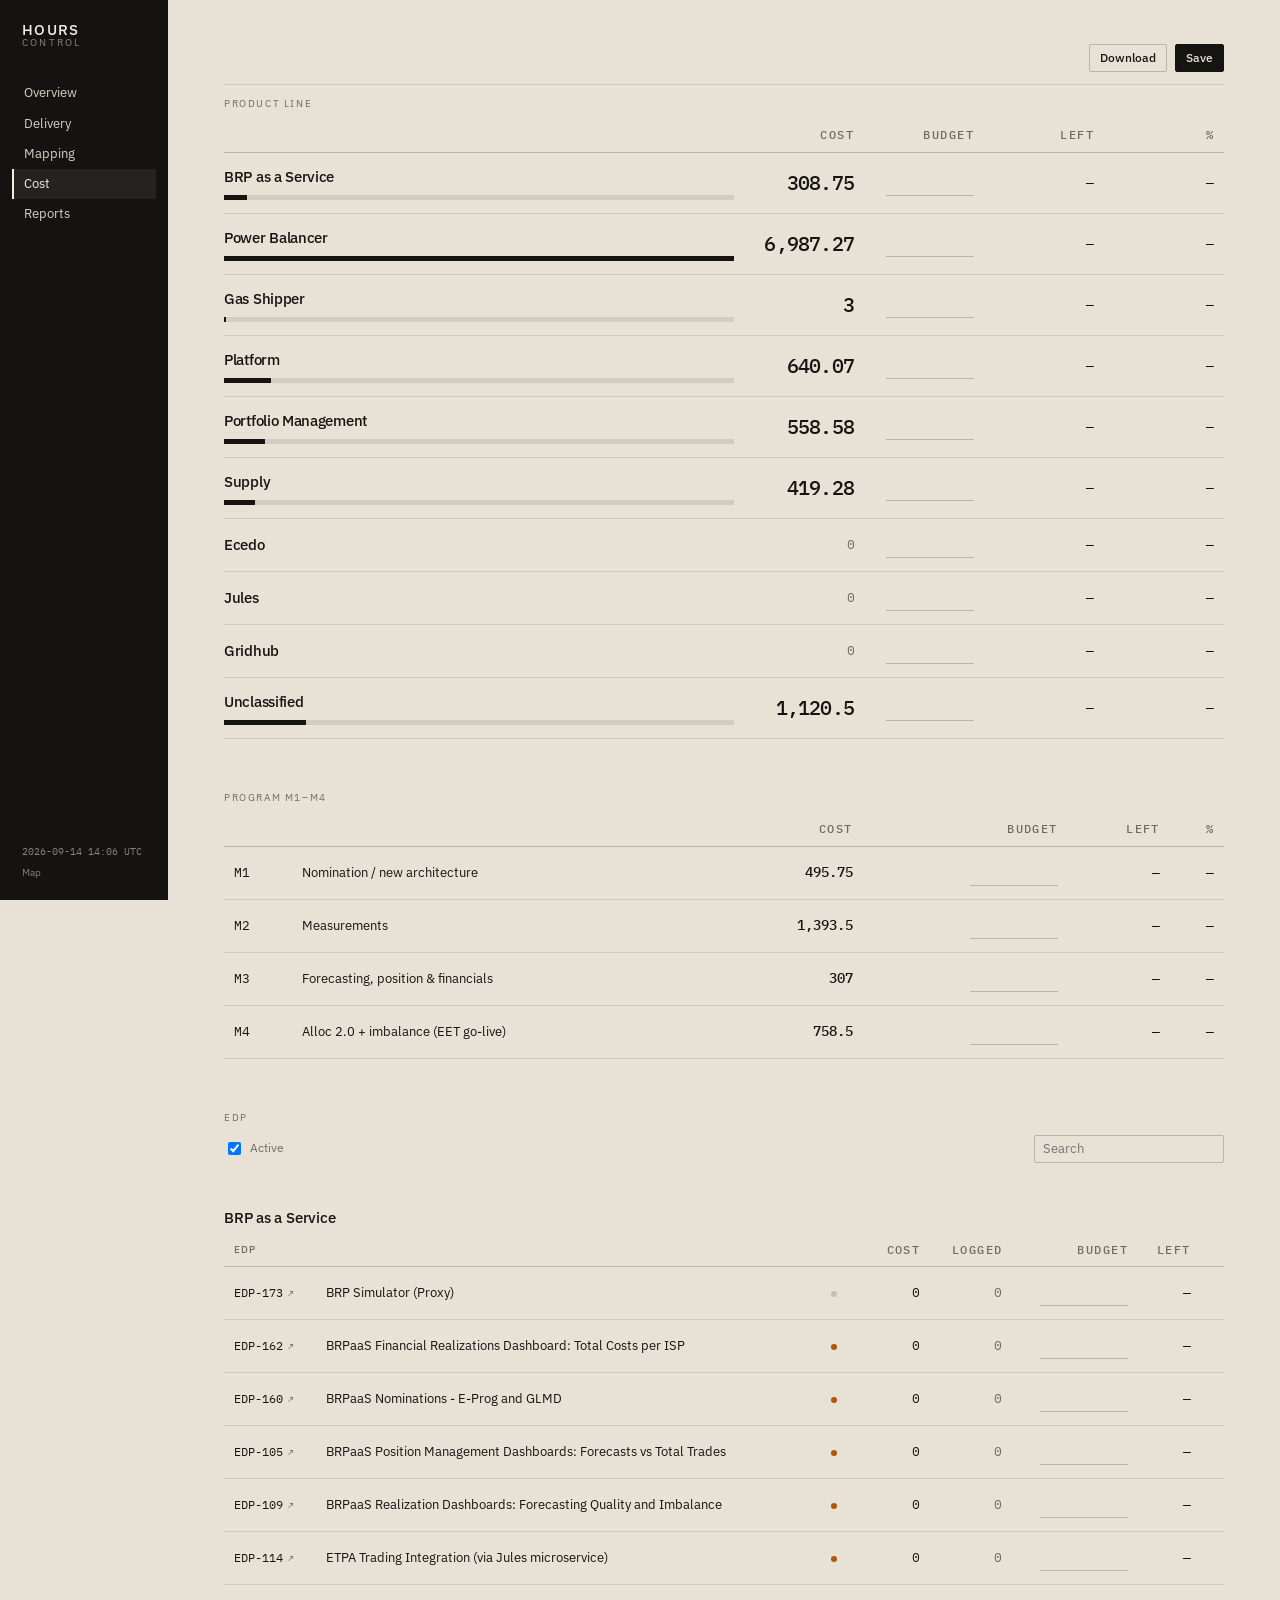
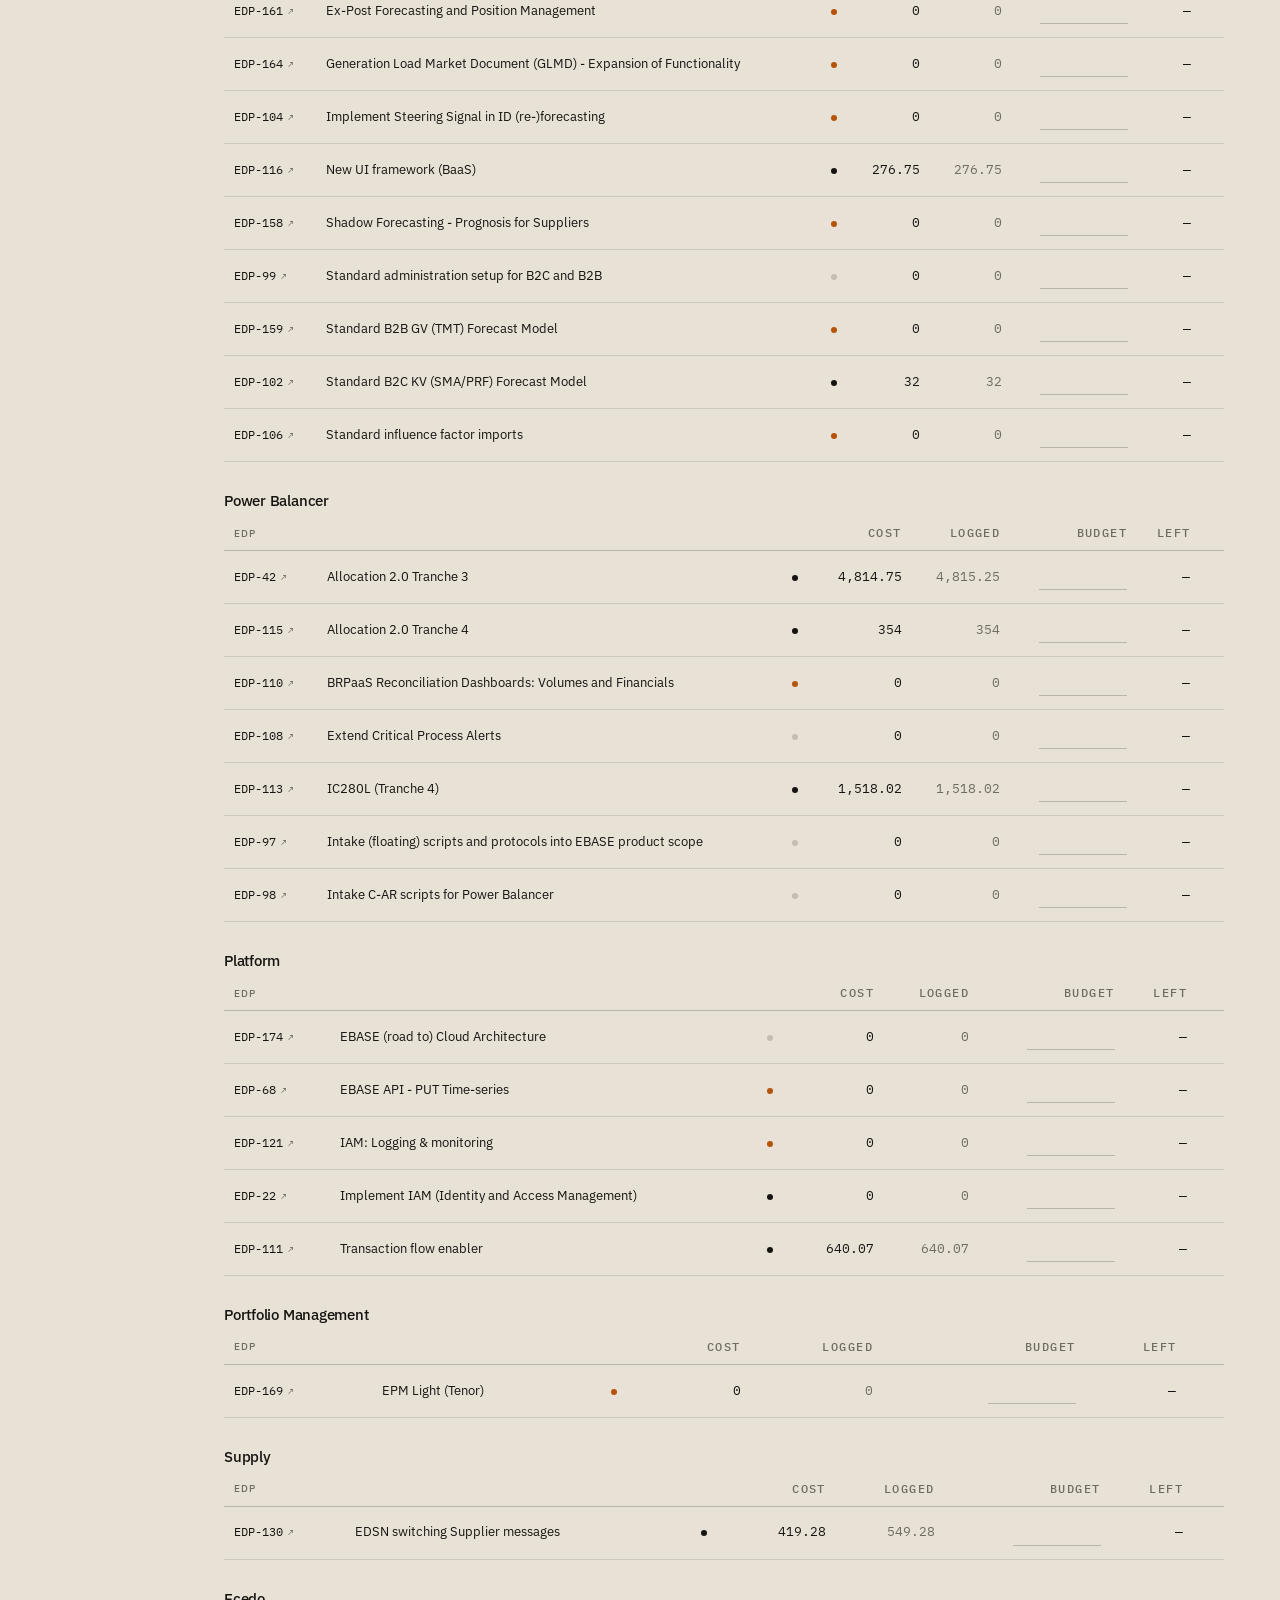
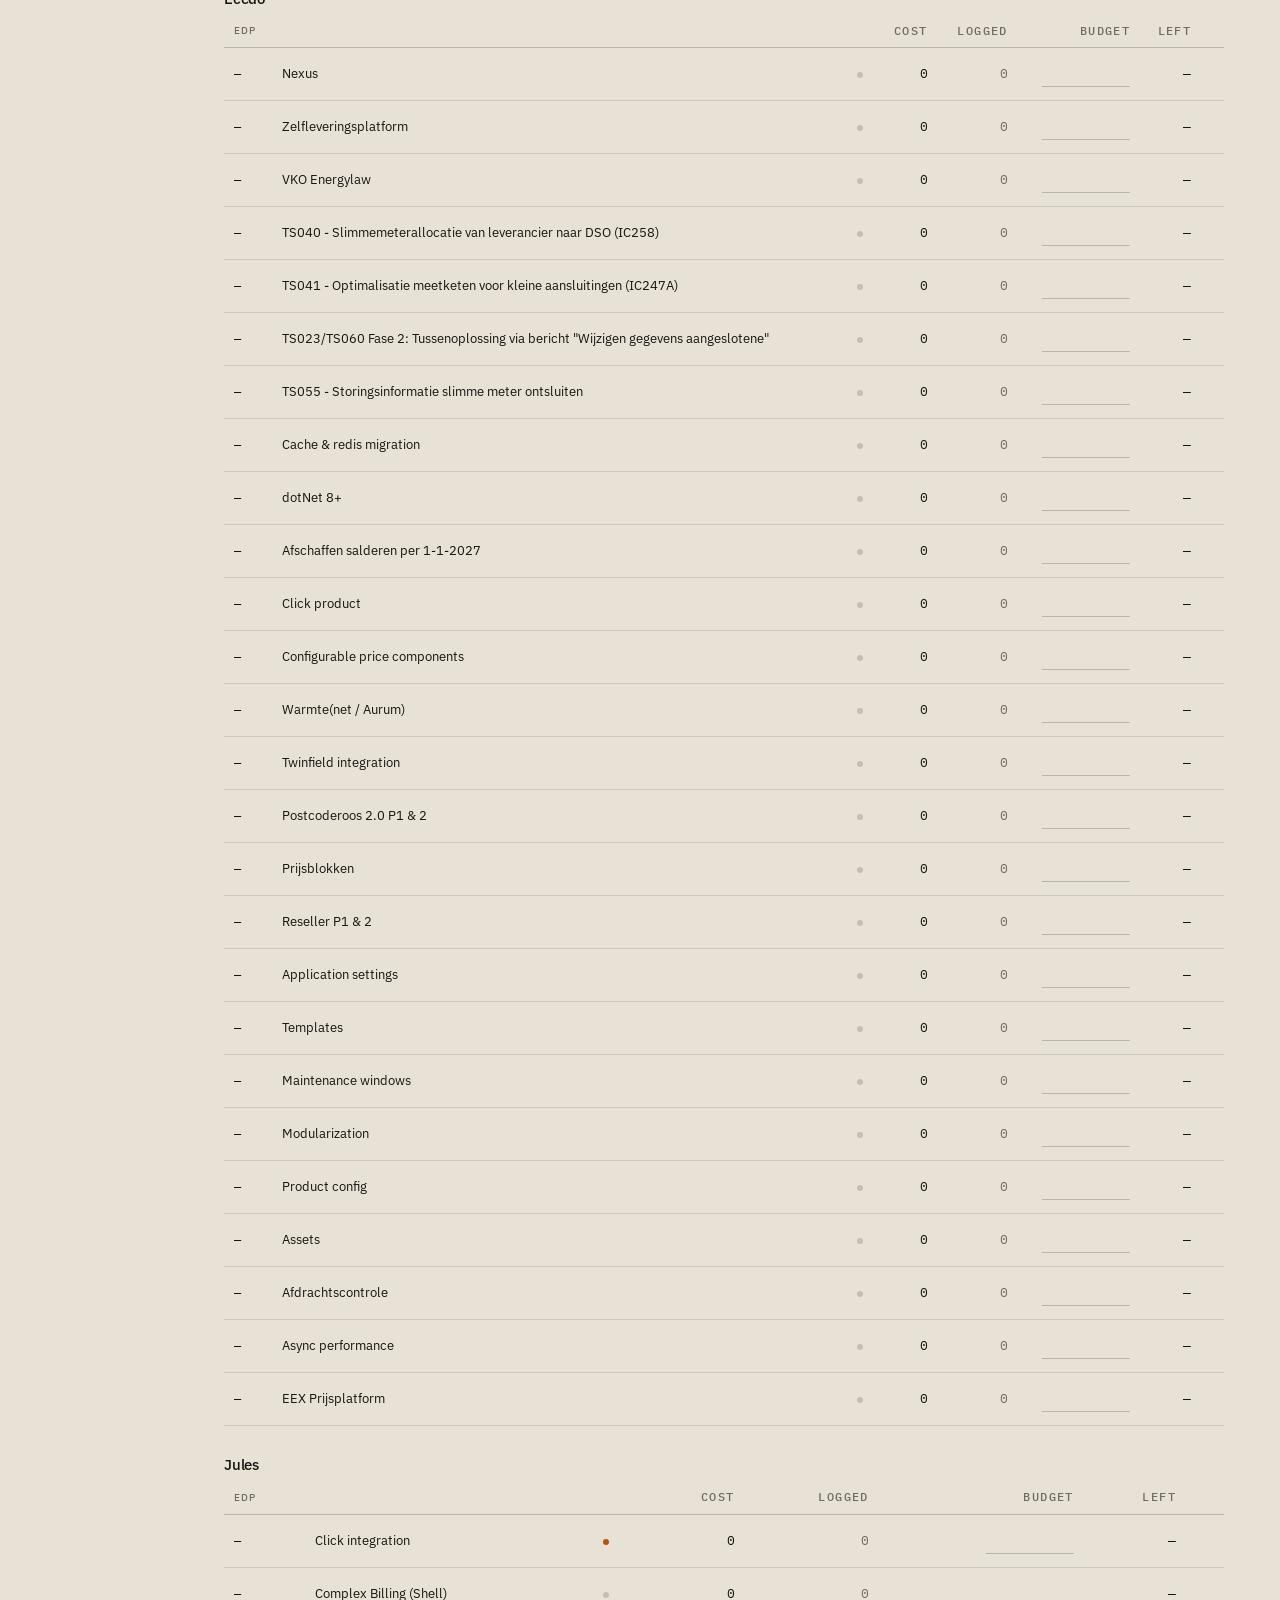
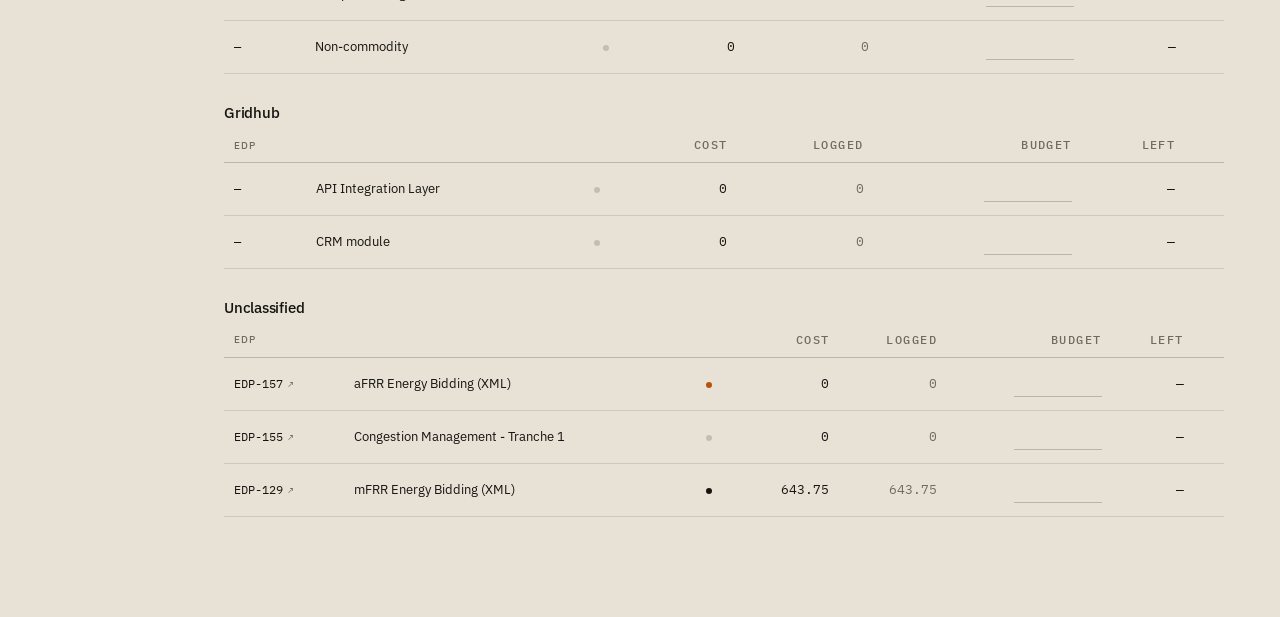
==== commit 9baea743: "feat: simplify Jira-linked delivery navigation Co-authored-by: Mihai Postolache <mihaip238@users.nor" ====
--- a/cost.html
+++ b/cost.html
@@ -20,7 +20,7 @@
     </header>
     <div class="panel-k">Product line</div>
     <div class="table-wrap" id="products"></div>
-    <div class="panel-k">M1–M4</div>
+    <div class="panel-k">Program M1–M4</div>
     <div class="table-wrap" id="milestones"></div>
     <div class="panel-k">EDP</div>
     <div class="toolbar">
--- a/assets/css/app.css
+++ b/assets/css/app.css
@@ -20,7 +20,7 @@
   --sans: "IBM Plex Sans", "Helvetica Neue", Arial, sans-serif;
   --mono: "IBM Plex Mono", ui-monospace, Menlo, Consolas, monospace;
   --rail-w: 168px;
-  --nav-w: 292px;
+  --nav-w: 348px;
 }
 
 *, *::before, *::after { box-sizing: border-box; }
@@ -129,8 +129,8 @@
 .page {
   flex: 1;
   min-width: 0;
-  padding: 28px 36px 72px;
-  max-width: 1280px;
+  padding: 44px 56px 96px;
+  max-width: 1440px;
 }
 
 .workspace {
@@ -143,12 +143,12 @@
 }
 
 .work-bar {
-  flex: 0 0 44px;
-  height: 44px;
+  flex: 0 0 56px;
+  height: 56px;
   display: flex;
   align-items: center;
   gap: 10px;
-  padding: 0 16px;
+  padding: 0 24px;
   border-bottom: 1px solid var(--line);
   background: var(--canvas);
 }
@@ -186,11 +186,40 @@
 }
 .line-switch {
   flex: 0 0 auto;
-  max-height: 228px;
-  overflow: auto;
+  overflow: visible;
   border-bottom: 1px solid var(--line-strong);
   background: var(--nav-fill);
-  padding: 4px 0;
+  padding: 10px 0 12px;
+}
+.nav-context {
+  flex: 0 0 auto;
+  border-bottom: 1px solid var(--line-strong);
+  background: var(--nav-fill);
+}
+.nav-back {
+  width: 100%;
+  height: auto;
+  min-height: 64px;
+  display: grid;
+  grid-template-columns: 18px minmax(0, 1fr);
+  gap: 10px;
+  align-items: start;
+  border: 0;
+  border-radius: 0;
+  padding: 14px 16px;
+  text-align: left;
+  font-size: 13px;
+  font-weight: 500;
+  line-height: 1.25;
+}
+.nav-back small {
+  display: block;
+  margin-bottom: 4px;
+  color: var(--muted);
+  font-size: 9px;
+  font-weight: 500;
+  letter-spacing: 0.14em;
+  text-transform: uppercase;
 }
 .nav-edps {
   flex: 1;
@@ -204,9 +233,9 @@
 .line-item {
   width: 100%;
   display: grid;
-  grid-template-columns: minmax(0, 1fr) 64px;
+  grid-template-columns: minmax(0, 1fr) 72px;
   gap: 2px 8px;
-  padding: 5px 12px 4px;
+  padding: 8px 16px 7px;
   height: auto;
   border: 0;
   border-radius: 0;
@@ -222,7 +251,7 @@
   grid-template-columns: minmax(0, 220px) 28px minmax(72px, 1fr) 120px;
   grid-template-rows: auto;
   gap: 0 16px;
-  padding: 13px 2px;
+  padding: 19px 2px;
   border-bottom: 1px solid var(--line);
   align-items: center;
 }
@@ -263,6 +292,7 @@
 .line-bar {
   grid-column: 1 / -1;
   height: 2px;
+  width: 100%;
   background: rgba(22, 20, 17, 0.10);
   display: block;
 }
@@ -276,6 +306,7 @@
   height: 5px;
   background: rgba(22, 20, 17, 0.08);
 }
+.line-item.is-dir .line-bar i { min-width: 2px; }
 .line-bar.is-empty {
   background: transparent;
 }
@@ -291,7 +322,7 @@
 .line-item.is-zero .line-n,
 .line-item.is-zero .line-h { color: var(--muted); }
 .line-item.is-dir.is-zero {
-  padding: 9px 2px;
+  padding: 13px 2px;
 }
 .line-item.is-dir.is-zero .line-name { font-weight: 400; }
 .line-item.is-dir.is-zero .line-h {
@@ -300,7 +331,7 @@
   letter-spacing: 0;
 }
 
-.line-dir { margin: 4px 0 8px; }
+.line-dir { margin: 8px 0 16px; }
 
 .pending-block { margin: 0; }
 .pending-line { margin: 0 0 16px; }
@@ -327,7 +358,7 @@
   display: flex;
   flex-wrap: wrap;
   gap: 6px 16px;
-  margin: 0 0 10px;
+  margin: 0 0 14px;
   font-size: 13px;
   font-weight: 500;
   letter-spacing: -0.015em;
@@ -339,6 +370,50 @@
 
 .nav-meta { display: none; }
 .nav-list { flex: 1; overflow: auto; }
+
+.nav-root {
+  width: 100%;
+  height: auto;
+  min-height: 76px;
+  display: grid;
+  grid-template-columns: minmax(0, 1fr) 68px;
+  grid-template-rows: auto 3px;
+  gap: 11px 14px;
+  align-items: end;
+  border: 0;
+  border-bottom: 1px solid var(--line);
+  border-radius: 0;
+  padding: 16px;
+  text-align: left;
+  font-weight: 400;
+}
+.nav-root-main {
+  min-width: 0;
+  display: flex;
+  align-items: baseline;
+  justify-content: space-between;
+  gap: 12px;
+}
+.nav-root-name {
+  min-width: 0;
+  font-size: 14px;
+  font-weight: 500;
+  line-height: 1.25;
+}
+.nav-root-count,
+.nav-root-cost {
+  color: var(--muted);
+  font-size: 11px;
+}
+.nav-root-cost { text-align: right; }
+.nav-root .line-bar { grid-column: 1 / -1; }
+.nav-root.is-zero {
+  min-height: 54px;
+  grid-template-rows: auto;
+}
+.nav-root.is-zero .line-bar { display: none; }
+.nav-root.is-zero .nav-root-name,
+.nav-root.is-zero .nav-root-cost { color: var(--muted); font-weight: 400; }
 
 .record {
   min-width: 0;
@@ -397,7 +472,7 @@
 .toolbar {
   display: flex;
   flex-wrap: wrap;
-  gap: 8px;
+  gap: 12px;
   align-items: center;
   margin: 0 0 16px;
 }
@@ -421,11 +496,11 @@
 /* —— KPIs —— */
 .kpis, .stats {
   display: grid;
-  grid-template-columns: minmax(160px, 1.7fr) repeat(5, minmax(64px, 1fr));
+  grid-template-columns: minmax(180px, 1.8fr) repeat(4, minmax(72px, 1fr));
   align-items: end;
-  gap: 0 28px;
-  margin: 0 0 28px;
-  padding: 0 0 22px;
+  gap: 0 44px;
+  margin: 0 0 42px;
+  padding: 0 0 32px;
   border: 0;
   border-bottom: 1px solid var(--line-strong);
 }
@@ -460,9 +535,9 @@
 .duo {
   display: grid;
   grid-template-columns: 1.3fr 0.7fr;
-  gap: 40px;
-  margin: 32px 0 0;
-  padding-top: 28px;
+  gap: 72px;
+  margin: 54px 0 0;
+  padding-top: 40px;
   border-top: 1px solid var(--line-strong);
 }
 
@@ -474,15 +549,30 @@
   margin: 0 0 10px;
 }
 .work-bar.in-page + .panel-k { margin-top: 12px; }
-.table-wrap + .panel-k { margin-top: 32px; }
-
-html[data-page="cost"] #products td:first-child { padding-left: 0; }
+.table-wrap + .panel-k { margin-top: 52px; }
+
+html[data-page="cost"] #products table {
+  table-layout: fixed;
+}
+html[data-page="cost"] #products td:first-child,
+html[data-page="cost"] #products th:first-child { padding-left: 0; width: 52%; }
 html[data-page="cost"] #products td.num:nth-child(2) {
   font-size: 20px;
   font-weight: 500;
   letter-spacing: -0.04em;
-}
-html[data-page="cost"] #products .line-bar { height: 5px; }
+  width: 16%;
+}
+html[data-page="cost"] #products .line-bar {
+  height: 5px;
+  width: 100%;
+  margin-top: 8px;
+}
+html[data-page="cost"] #products .line-bar i { min-width: 2px; }
+html[data-page="cost"] #products tr.is-zero td.num:nth-child(2) {
+  font-size: 13px;
+  font-weight: 400;
+  color: var(--muted);
+}
 html[data-page="cost"] #milestones td.num:nth-child(3) {
   font-size: 14px;
   font-weight: 500;
@@ -508,7 +598,7 @@
 }
 table.data td, table.grid td {
   border-bottom: 1px solid var(--line);
-  padding: 9px 10px;
+  padding: 13px 10px;
   vertical-align: middle;
 }
 table.data tr:last-child td, table.grid tr:last-child td { border-bottom: 1px solid var(--line); }
@@ -584,16 +674,17 @@
 .nav-edp {
   width: 100%;
   display: grid;
-  grid-template-columns: 72px minmax(0, 1fr) 52px 8px;
-  gap: 8px;
-  align-items: center;
+  grid-template-columns: 78px minmax(0, 1fr) 58px 8px;
+  gap: 10px;
+  align-items: start;
   text-align: left;
   border: 0;
   border-radius: 0;
   height: auto;
-  padding: 6px 12px;
+  padding: 12px 16px;
   background: transparent;
   font-weight: 400;
+  cursor: pointer;
 }
 .nav-edp:hover { background: var(--hover); }
 .nav-edp.is-on {
@@ -609,16 +700,15 @@
 }
 .nav-edp-t {
   min-width: 0;
-  overflow: hidden;
-  text-overflow: ellipsis;
-  white-space: nowrap;
   font-size: 12px;
+  line-height: 1.35;
 }
 .nav-edp-h {
   text-align: right;
   font-size: 11px;
   color: var(--muted);
   font-variant-numeric: tabular-nums;
+  padding-top: 1px;
 }
 .nav-edp-st, .pip {
   width: 6px;
@@ -665,7 +755,7 @@
 
 /* —— record —— */
 .record-head {
-  padding: 20px 28px 0;
+  padding: 36px 44px 0;
   background: var(--canvas);
 }
 .record-id {
@@ -673,34 +763,34 @@
   flex-wrap: wrap;
   align-items: center;
   gap: 8px;
-  margin: 0 0 6px;
+  margin: 0 0 10px;
 }
 .record-head h1 {
-  font-size: 22px;
+  font-size: 28px;
   font-weight: 500;
   letter-spacing: -0.03em;
   line-height: 1.18;
-  margin: 0 0 14px;
-  max-width: 40rem;
+  margin: 0 0 24px;
+  max-width: 48rem;
 }
 
 .metrics {
   display: grid;
-  grid-template-columns: 1.45fr 1fr 0.72fr 0.72fr;
+  grid-template-columns: 1.45fr 1fr;
   border-top: 1px solid var(--line-strong);
   border-bottom: 1px solid var(--line-strong);
-  margin: 0 -28px;
+  margin: 0 -44px;
   background: var(--canvas);
-  position: sticky;
-  top: 0;
-  z-index: 3;
-}
-.metrics-3 { grid-template-columns: 1.45fr 1fr 1fr; }
+}
+.metrics-1 { grid-template-columns: minmax(180px, 0.45fr) 1fr; }
+.metrics-2 { grid-template-columns: minmax(180px, 0.75fr) minmax(140px, 0.55fr) 1fr; }
 .metric {
-  padding: 12px 28px 11px;
+  padding: 18px 44px 17px;
   border-right: 1px solid var(--line);
 }
 .metric:last-child { border-right: 0; }
+.metrics-1 .metric:last-child,
+.metrics-2 .metric:last-child { border-right: 1px solid var(--line); }
 .metric b {
   display: block;
   font-family: var(--mono);
@@ -771,6 +861,12 @@
   font-variant-numeric: tabular-nums;
 }
 a.key:hover { text-decoration: underline; }
+a.key::after,
+a.nav-edp-k::after {
+  content: " ↗";
+  color: var(--muted);
+  font-size: 9px;
+}
 
 .pill {
   font-size: 11px;
@@ -801,20 +897,17 @@
 
 .unit-cols, .unit-h, .line {
   display: grid;
-  grid-template-columns: 40px 92px minmax(0, 1fr) minmax(72px, 140px) 44px 68px 68px;
-  gap: 8px;
+  grid-template-columns: 40px 96px minmax(0, 1fr) 72px 72px minmax(0, 148px);
+  gap: 12px;
   align-items: center;
 }
-html[data-page="mapping"] .unit-cols,
-html[data-page="mapping"] .unit-h,
-html[data-page="mapping"] .line {
-  grid-template-columns: 40px 88px minmax(0, 1fr) minmax(64px, 120px) 40px 60px 60px minmax(0, 148px);
+html[data-page="delivery"] .unit-cols,
+html[data-page="delivery"] .unit-h,
+html[data-page="delivery"] .line {
+  grid-template-columns: 40px 96px minmax(0, 1fr) 72px 72px;
 }
 .unit-cols {
-  position: sticky;
-  top: 0;
-  z-index: 4;
-  padding: 8px 28px 6px;
+  padding: 13px 44px 9px;
   font-size: 10px;
   letter-spacing: 0.12em;
   text-transform: uppercase;
@@ -823,9 +916,8 @@
   background: var(--canvas);
   border-bottom: 1px solid var(--line);
 }
+.unit-cols span:nth-child(4),
 .unit-cols span:nth-child(5),
-.unit-cols span:nth-child(6),
-.unit-cols span:nth-child(7),
 .hrs, .qty { text-align: right; font-family: var(--mono); font-variant-numeric: tabular-nums; }
 html[data-page="delivery"] .unit-cols span:last-child,
 html[data-page="delivery"] .unit-act { display: none; }
@@ -836,6 +928,16 @@
   align-items: center;
   min-width: 0;
 }
+.line-main { min-width: 0; display: block; }
+.row-meta {
+  display: block;
+  margin-top: 4px;
+  color: var(--muted);
+  font-family: var(--mono);
+  font-size: 9px;
+  line-height: 1.35;
+}
+.row-meta.warn { color: var(--signal); }
 .qty { font-size: 11px; color: var(--muted); }
 .hrs { font-size: 12px; }
 .hrs-cost { font-weight: 500; color: var(--ink); }
@@ -844,20 +946,22 @@
 
 .unit { border-bottom: 1px solid var(--line); }
 .unit-h, .line {
-  padding: 7px 28px;
+  padding: 14px 44px;
   cursor: pointer;
 }
 .unit-h:hover, .line:hover { background: var(--hover); }
 .line { cursor: default; }
 .line-title {
-  min-width: 0;
-  overflow: hidden;
-  text-overflow: ellipsis;
-  white-space: nowrap;
+  display: block;
+  min-width: 0;
+  white-space: normal;
+  line-height: 1.3;
 }
 .unit-epp > .unit-h .line-title { font-weight: 500; }
-.unit-feat .line-title { padding-left: 12px; font-weight: 400; }
-.line-story .line-title { padding-left: 24px; color: var(--muted); }
+.unit-feat .line-title { padding-left: 18px; font-weight: 400; }
+.unit-feat .row-meta { padding-left: 18px; }
+.line-story .line-title { padding-left: 36px; color: var(--muted); }
+.line-story .row-meta { padding-left: 36px; }
 
 .unit-epp.is-pending { box-shadow: inset 3px 0 0 var(--signal); background: rgba(180, 83, 9, 0.035); }
 .unit-epp.is-rejected .line-title { text-decoration: line-through; color: var(--muted); }
@@ -872,7 +976,7 @@
   height: 100%;
   background: var(--ink);
 }
-.unit-epp.is-pending .hbare i { background: var(--signal); }
+.unit-epp.is-pending > .hbare i { background: var(--signal); }
 
 .unit-act {
   display: flex;
@@ -889,7 +993,7 @@
   border-bottom: 1px solid var(--line);
   background: var(--canvas);
 }
-.add-row input {
+.add-row input[type="text"] {
   width: 128px;
   border: 0;
   border-bottom: 1px solid var(--line-strong);
@@ -898,6 +1002,7 @@
   letter-spacing: 0.04em;
   height: 26px;
   padding: 0 2px 2px;
+  background: transparent;
 }
 .add-row input:focus { border-bottom-color: var(--ink); outline: 0; }
 
@@ -919,6 +1024,7 @@
   margin: 0 0 12px;
 }
 .chart .axis { font-size: 11px; fill: var(--muted); font-family: var(--sans); }
+.chart .axis-link { fill: var(--ink); text-decoration: underline; text-underline-offset: 2px; }
 .chart .tick { stroke: var(--line); }
 .chart-legend {
   margin: 10px 0 0;
@@ -930,16 +1036,16 @@
 .report-hero {
   display: grid;
   grid-template-columns: 1.15fr 0.85fr;
-  gap: 36px 40px;
+  gap: 52px 72px;
   align-items: start;
-  margin: 0 0 36px;
-  padding: 0 0 32px;
+  margin: 0 0 52px;
+  padding: 0 0 44px;
   border-bottom: 1px solid var(--line-strong);
 }
 .report-rest {
   display: grid;
   grid-template-columns: 1fr 1fr;
-  gap: 32px 40px;
+  gap: 52px 72px;
   align-items: start;
 }
 
@@ -960,8 +1066,9 @@
   .wordmark { flex-direction: row; gap: 8px; padding: 0 8px 0 0; align-items: baseline; }
   .nav { flex-direction: row; flex-wrap: wrap; }
   .rail-foot { display: none; }
+  .page { padding: 32px 24px 72px; }
   .work-split { grid-template-columns: 1fr; }
-  .navigator { max-height: 36vh; border-right: 0; border-bottom: 1px solid var(--line); }
+  .navigator { max-height: 46vh; border-right: 0; border-bottom: 1px solid var(--line); }
   .kpis, .stats { grid-template-columns: repeat(3, 1fr); gap: 16px 20px; }
   .kpi.is-lead { grid-column: 1 / -1; }
   .duo, .report-hero, .report-rest { grid-template-columns: 1fr; }
@@ -969,14 +1076,21 @@
     grid-template-columns: minmax(0, 1fr) 28px 72px;
   }
   .line-item.is-dir .line-bar { display: none; }
-  .metrics { grid-template-columns: repeat(2, 1fr); }
-  .metrics-3 { grid-template-columns: repeat(3, 1fr); }
+  .record-head { padding: 28px 20px 0; }
+  .record-head h1 { font-size: 24px; }
+  .metrics,
+  .metrics-1,
+  .metrics-2 { grid-template-columns: repeat(2, minmax(0, 1fr)); margin: 0 -20px; }
+  .metric { padding: 16px 20px; }
   .unit-cols { display: none; }
   .unit-h, .line,
   html[data-page="mapping"] .unit-h,
   html[data-page="mapping"] .line {
-    grid-template-columns: 40px 88px minmax(0, 1fr) 56px;
+    grid-template-columns: 34px 76px minmax(0, 1fr) 52px 52px;
+    gap: 7px;
+    padding: 12px 20px;
   }
-  .unit-h .pill, .unit-h .meth, .unit-h .qty, .line .pill, .line .qty { display: none; }
+  .row-meta { display: none; }
+  html[data-page="mapping"] .unit-act { grid-column: 3 / -1; justify-content: flex-start; }
   html[data-page="delivery"] .unit-act { display: none; }
 }
